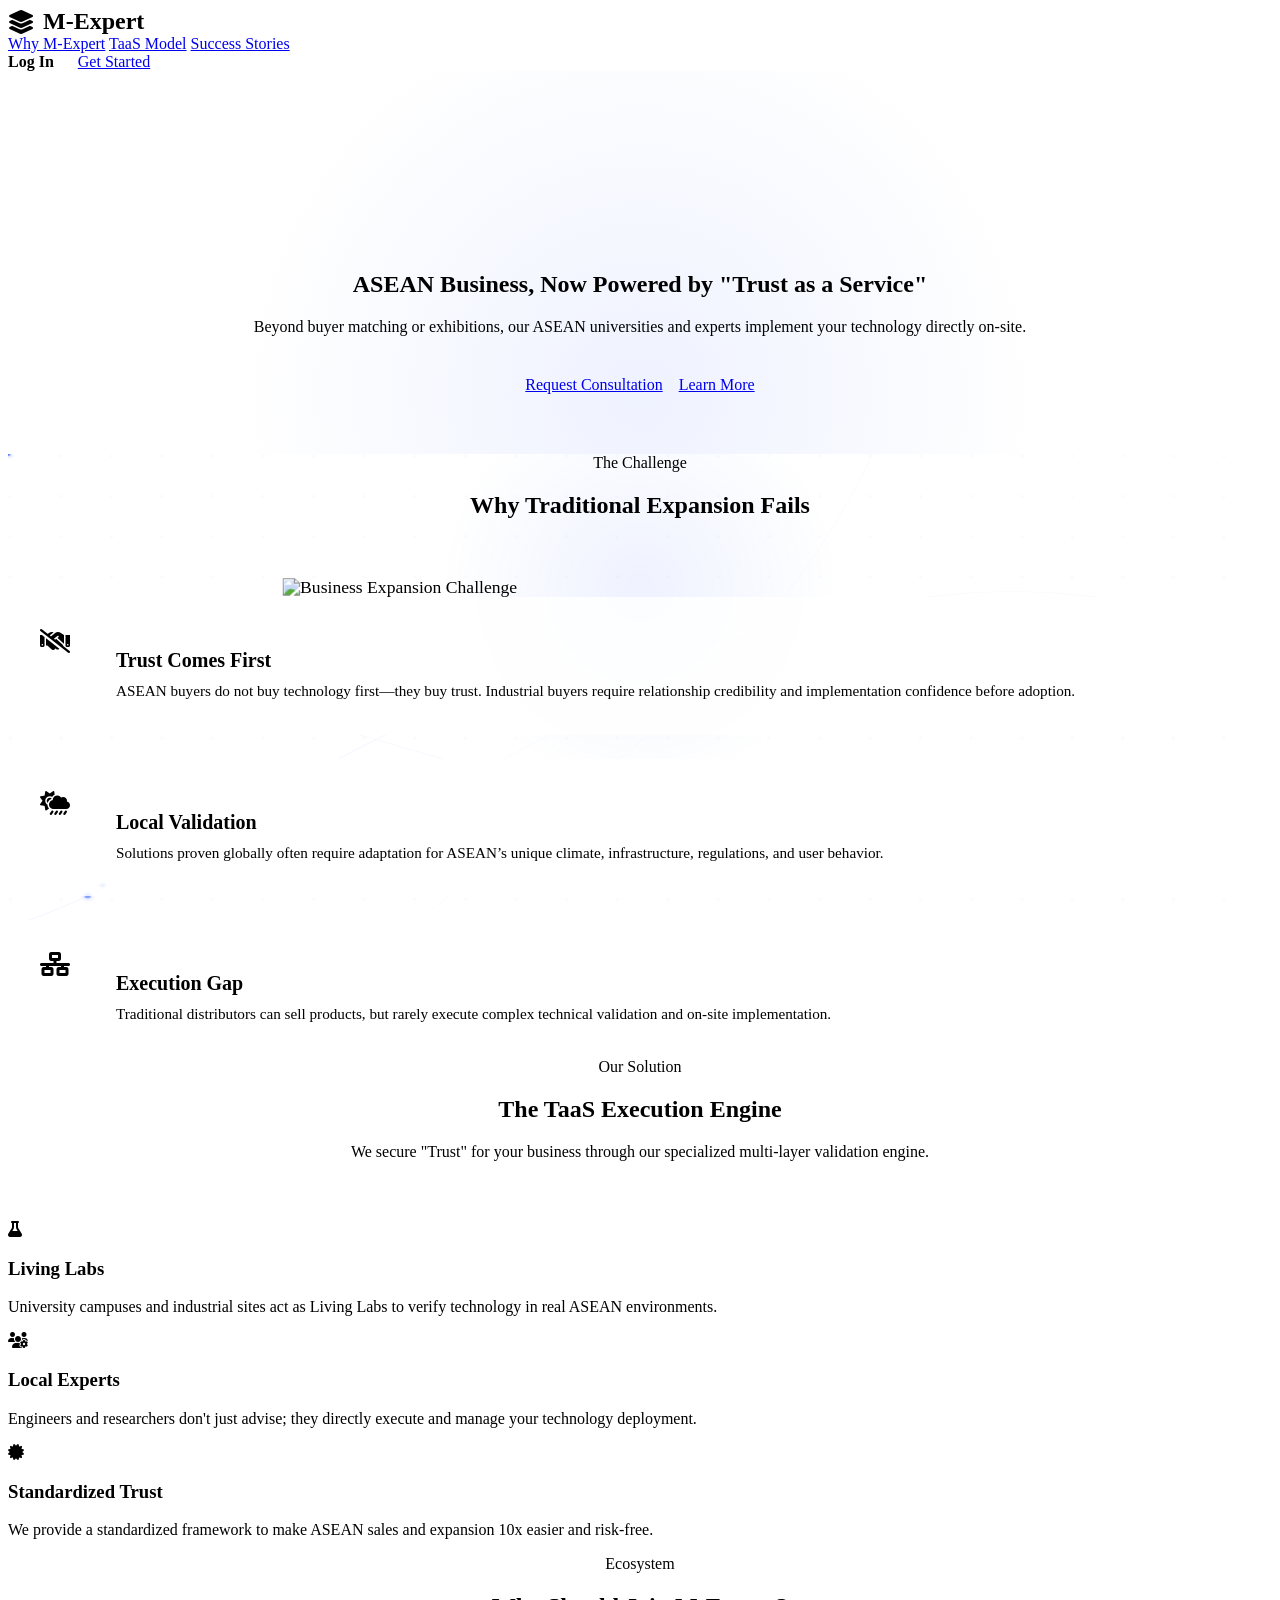
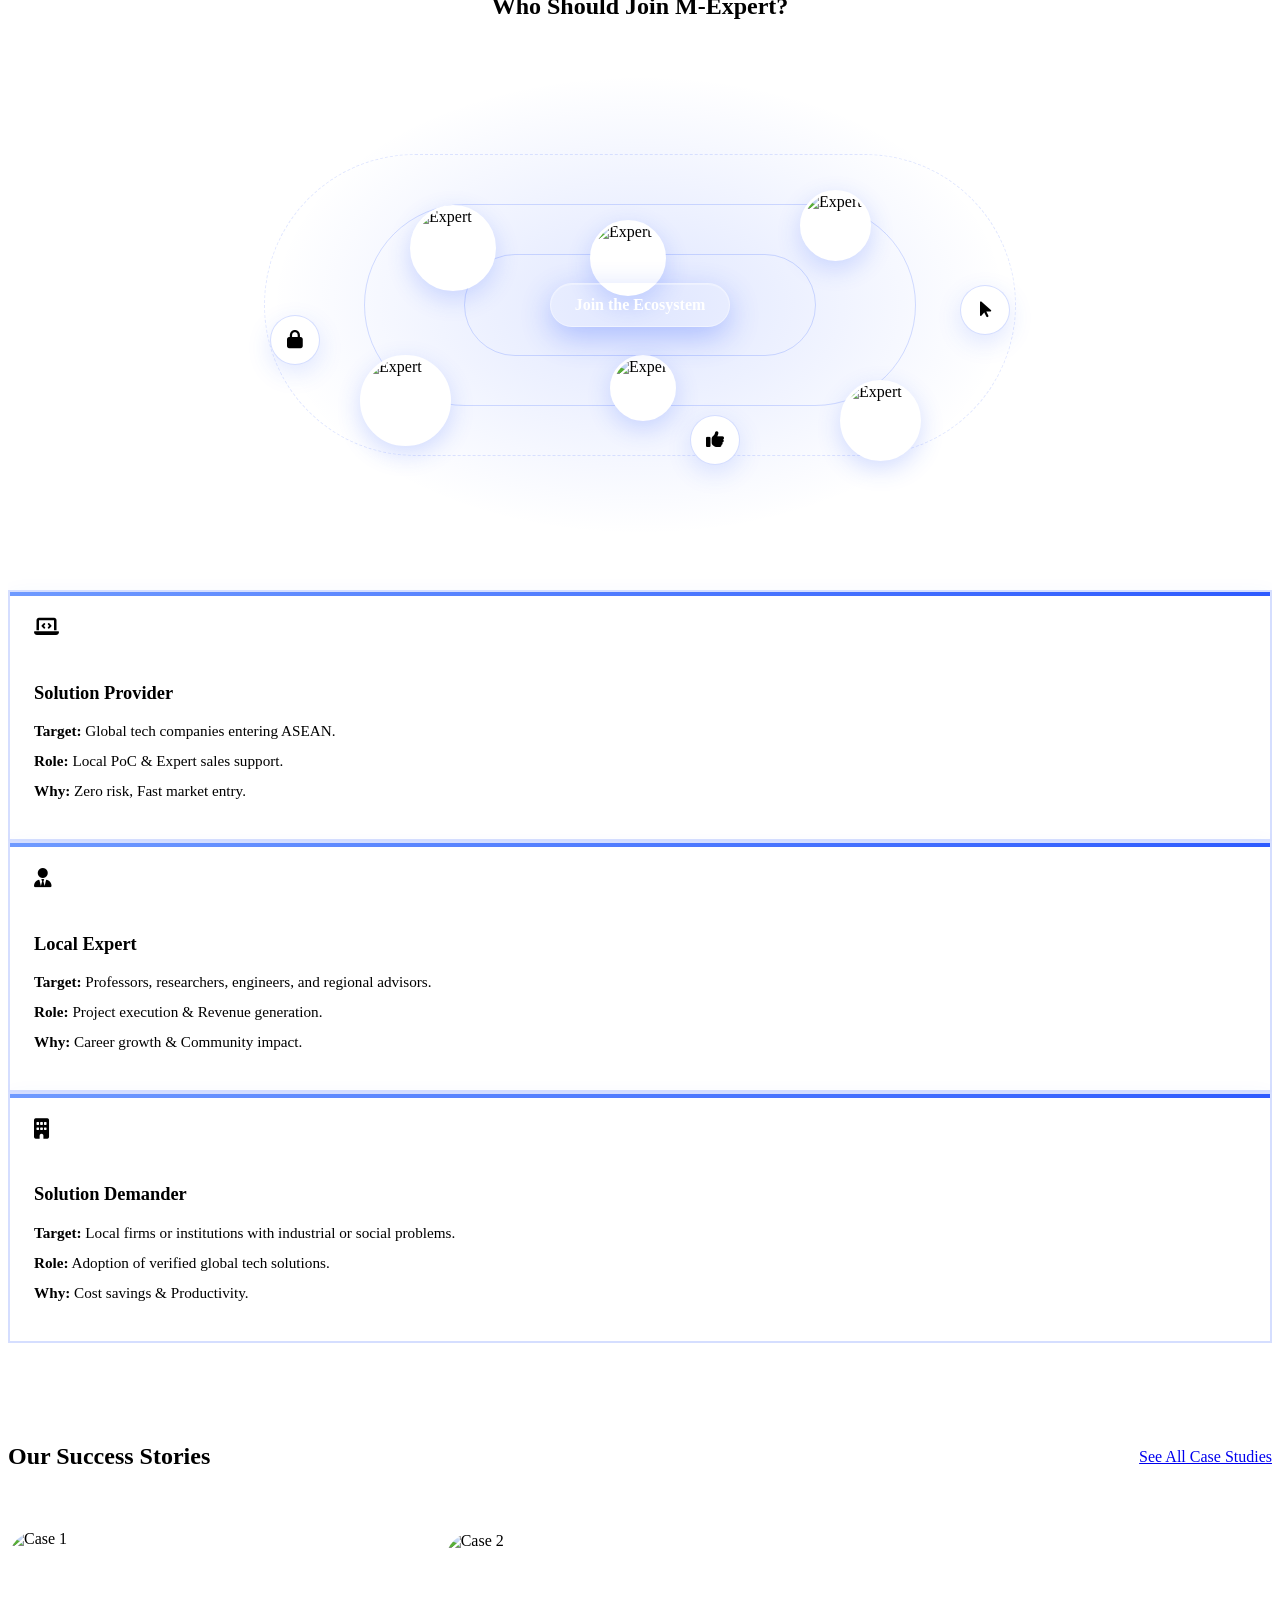
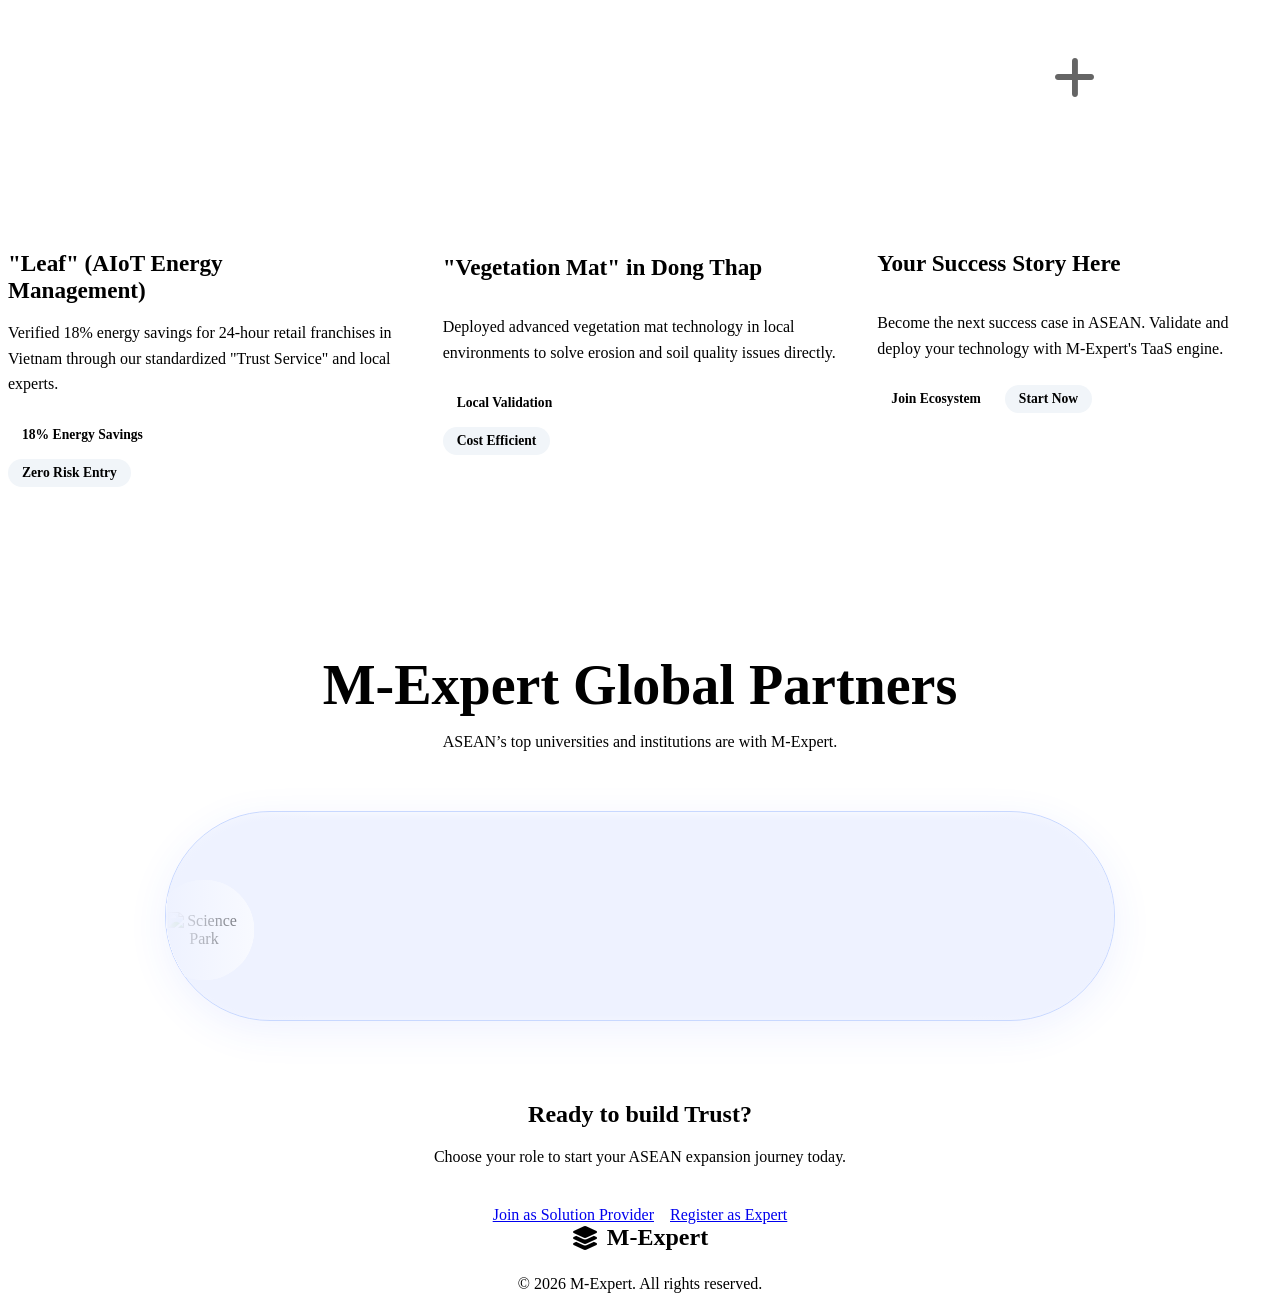
==== index.html @ 95331f01 "Rename index 1.html to index.html" ====
<!DOCTYPE html>
<html lang="en">
<head>
    <meta charset="UTF-8">
    <meta name="viewport" content="width=device-width, initial-scale=1.0">
    <title>M-Expert | ASEAN Business</title>
    <link rel="preconnect" href="https://fonts.googleapis.com">
    <link rel="preconnect" href="https://fonts.gstatic.com" crossorigin>
    <link href="https://fonts.googleapis.com/css2?family=Inter:wght@400;500;600;700;800;900&display=swap" rel="stylesheet">
    <link rel="stylesheet" href="https://cdnjs.cloudflare.com/ajax/libs/font-awesome/6.4.0/css/all.min.css">
    <link rel="stylesheet" href="rolai-framework.css">
    <style>
        /* Specific adjustments not in the general framework */
        .logo { font-size: 1.5rem; font-weight: 800; color: var(--rolai-text-headline); display: flex; align-items: center; gap: 8px; }
        .logo i { color: var(--rolai-blue-primary); }
        .hero-section { padding: 180px 0 60px; text-align: center; position: relative; overflow: hidden; }
        .hero-bg-accent { position: absolute; top: -20%; left: 50%; transform: translateX(-50%); width: 800px; height: 800px; background: radial-gradient(circle, rgba(46,91,255,0.08) 0%, rgba(248,248,248,0) 70%); z-index: -1; }
        .text-primary { color: var(--rolai-blue-primary); }
        .section-header { text-align: center; margin-bottom: 60px; }
        .hero-cta-group { display: flex; gap: 16px; justify-content: center; }

        /* Marquee Pill Design */
        .social-proof { padding: 80px 0; text-align: center; }
        
        .logo-marquee-pill {
            background: #eef2ff;
            border-radius: 1000px;
            box-shadow: inset 0 2px 10px rgba(255,255,255,0.7), 0 10px 40px rgba(46, 91, 255, 0.08);
            border: 1px solid #c8d8ff;
            padding: 24px;
            overflow: hidden;
            position: relative;
            max-width: 900px;
            height: 160px;
            margin: 0 auto;
            display: flex;
            align-items: center;
        }
        
        .logo-marquee-pill::before,
        .logo-marquee-pill::after {
            content: '';
            position: absolute;
            top: 0;
            width: 150px;
            height: 100%;
            z-index: 6; /* above bubbles but below center ring if needed */
            pointer-events: none;
        }
        .logo-marquee-pill::before { left: 0; background: linear-gradient(to right, #eef2ff, transparent); }
        .logo-marquee-pill::after { right: 0; background: linear-gradient(to left, #eef2ff, transparent); }
        
        .pill-dash-top, .pill-dash-bottom {
            position: absolute;
            left: 50%;
            transform: translateX(-50%);
            width: 24px;
            height: 4px;
            background-color: var(--rolai-blue-primary);
            border-radius: 4px;
            z-index: 10;
        }
        .pill-dash-top { top: 0; border-top-left-radius: 0; border-top-right-radius: 0; }
        .pill-dash-bottom { bottom: 0; border-bottom-left-radius: 0; border-bottom-right-radius: 0; }
        
        .marquee-track {
            position: relative;
            width: 100%;
            height: 100%;
            display: flex;
            align-items: center;
        }
        
        .logo-bubble {
            position: absolute;
            top: 50%;
            margin-top: -36px;
            margin-left: -36px;
            width: 72px;
            height: 72px;
            border-radius: 50%;
            background: #ffffff;
            box-shadow: var(--rolai-shadow-soft);
            display: flex;
            align-items: center;
            justify-content: center;
            padding: 14px;
            z-index: 5;
            animation: slideRightScale 15s linear infinite;
        }
        .logo-bubble img { max-width: 100%; max-height: 100%; object-fit: contain; }
        
        @keyframes slideRightScale {
            0% { left: -10%; transform: scale(0.8); opacity: 0; }
            10% { left: 2%; transform: scale(0.8); opacity: 1; }
            40% { left: 38%; transform: scale(0.8); }
            45% { left: 44%; transform: scale(1.1); }
            50% { left: 50%; transform: scale(1.55); box-shadow: 0 4px 20px rgba(46,91,255,0.3); }
            55% { left: 56%; transform: scale(1.1); }
            60% { left: 62%; transform: scale(0.8); box-shadow: var(--rolai-shadow-soft); }
            90% { left: 98%; transform: scale(0.8); opacity: 1; }
            100% { left: 110%; transform: scale(0.8); opacity: 0; }
        }

        .item-1 { animation-delay: 0s; }
        .item-2 { animation-delay: -3.75s; }
        .item-3 { animation-delay: -7.5s; }
        .item-4 { animation-delay: -11.25s; }
        
        /* Central Crescent Ring */
        .logo-center-ring {
            position: absolute;
            top: 50%;
            left: 50%;
            transform: translate(-50%, -50%);
            width: 112px; /* Same size as scaled bubble */
            height: 112px;
            border-radius: 50%;
            background: transparent;
            /* Inset shadow draws the crescent ON TOP of the white bubble, outer shadow is glow */
            box-shadow: inset 18px 0 0px 0px var(--rolai-blue-primary), -10px 0 24px 6px rgba(46, 91, 255, 0.4);
            z-index: 10;
            pointer-events: none;
        }
    </style>
</head>
<body>

    <!-- Navigation (Minimalist) -->
    <nav class="rolai-navbar">
        <div class="rolai-container rolai-nav-inner">
            <div class="logo">
                <i class="fa-solid fa-layer-group"></i>
                <span>M-Expert</span>
            </div>
            <div class="rolai-nav-links">
                <a href="#why">Why M-Expert</a>
                <a href="#taas">TaaS Model</a>
                <a href="#success">Success Stories</a>
            </div>
            <div style="display: flex; gap: 24px; align-items: center;">
                <a href="#login" style="color: var(--rolai-text-headline); font-weight: 600; text-decoration: none;">Log In</a>
                <a href="#cta" class="rolai-btn rolai-btn-primary">Get Started</a>
            </div>
        </div>
    </nav>

    <!-- ATTENTION: Hero Flow & Above the Fold -->
    <section class="hero-section">
        <div class="hero-bg-accent"></div>
        <div class="rolai-container">
            <h1 class="rolai-h1">ASEAN Business, Now Powered by <span class="text-primary">"Trust as a Service"</span></h1>
            <p class="rolai-text-lead" style="margin-bottom: 40px;">
                Beyond buyer matching or exhibitions, our ASEAN universities and experts implement your technology directly on-site.
            </p>
            
            <div class="hero-cta-group">
                <a href="#cta" class="rolai-btn rolai-btn-primary">Request Consultation</a>
                <a href="#why" class="rolai-btn rolai-btn-secondary">Learn More</a>
            </div>
        </div>
        

    </section>

    <!-- INTEREST: Why M-Expert -->
    <style>
        .why-bg-lines {
            position: absolute;
            top: 0; left: 0; width: 100%; height: 100%;
            pointer-events: none;
            z-index: 0;
            overflow: hidden;
        }
        .why-bg-lines svg {
            width: 100%; height: 100%;
            opacity: 0.8;
        }
    </style>
    <section id="why" class="rolai-section" style="position: relative; overflow: hidden; background-color: #ffffff;">
        <div class="why-bg-lines">
            <svg viewBox="0 0 1000 600" preserveAspectRatio="none" xmlns="http://www.w3.org/2000/svg">
                <!-- Extremely faint micro-dot grid for depth -->
                <defs>
                    <pattern id="dotGrid" width="40" height="40" patternUnits="userSpaceOnUse">
                        <circle cx="2" cy="2" r="1.5" fill="rgba(46,91,255,0.03)" />
                    </pattern>
                    <!-- Soft glow for nodes -->
                    <filter id="glow" x="-20%" y="-20%" width="140%" height="140%">
                        <feGaussianBlur stdDeviation="2" result="blur" />
                        <feComposite in="SourceGraphic" in2="blur" operator="over" />
                    </filter>
                </defs>
                <rect width="100%" height="100%" fill="url(#dotGrid)" />

                <!-- Abstract graceful bezier curves (Fiber optics / Neural path) -->
                <g fill="none" stroke="rgba(46,91,255,0.05)" stroke-width="1">
                    <path id="path1" d="M-100,500 C 200,450 300,100 800,200 S 1100,400 1200,300" />
                    <path id="path2" d="M-50,400 C 300,550 500,50 900,150 S 1100,200 1200,100" stroke-width="0.5" />
                    <path id="path3" d="M-100,200 C 150,150 450,450 850,350 S 1050,500 1200,450" />
                    <path id="path4" d="M200,650 C 300,400 600,300 700,-50" stroke-width="0.5" />
                </g>

                <!-- Moving data particles on paths -->
                <g fill="rgba(46,91,255,0.6)" filter="url(#glow)">
                    <circle r="2.5">
                        <animateMotion dur="15s" repeatCount="indefinite">
                            <mpath href="#path1"/>
                        </animateMotion>
                    </circle>
                    <circle r="1.5">
                        <animateMotion dur="12s" begin="4s" repeatCount="indefinite">
                            <mpath href="#path1"/>
                        </animateMotion>
                    </circle>
                    
                    <circle r="2">
                        <animateMotion dur="20s" repeatCount="indefinite">
                            <mpath href="#path2"/>
                        </animateMotion>
                    </circle>
                    <circle r="1.5">
                        <animateMotion dur="18s" begin="8s" repeatCount="indefinite">
                            <mpath href="#path3"/>
                        </animateMotion>
                    </circle>

                    <circle r="2">
                        <animateMotion dur="14s" begin="2s" repeatCount="indefinite">
                            <mpath href="#path4"/>
                        </animateMotion>
                    </circle>
                </g>
            </svg>
        </div>
        <div class="rolai-container" style="position: relative; z-index: 1;">
            <div class="section-header">
                <span class="rolai-eyebrow">The Challenge</span>
                <h2 class="rolai-h2">Why Traditional Expansion <span class="text-primary">Fails</span></h2>
            </div>
            
            <div class="rolai-grid-2" style="align-items: center;">
                <div class="why-image-wrapper" style="display: flex; justify-content: center; align-items: center; position: relative;">
                    <!-- Abstract glowing blob behind image -->
                    <div style="position: absolute; width: 400px; height: 400px; background: radial-gradient(circle, rgba(46,91,255,0.08) 0%, rgba(255,255,255,0) 70%); top: 50%; left: 50%; transform: translate(-50%, -50%); z-index: -1;"></div>
                    
                    <img src="Media/Business man.png" alt="Business Expansion Challenge" style="width: 100%; max-width: 650px; height: auto; object-fit: contain; mix-blend-mode: multiply; transform: scale(1.1);">
                </div>
                
                <div style="display: flex; flex-direction: column; gap: 24px;">
                    <div class="rolai-card rolai-glass-card" style="padding: 32px; display: flex; align-items: flex-start; gap: 20px; background-color: rgba(255,255,255,0.85);">
                        <div class="rolai-icon-box" style="margin-bottom: 0; flex-shrink: 0; width: 56px; height: 56px; font-size: 24px;"><i class="fa-solid fa-handshake-slash"></i></div>
                        <div>
                            <h3 class="rolai-h3" style="font-size: 1.25rem; margin-bottom: 8px;">Trust Comes First</h3>
                            <p style="margin: 0; font-size: 0.95rem; line-height: 1.5;">ASEAN buyers do not buy technology first—they buy trust. Industrial buyers require relationship credibility and implementation confidence before adoption.</p>
                        </div>
                    </div>
                    
                    <div class="rolai-card rolai-glass-card" style="padding: 32px; display: flex; align-items: flex-start; gap: 20px; background-color: rgba(255,255,255,0.85);">
                        <div class="rolai-icon-box" style="margin-bottom: 0; flex-shrink: 0; width: 56px; height: 56px; font-size: 24px;"><i class="fa-solid fa-cloud-sun-rain"></i></div>
                        <div>
                            <h3 class="rolai-h3" style="font-size: 1.25rem; margin-bottom: 8px;">Local Validation</h3>
                            <p style="margin: 0; font-size: 0.95rem; line-height: 1.5;">Solutions proven globally often require adaptation for ASEAN’s unique climate, infrastructure, regulations, and user behavior.</p>
                        </div>
                    </div>
                    
                    <div class="rolai-card rolai-glass-card" style="padding: 32px; display: flex; align-items: flex-start; gap: 20px; background-color: rgba(255,255,255,0.85);">
                        <div class="rolai-icon-box" style="margin-bottom: 0; flex-shrink: 0; width: 56px; height: 56px; font-size: 24px;"><i class="fa-solid fa-network-wired"></i></div>
                        <div>
                            <h3 class="rolai-h3" style="font-size: 1.25rem; margin-bottom: 8px;">Execution Gap</h3>
                            <p style="margin: 0; font-size: 0.95rem; line-height: 1.5;">Traditional distributors can sell products, but rarely execute complex technical validation and on-site implementation.</p>
                        </div>
                    </div>
                </div>
            </div>
        </div>
    </section>

    <!-- DESIRE: TaaS Model & Multi-layered Depth -->
    <section id="taas" class="rolai-section">
        <div class="rolai-container">
            <div class="rolai-depth-wrapper">
                <div class="rolai-depth-layer-1"></div>
                <div class="rolai-depth-layer-2"></div>
                
                <div class="section-header">
                    <span class="rolai-eyebrow">Our Solution</span>
                    <h2 class="rolai-h2">The <span class="text-primary">TaaS</span> Execution Engine</h2>
                    <p class="rolai-text-lead">We secure "Trust" for your business through our specialized multi-layer validation engine.</p>
                </div>
                
                <div class="rolai-grid-3" style="margin-top: 60px;">
                    <div class="rolai-card" style="background: rgba(255,255,255,0.85);">
                        <div class="rolai-icon-box"><i class="fa-solid fa-flask"></i></div>
                        <h3 class="rolai-h3">Living Labs</h3>
                        <p>University campuses and industrial sites act as Living Labs to verify technology in real ASEAN environments.</p>
                    </div>
                    
                    <div class="rolai-card" style="background: rgba(255,255,255,0.85);">
                        <div class="rolai-icon-box"><i class="fa-solid fa-users-gear"></i></div>
                        <h3 class="rolai-h3">Local Experts</h3>
                        <p>Engineers and researchers don't just advise; they directly execute and manage your technology deployment.</p>
                    </div>
                    
                    <div class="rolai-card" style="background: rgba(255,255,255,0.85);">
                        <div class="rolai-icon-box"><i class="fa-solid fa-certificate"></i></div>
                        <h3 class="rolai-h3">Standardized Trust</h3>
                        <p>We provide a standardized framework to make ASEAN sales and expansion 10x easier and risk-free.</p>
                    </div>
                </div>
            </div>
        </div>
    </section>

    <!-- WHO: Ecosystem -->
    <style>
        .network-hero {
            position: relative;
            width: 100%;
            max-width: 900px;
            height: 450px;
            margin: 40px auto 60px;
            display: flex;
            align-items: center;
            justify-content: center;
        }
        .network-glow {
            position: absolute;
            top: 50%; left: 50%;
            transform: translate(-50%, -50%);
            width: 800px; height: 500px;
            background: radial-gradient(ellipse at center, rgba(46,91,255,0.15) 0%, rgba(255,255,255,0) 65%);
            z-index: 0;
            pointer-events: none;
        }
        .network-track {
            position: absolute;
            top: 50%; left: 50%;
            transform: translate(-50%, -50%);
            border: 1px solid rgba(46,91,255,0.2);
            border-radius: 1000px;
            z-index: 1;
        }
        .track-1 { width: 350px; height: 100px; }
        .track-2 { width: 550px; height: 200px; }
        .track-3 { width: 750px; height: 300px; border: 1px dashed rgba(46,91,255,0.15); }
        
        .network-center-btn {
            position: relative;
            z-index: 10;
            background: var(--rolai-blue-primary);
            border: 1px solid rgba(255,255,255,0.4);
            color: #ffffff;
            padding: 12px 24px;
            border-radius: 1000px;
            font-size: 1rem;
            font-weight: 600;
            display: flex;
            align-items: center;
            justify-content: center;
            box-shadow: 0 10px 30px rgba(46,91,255,0.3), inset 0 1px 0 rgba(255,255,255,0.3);
            cursor: pointer;
            transition: all 0.3s ease;
            white-space: nowrap;
        }
        .network-center-btn:hover {
            transform: scale(1.05);
            box-shadow: 0 10px 40px rgba(46,91,255,0.5), inset 0 1px 0 rgba(255,255,255,0.4);
        }
        
        .network-node {
            position: absolute;
            z-index: 5;
            border-radius: 50%;
            background: #ffffff;
            border: 3px solid #ffffff;
            box-shadow: 0 8px 24px rgba(46,91,255,0.2);
            overflow: hidden;
            display: flex;
            align-items: center;
            justify-content: center;
            transition: transform 0.3s ease;
        }
        .network-node:hover { transform: scale(1.1); z-index: 20; border-color: var(--rolai-blue-primary); }
        .network-node img { width: 100%; height: 100%; object-fit: cover; }
        
        .network-icon-node {
            position: absolute;
            z-index: 5;
            width: 48px; height: 48px;
            border-radius: 50%;
            background: #ffffff;
            border: 1px solid rgba(46,91,255,0.2);
            color: var(--rolai-blue-primary);
            display: flex;
            align-items: center;
            justify-content: center;
            font-size: 18px;
            box-shadow: 0 8px 24px rgba(46,91,255,0.15);
        }
        
        /* Light Card Style with Highlight Border */
        .ecosystem-light-card {
            background: #ffffff;
            border-radius: var(--rolai-radius-md);
            padding: 24px;
            color: var(--rolai-text-body);
            transition: all 0.3s ease;
            height: 100%;
            /* Highlight border */
            border: 2px solid rgba(46,91,255,0.2);
            box-shadow: 0 4px 20px rgba(46,91,255,0.05);
            position: relative;
            overflow: hidden;
        }
        .ecosystem-light-card::after {
            content: '';
            position: absolute;
            top: 0; left: 0; width: 100%; height: 4px;
            background: linear-gradient(90deg, #6f9aff, #2e5bff);
        }
        .ecosystem-light-card:hover {
            border-color: var(--rolai-blue-primary);
            transform: translateY(-5px);
            box-shadow: 0 10px 30px rgba(46,91,255,0.15);
        }
        .ecosystem-light-card .rolai-icon-box {
            background: var(--rolai-blue-bg);
            color: var(--rolai-blue-primary);
            box-shadow: none;
            width: 48px; height: 48px; font-size: 20px;
        }
        .ecosystem-light-card h3 { color: var(--rolai-text-headline); font-size: 1.15rem; }
        .ecosystem-light-card strong { color: var(--rolai-text-headline); font-weight: 600; }
    </style>
    
    <section id="who" class="rolai-section" style="background: linear-gradient(180deg, var(--rolai-bg-main) 0%, #f4f7ff 100%); overflow: hidden; position: relative;">
        
        <div class="rolai-container" style="position: relative; z-index: 3;">
            <div class="section-header" style="position: relative; z-index: 10;">
                <span class="rolai-eyebrow">Ecosystem</span>
                <h2 class="rolai-h2">Who Should Join <span class="text-primary">M-Expert</span>?</h2>
            </div>
            
            <div class="network-hero">
                <div class="network-glow"></div>
                
                <div class="network-track track-1"></div>
                <div class="network-track track-2"></div>
                <div class="network-track track-3"></div>
                
                <div class="network-center-btn">
                    Join the Ecosystem
                </div>
                
                <!-- Avatars -->
                <div class="network-node" style="width: 70px; height: 70px; top: 50%; left: 50%; margin-top: -85px; margin-left: -50px;">
                    <img src="Media/Chuyên gia/063416b8774d65c6f4beb21b6b513404.jpg" alt="Expert">
                </div>
                <div class="network-node" style="width: 80px; height: 80px; top: 50%; left: 50%; margin-top: -100px; margin-left: -230px;">
                    <img src="Media/Chuyên gia/141399a8b94d2ad0fe25f567372dbe8a.jpg" alt="Expert">
                </div>
                <div class="network-node" style="width: 65px; height: 65px; top: 50%; left: 50%; margin-top: -115px; margin-left: 160px;">
                    <img src="Media/Chuyên gia/36536f365047183e3c9dc46a26706c08.jpg" alt="Expert">
                </div>
                <div class="network-node" style="width: 85px; height: 85px; top: 50%; left: 50%; margin-top: 50px; margin-left: -280px;">
                    <img src="Media/Chuyên gia/4996b79653aea03b5225f7a4ac7fff47.jpg" alt="Expert">
                </div>
                <div class="network-node" style="width: 75px; height: 75px; top: 50%; left: 50%; margin-top: 75px; margin-left: 200px;">
                    <img src="Media/Chuyên gia/65d1e130199f47fc09f55540f86f2a3f.jpg" alt="Expert">
                </div>
                <div class="network-node" style="width: 60px; height: 60px; top: 50%; left: 50%; margin-top: 50px; margin-left: -30px;">
                    <img src="Media/Chuyên gia/75d0b77c86a249b9d6ca7ee3856be375.jpg" alt="Expert">
                </div>
                
                <!-- Icon Pills -->
                <div class="network-icon-node" style="top: 50%; left: 50%; margin-top: 10px; margin-left: -370px;">
                    <i class="fa-solid fa-lock"></i>
                </div>
                <div class="network-icon-node" style="top: 50%; left: 50%; margin-top: 110px; margin-left: 50px;">
                    <i class="fa-solid fa-thumbs-up"></i>
                </div>
                <div class="network-icon-node" style="top: 50%; left: 50%; margin-top: -20px; margin-left: 320px;">
                    <i class="fa-solid fa-arrow-pointer"></i>
                </div>
                

            </div>
            
            <div class="rolai-grid-3" style="position: relative; z-index: 10;">
                <!-- Solution Provider -->
                <div class="ecosystem-light-card">
                    <div class="rolai-icon-box"><i class="fa-solid fa-laptop-code"></i></div>
                    <h3 class="rolai-h3">Solution Provider</h3>
                    <ul style="list-style: none; padding: 0; font-size: 0.95rem;">
                        <li style="margin-bottom: 12px;"><strong>Target:</strong> Global tech companies entering ASEAN.</li>
                        <li style="margin-bottom: 12px;"><strong>Role:</strong> Local PoC & Expert sales support.</li>
                        <li><strong>Why:</strong> Zero risk, Fast market entry.</li>
                    </ul>
                </div>
                
                <!-- Local Expert -->
                <div class="ecosystem-light-card">
                    <div class="rolai-icon-box"><i class="fa-solid fa-user-tie"></i></div>
                    <h3 class="rolai-h3">Local Expert</h3>
                    <ul style="list-style: none; padding: 0; font-size: 0.95rem;">
                        <li style="margin-bottom: 12px;"><strong>Target:</strong> Professors, researchers, engineers, and regional advisors.</li>
                        <li style="margin-bottom: 12px;"><strong>Role:</strong> Project execution & Revenue generation.</li>
                        <li><strong>Why:</strong> Career growth & Community impact.</li>
                    </ul>
                </div>
                
                <!-- Solution Demander -->
                <div class="ecosystem-light-card">
                    <div class="rolai-icon-box"><i class="fa-solid fa-building"></i></div>
                    <h3 class="rolai-h3">Solution Demander</h3>
                    <ul style="list-style: none; padding: 0; font-size: 0.95rem;">
                        <li style="margin-bottom: 12px;"><strong>Target:</strong> Local firms or institutions with industrial or social problems.</li>
                        <li style="margin-bottom: 12px;"><strong>Role:</strong> Adoption of verified global tech solutions.</li>
                        <li><strong>Why:</strong> Cost savings & Productivity.</li>
                    </ul>
                </div>
            </div>
        </div>
    </section>

    <!-- SUCCESS: Success Stories -->
    <style>
        .case-card { transition: transform 0.4s cubic-bezier(0.25, 1, 0.5, 1); cursor: pointer; }
        .case-card:hover { transform: translateY(-8px); }
        .case-link-btn { transition: all 0.3s ease; }
        .case-card:hover .case-link-btn { transform: scale(1.1) rotate(15deg); background-color: var(--rolai-blue-primary); color: #ffffff; box-shadow: var(--rolai-shadow-glow); }
        .case-img-wrap img { transition: transform 0.7s ease; }
        .case-card:hover .case-img-wrap img { transform: scale(1.05); }
        
        @media (max-width: 768px) {
            .success-header-row { flex-direction: column; align-items: flex-start !important; gap: 24px; }
        }
    </style>
    <section id="success" class="rolai-section" style="background-color: #ffffff; padding-top: 100px; padding-bottom: 80px;">
        <div class="rolai-container">
            <!-- Header Row -->
            <div class="success-header-row" style="display: flex; justify-content: space-between; align-items: center; margin-bottom: 60px; flex-wrap: wrap; gap: 20px;">
                <h2 class="rolai-h2" style="margin: 0;">
                    Our <span class="text-primary">Success Stories</span>
                </h2>
                <a href="#" class="rolai-btn rolai-btn-primary">
                    See All Case Studies
                </a>
            </div>

            <!-- Grid -->
            <div style="display: grid; grid-template-columns: repeat(auto-fit, minmax(350px, 1fr)); gap: 40px;">
                <!-- Case 1 -->
                <div class="case-card" style="display: flex; flex-direction: column; gap: 24px;">
                    <div class="case-img-wrap" style="width: 100%; aspect-ratio: 4/3; border-radius: 32px; overflow: hidden; border: 2px solid var(--rolai-blue-bg); position: relative;">
                        <!-- Placeholder matching prompt's aesthetic -->
                        <img src="https://images.unsplash.com/photo-1600585154340-be6161a56a0c?auto=format&fit=crop&q=80&w=800" alt="Case 1" style="width: 100%; height: 100%; object-fit: cover;">
                    </div>
                    
                    <div class="case-content" style="display: flex; flex-direction: column; gap: 16px;">
                        <div style="display: flex; justify-content: space-between; align-items: flex-start; gap: 16px;">
                            <h3 class="rolai-h3" style="margin: 0; font-size: 1.45rem;">"Leaf" (AIoT Energy Management)</h3>
                            <a href="#" class="case-link-btn" style="width: 44px; height: 44px; border-radius: 50%; background-color: var(--rolai-text-headline); color: #ffffff; display: flex; align-items: center; justify-content: center; flex-shrink: 0; text-decoration: none; font-size: 1.1rem;">
                                <i class="fa-solid fa-arrow-up-right"></i>
                            </a>
                        </div>
                        
                        <p style="color: var(--rolai-text-body); font-size: 1rem; margin: 0; line-height: 1.6;">
                            Verified 18% energy savings for 24-hour retail franchises in Vietnam through our standardized "Trust Service" and local experts.
                        </p>
                        
                        <!-- Tags -->
                        <div style="display: flex; flex-wrap: wrap; gap: 10px; margin-top: 8px;">
                            <span style="background-color: var(--rolai-blue-bg); color: var(--rolai-blue-primary); padding: 6px 14px; border-radius: 100px; font-weight: 600; font-size: 0.85rem;">18% Energy Savings</span>
                            <span style="background-color: var(--rolai-blue-primary); color: #ffffff; padding: 6px 14px; border-radius: 100px; font-weight: 600; font-size: 0.85rem;">Vietnam & ASEAN</span>
                            <span style="background-color: #f1f5f9; color: var(--rolai-text-body); padding: 6px 14px; border-radius: 100px; font-weight: 600; font-size: 0.85rem;">Zero Risk Entry</span>
                        </div>
                    </div>
                </div>

                <!-- Case 2 -->
                <div class="case-card" style="display: flex; flex-direction: column; gap: 24px;">
                    <div class="case-img-wrap" style="width: 100%; aspect-ratio: 4/3; border-radius: 32px; overflow: hidden; border: 2px solid transparent; position: relative;">
                        <img src="https://images.unsplash.com/photo-1518531933037-91b2f5f229cc?auto=format&fit=crop&q=80&w=800" alt="Case 2" style="width: 100%; height: 100%; object-fit: cover;">
                    </div>
                    
                    <div class="case-content" style="display: flex; flex-direction: column; gap: 16px;">
                        <div style="display: flex; justify-content: space-between; align-items: flex-start; gap: 16px;">
                            <h3 class="rolai-h3" style="margin: 0; font-size: 1.45rem;">"Vegetation Mat" in Dong Thap</h3>
                            <a href="#" class="case-link-btn" style="width: 44px; height: 44px; border-radius: 50%; background-color: var(--rolai-text-headline); color: #ffffff; display: flex; align-items: center; justify-content: center; flex-shrink: 0; text-decoration: none; font-size: 1.1rem;">
                                <i class="fa-solid fa-arrow-up-right"></i>
                            </a>
                        </div>
                        
                        <p style="color: var(--rolai-text-body); font-size: 1rem; margin: 0; line-height: 1.6;">
                            Deployed advanced vegetation mat technology in local environments to solve erosion and soil quality issues directly.
                        </p>
                        
                        <!-- Tags -->
                        <div style="display: flex; flex-wrap: wrap; gap: 10px; margin-top: 8px;">
                            <span style="background-color: var(--rolai-blue-bg); color: var(--rolai-blue-primary); padding: 6px 14px; border-radius: 100px; font-weight: 600; font-size: 0.85rem;">Local Validation</span>
                            <span style="background-color: var(--rolai-blue-primary); color: #ffffff; padding: 6px 14px; border-radius: 100px; font-weight: 600; font-size: 0.85rem;">Dong Thap Province</span>
                            <span style="background-color: #f1f5f9; color: var(--rolai-text-body); padding: 6px 14px; border-radius: 100px; font-weight: 600; font-size: 0.85rem;">Cost Efficient</span>
                        </div>
                    </div>
                </div>

                <!-- Case 3: Empty State -->
                <div class="case-card" style="display: flex; flex-direction: column; gap: 24px;">
                    <div class="case-img-wrap" style="width: 100%; aspect-ratio: 4/3; border-radius: 32px; overflow: hidden; border: 2px dashed var(--rolai-blue-primary); background-color: var(--rolai-blue-bg); display: flex; align-items: center; justify-content: center; position: relative;">
                        <i class="fa-solid fa-plus" style="font-size: 3rem; color: var(--rolai-blue-primary); opacity: 0.6;"></i>
                    </div>
                    
                    <div class="case-content" style="display: flex; flex-direction: column; gap: 16px;">
                        <div style="display: flex; justify-content: space-between; align-items: flex-start; gap: 16px;">
                            <h3 class="rolai-h3" style="margin: 0; font-size: 1.45rem;">Your Success Story Here</h3>
                            <a href="#" class="case-link-btn" style="width: 44px; height: 44px; border-radius: 50%; background-color: var(--rolai-text-headline); color: #ffffff; display: flex; align-items: center; justify-content: center; flex-shrink: 0; text-decoration: none; font-size: 1.1rem;">
                                <i class="fa-solid fa-arrow-up-right"></i>
                            </a>
                        </div>
                        
                        <p style="color: var(--rolai-text-body); font-size: 1rem; margin: 0; line-height: 1.6;">
                            Become the next success case in ASEAN. Validate and deploy your technology with M-Expert's TaaS engine.
                        </p>
                        
                        <!-- Tags -->
                        <div style="display: flex; flex-wrap: wrap; gap: 10px; margin-top: 8px;">
                            <span style="background-color: var(--rolai-blue-bg); color: var(--rolai-blue-primary); padding: 6px 14px; border-radius: 100px; font-weight: 600; font-size: 0.85rem;">Join Ecosystem</span>
                            <span style="background-color: #f1f5f9; color: var(--rolai-text-body); padding: 6px 14px; border-radius: 100px; font-weight: 600; font-size: 0.85rem;">Start Now</span>
                        </div>
                    </div>
                </div>
            </div>
        </div>
    </section>

    <!-- GLOBAL PARTNERS -->
    <section class="rolai-section" style="padding-top: 40px;">
        <div class="rolai-container" style="text-align: center;">
            <h2 class="rolai-h2" style="font-size: clamp(2.5rem, 5vw, 3.5rem); margin-bottom: 16px;">M-Expert <span class="text-primary">Global Partners</span></h2>
            <p class="rolai-text-lead" style="margin-bottom: 40px;">ASEAN’s top universities and institutions are with M-Expert.</p>
            
            <div class="logo-marquee-pill" style="margin-top: 60px;">
                <!-- Decorative dashes -->
                <div class="pill-dash-top"></div>
                <div class="pill-dash-bottom"></div>
                
                <!-- Center Crescent -->
                <div class="logo-center-ring"></div>
                
                <!-- Sliding Items -->
                <div class="marquee-track">
                    <div class="logo-bubble item-1"><img src="Media/logo/Chiang_mai_university_logo.png.webp" alt="CMU"></div>
                    <div class="logo-bubble item-2"><img src="Media/logo/RUPP_logo.png.webp" alt="RUPP"></div>
                    <div class="logo-bubble item-3"><img src="Media/logo/peking-university-ss.x447b17c4.png.webp" alt="PKU"></div>
                    <div class="logo-bubble item-4"><img src="Media/logo/logo_sciencepark.png.webp" alt="Science Park"></div>
                </div>
            </div>
        </div>
    </section>

    <!-- ACTION: Final CTA -->
    <section id="cta" class="rolai-section" style="padding-top: 60px;">
        <div class="rolai-container" style="text-align: center;">
            <h2 class="rolai-h2">Ready to build <span class="text-primary">Trust</span>?</h2>
            <p class="rolai-text-lead" style="margin-bottom: 40px;">Choose your role to start your ASEAN expansion journey today.</p>
            
            <div class="hero-cta-group" style="display: flex; gap: 16px; justify-content: center; flex-wrap: wrap; margin-bottom: 0;">
                <a href="#" class="rolai-btn rolai-btn-primary">Join as Solution Provider</a>
                <a href="#" class="rolai-btn rolai-btn-secondary">Register as Expert</a>
            </div>
        </div>
    </section>

    <!-- Footer -->
    <footer class="rolai-footer">
        <div class="rolai-container" style="text-align: center;">
            <div class="logo" style="justify-content: center; margin-bottom: 24px;">
                <i class="fa-solid fa-layer-group"></i>
                <span>M-Expert</span>
            </div>
            <p>&copy; 2026 M-Expert. All rights reserved.</p>
        </div>
    </footer>

    <script src="script.js"></script>
</body>
</html>
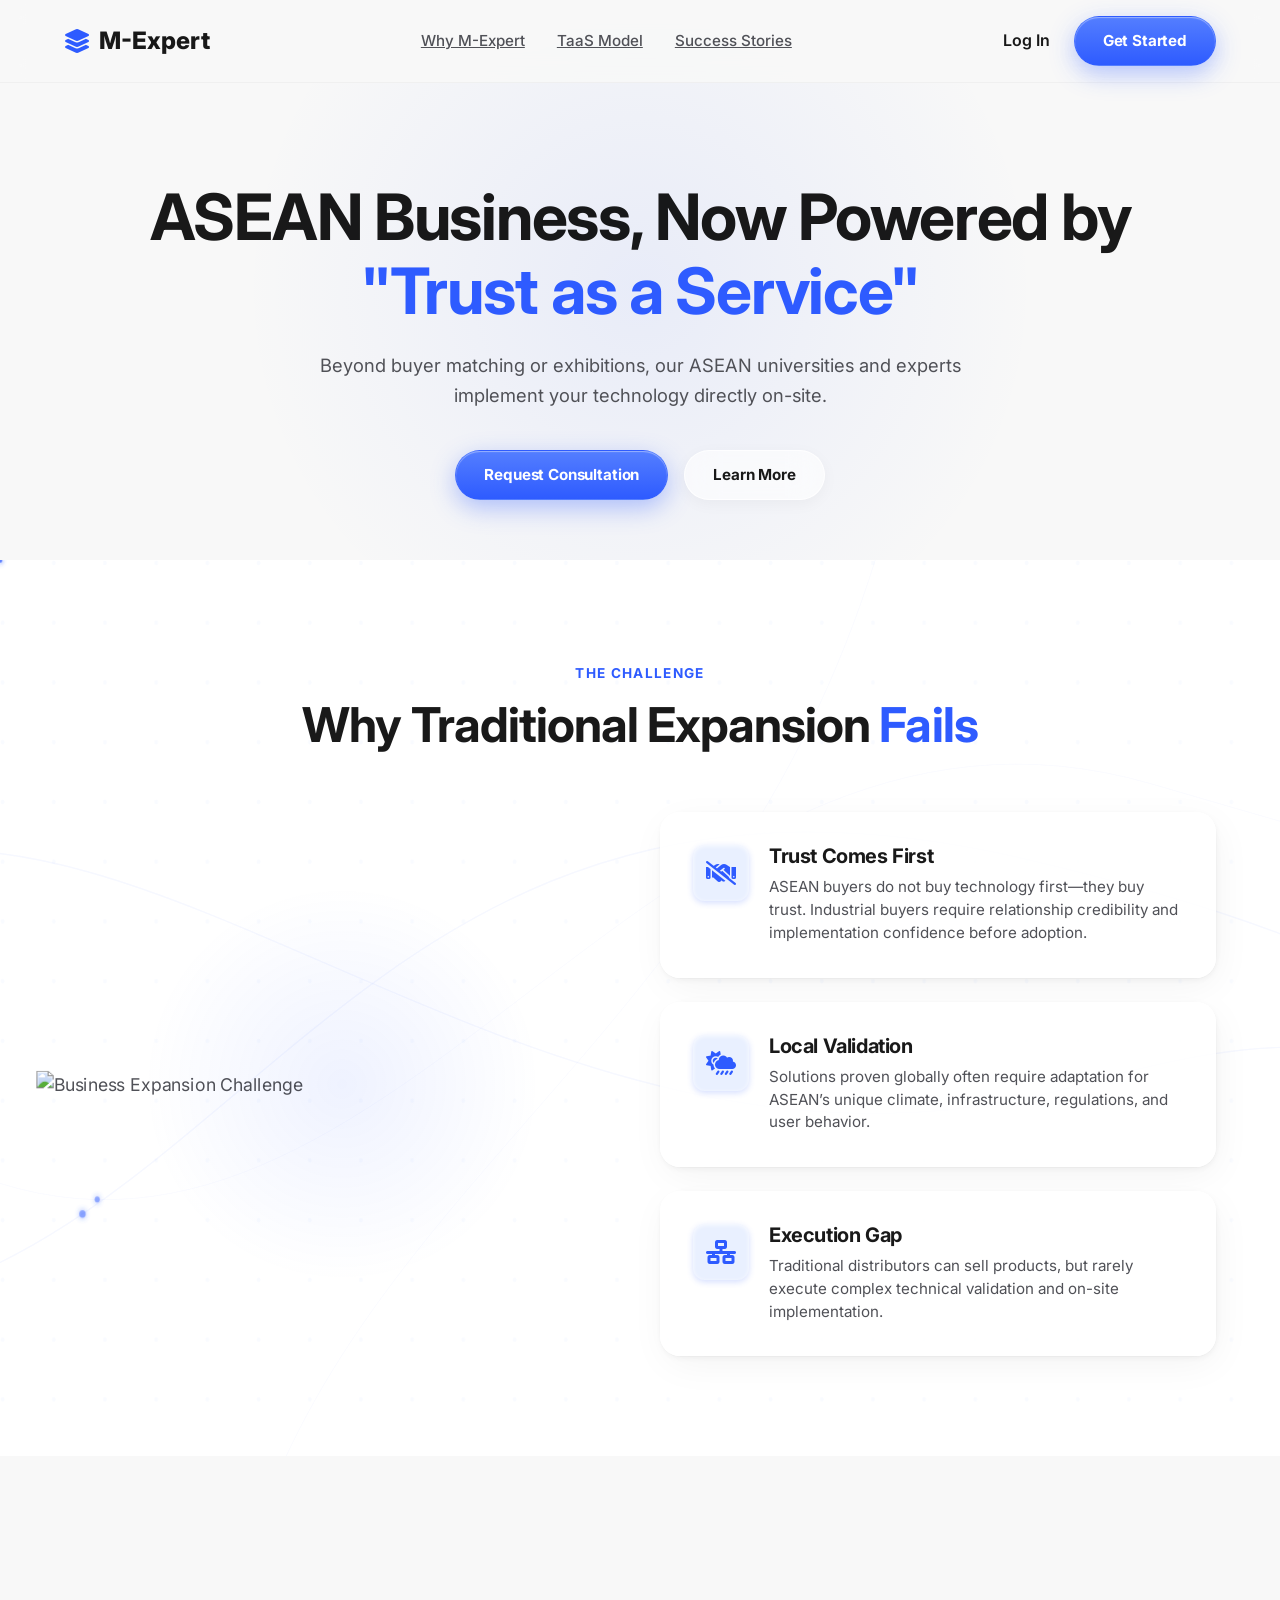
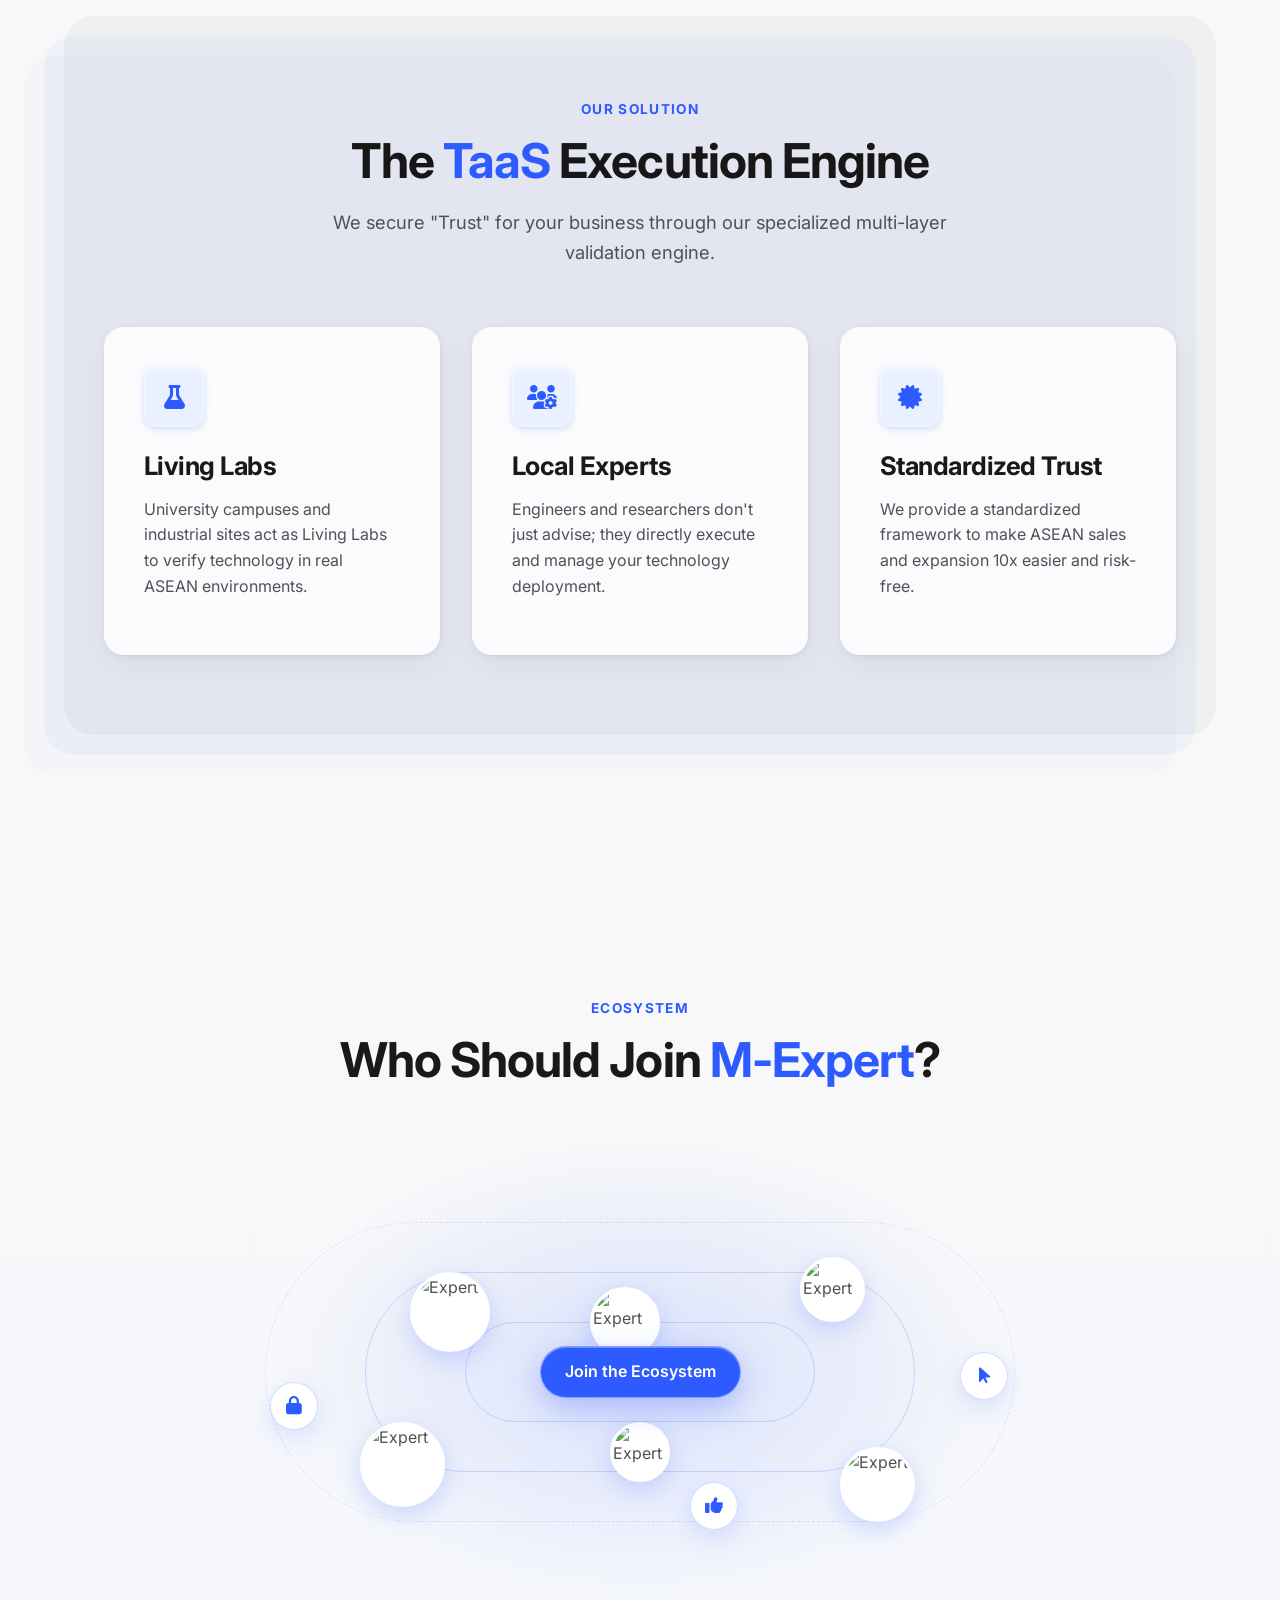
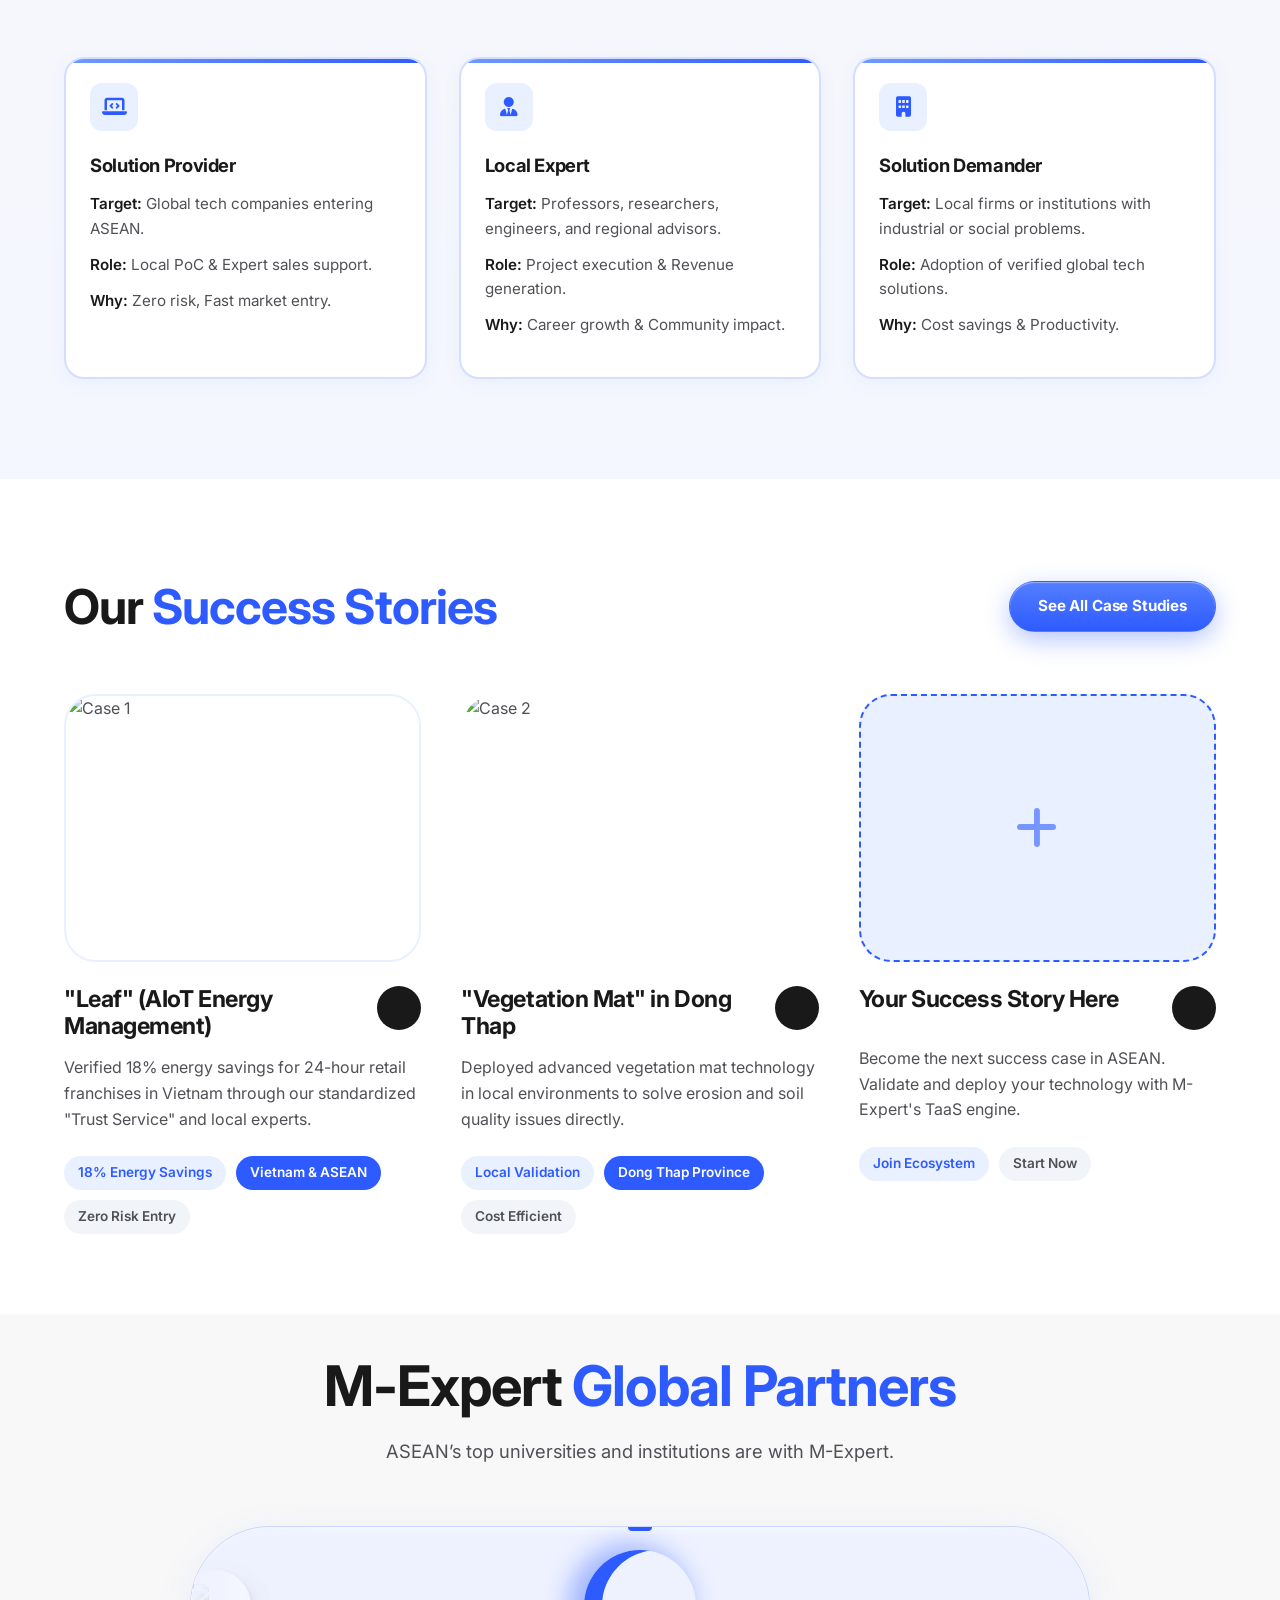
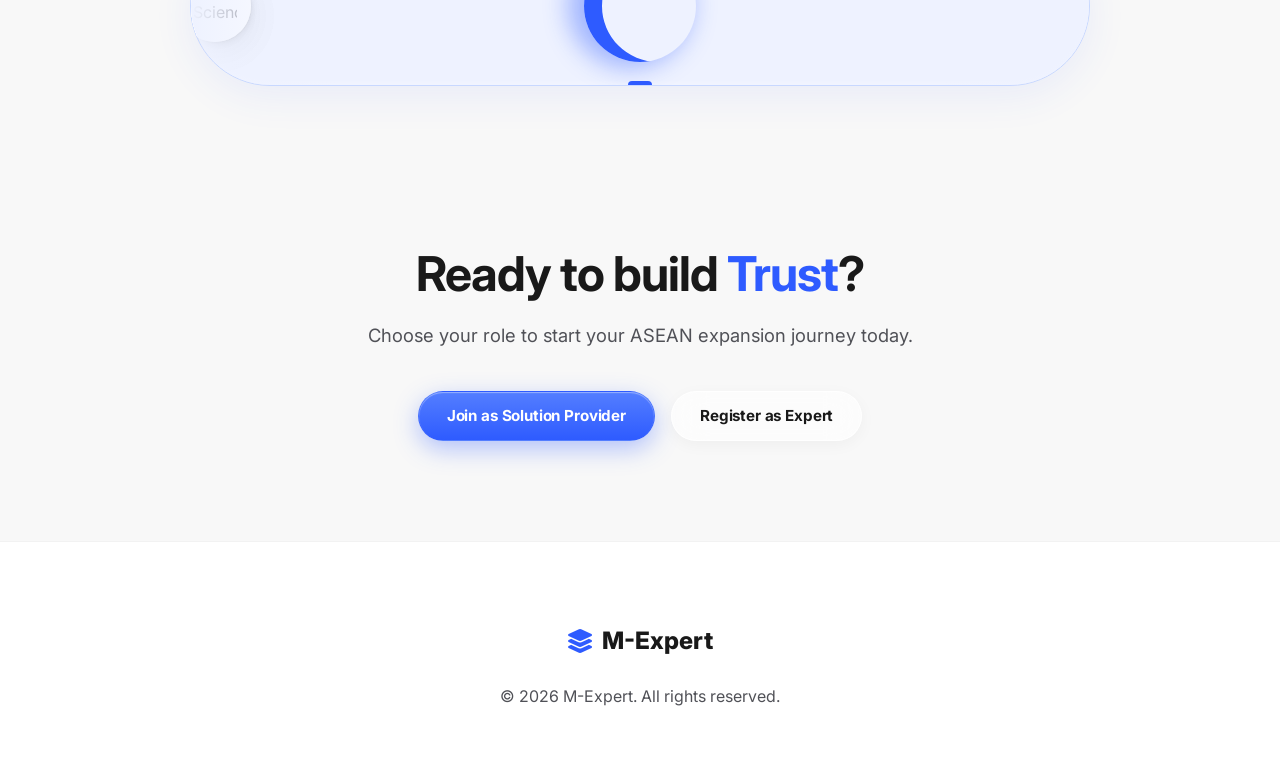
==== commit 2541f59b: "Update index.html" ====
--- a/index.html
+++ b/index.html
@@ -244,7 +244,7 @@
                     <!-- Abstract glowing blob behind image -->
                     <div style="position: absolute; width: 400px; height: 400px; background: radial-gradient(circle, rgba(46,91,255,0.08) 0%, rgba(255,255,255,0) 70%); top: 50%; left: 50%; transform: translate(-50%, -50%); z-index: -1;"></div>
                     
-                    <img src="Media/Business man.png" alt="Business Expansion Challenge" style="width: 100%; max-width: 650px; height: auto; object-fit: contain; mix-blend-mode: multiply; transform: scale(1.1);">
+                    <img src="Media/Businessman.png" alt="Business Expansion Challenge" style="width: 100%; max-width: 650px; height: auto; object-fit: contain; mix-blend-mode: multiply; transform: scale(1.1);">
                 </div>
                 
                 <div style="display: flex; flex-direction: column; gap: 24px;">
--- a/rolai-framework.css
+++ b/rolai-framework.css
@@ -0,0 +1,375 @@
+/* 
+ * ROLAI DESIGN SYSTEM (Clean CSS)
+ * =========================================================================
+ * Đây là toàn bộ CSS được dịch ngược và viết lại từ mã nguồn Framer của Rolai.com.
+ * Được viết theo chuẩn BEM và Module để dễ dàng tái sử dụng cho bất kỳ phần tử nào.
+ * 
+ * Mục lục:
+ * 1. Design Tokens (Biến màu sắc, shadow, font)
+ * 2. Reset & Typography (Chữ viết cơ bản)
+ * 3. Layouts (Lưới, Container)
+ * 4. UI Components: Buttons (Nút bấm)
+ * 5. UI Components: Badges & Tags (Nhãn dán)
+ * 6. UI Components: Cards & Glassmorphism (Thẻ thông tin)
+ * 7. UI Components: Depth Containers (Khối 3D xếp lớp)
+ * 8. UI Components: Navbar & Footer (Điều hướng & Chân trang)
+ * =========================================================================
+ */
+
+/* =========================================
+   1. DESIGN TOKENS (VARIABLES)
+   ========================================= */
+:root {
+    /* --- Bảng màu (Colors) --- */
+    --rolai-blue-primary: #2e5bff;    /* Màu xanh chủ đạo */
+    --rolai-blue-light: #6f9aff;      /* Màu xanh nhạt (dùng cho hover/gradient) */
+    --rolai-blue-bg: #e9f0ff;         /* Màu nền xanh cực nhạt cho icon box */
+    
+    --rolai-bg-main: #f8f8f8;         /* Màu nền tổng thể website */
+    --rolai-bg-card: #ffffff;         /* Màu nền cho các thẻ (Cards) */
+    --rolai-bg-alt: #efefef;          /* Màu nền thay thế (dành cho container nổi bật) */
+    
+    --rolai-text-headline: rgba(0, 0, 0, 0.9); /* Màu chữ tiêu đề (Gần đen) */
+    --rolai-text-body: #505157;                /* Màu chữ nội dung (Xám đậm) */
+    --rolai-text-inverse: #ffffff;             /* Màu chữ trên nền tối */
+
+    /* --- Đổ bóng (Shadows) --- */
+    /* Soft Shadow: Dùng cho Card thông thường tạo cảm giác nổi nhẹ */
+    --rolai-shadow-soft: 
+        0.18px 0.6px 2.39px -1px rgba(0,0,0,0.1), 
+        0.69px 2.29px 9.08px -2px rgba(0,0,0,0.08), 
+        3px 10px 39.67px -3px rgba(0,0,0,0.05);
+        
+    /* Heavy Shadow: Dùng cho Card khi Hover hoặc khối cần nổi bật hẳn */
+    --rolai-shadow-heavy: 
+        0.5px 1px 4px -1px rgba(0,0,0,0.15), 
+        2px 4px 16px -2px rgba(0,0,0,0.12), 
+        6px 15px 50px -3px rgba(0,0,0,0.1);
+        
+    /* Glass Shadow: Viền phát sáng bên trong cho các icon nhỏ */
+    --rolai-shadow-glass-inset: inset 0 1px 4px rgba(255,255,255,0.8), 0 2px 6px rgba(46, 91, 255, 0.2);
+    
+    /* Glow Shadow: Đổ bóng màu xanh xung quanh nút bấm Primary */
+    --rolai-shadow-glow: 0 4px 20px rgba(46, 91, 255, 0.35);
+
+    /* --- Bo góc (Border Radius) --- */
+    --rolai-radius-sm: 12px;     /* Cho Icon, Badge */
+    --rolai-radius-md: 20px;     /* Cho Card thông thường */
+    --rolai-radius-lg: 30px;     /* Cho Container lớn (Depth container) */
+    --rolai-radius-pill: 1000px; /* Cho Nút bấm (Pill shape) */
+
+    /* --- Phông chữ (Typography) --- */
+    --rolai-font-family: 'Inter', sans-serif;
+    --rolai-transition: all 0.35s cubic-bezier(0.25, 1, 0.5, 1); /* Hiệu ứng mượt của Framer */
+}
+
+/* =========================================
+   2. GLOBAL RESET & TYPOGRAPHY
+   ========================================= */
+*, *::before, *::after {
+    box-sizing: border-box;
+}
+
+body {
+    font-family: var(--rolai-font-family);
+    background-color: var(--rolai-bg-main);
+    color: var(--rolai-text-body);
+    line-height: 1.6;
+    margin: 0;
+    padding: 0;
+    -webkit-font-smoothing: antialiased;
+}
+
+h1, h2, h3, h4, h5, h6 {
+    color: var(--rolai-text-headline);
+    font-weight: 700;
+    line-height: 1.15;
+    letter-spacing: -0.02em; /* Khoảng cách chữ sít lại tạo cảm giác hiện đại */
+    margin-top: 0;
+}
+
+.rolai-h1 { font-size: clamp(2.5rem, 5vw, 4rem); margin-bottom: 24px; }
+.rolai-h2 { font-size: clamp(2rem, 4vw, 3rem); margin-bottom: 20px; }
+.rolai-h3 { font-size: clamp(1.25rem, 2vw, 1.75rem); margin-bottom: 16px; }
+
+/* Eyebrow: Dòng text nhỏ phía trên tiêu đề (vd: "FEATURES") */
+.rolai-eyebrow {
+    display: inline-block;
+    color: var(--rolai-blue-primary);
+    font-size: 0.85rem;
+    font-weight: 700;
+    text-transform: uppercase;
+    letter-spacing: 0.1em;
+    margin-bottom: 12px;
+}
+
+.rolai-text-lead {
+    font-size: 1.15rem;
+    color: var(--rolai-text-body);
+    max-width: 650px;
+    margin-left: auto;
+    margin-right: auto;
+}
+
+/* =========================================
+   3. LAYOUTS
+   ========================================= */
+.rolai-container {
+    width: 100%;
+    max-width: 1200px;
+    margin: 0 auto;
+    padding: 0 24px;
+}
+
+.rolai-section {
+    padding: 100px 0;
+}
+
+.rolai-grid-2 { display: grid; grid-template-columns: repeat(2, 1fr); gap: 40px; }
+.rolai-grid-3 { display: grid; grid-template-columns: repeat(3, 1fr); gap: 32px; }
+
+@media (max-width: 768px) {
+    .rolai-grid-2, .rolai-grid-3 { grid-template-columns: 1fr; }
+    .rolai-section { padding: 60px 0; }
+}
+
+/* =========================================
+   4. BUTTONS (Nút bấm - Chuẩn Rolai)
+   ========================================= */
+.rolai-btn {
+    display: inline-flex;
+    align-items: center;
+    justify-content: center;
+    padding: 12px 28px;
+    border-radius: var(--rolai-radius-pill);
+    font-family: var(--rolai-font-family);
+    font-weight: 700;
+    font-size: 0.95rem;
+    letter-spacing: -0.01em;
+    text-decoration: none;
+    border: none;
+    cursor: pointer;
+    transition: var(--rolai-transition);
+    position: relative;
+    overflow: hidden;
+}
+
+/* Nút chính (Gradient xanh, bóng đổ kép chuẩn Rolai) */
+.rolai-btn-primary {
+    background: linear-gradient(180deg, #547eff 0%, var(--rolai-blue-primary) 100%);
+    color: var(--rolai-text-inverse);
+    /* Inset shadow tạo viền nổi 3D, drop shadow tạo ánh sáng xanh */
+    box-shadow: inset 0 1px 1px rgba(255, 255, 255, 0.4), 0 8px 24px rgba(46, 91, 255, 0.35);
+    border: 1px solid transparent;
+}
+.rolai-btn-primary:hover {
+    transform: translateY(-2px);
+    background: linear-gradient(180deg, #6a8fff 0%, #3e68ff 100%);
+    box-shadow: inset 0 1px 1px rgba(255, 255, 255, 0.5), 0 12px 30px rgba(46, 91, 255, 0.45);
+}
+
+/* Nút phụ (Glassmorphism nền trong suốt viền trắng) */
+.rolai-btn-secondary {
+    background: rgba(255, 255, 255, 0.6);
+    backdrop-filter: blur(16px);
+    -webkit-backdrop-filter: blur(16px);
+    color: var(--rolai-text-headline);
+    border: 1px solid rgba(255, 255, 255, 0.8);
+    box-shadow: 0 4px 16px rgba(0, 0, 0, 0.04);
+}
+.rolai-btn-secondary:hover {
+    background: rgba(255, 255, 255, 0.9);
+    transform: translateY(-2px);
+    box-shadow: 0 8px 24px rgba(0, 0, 0, 0.08);
+}
+
+/* =========================================
+   5. BADGES & TAGS
+   ========================================= */
+.rolai-badge {
+    display: inline-flex;
+    align-items: center;
+    padding: 6px 14px;
+    border-radius: var(--rolai-radius-pill);
+    font-size: 0.85rem;
+    font-weight: 600;
+    background: #ffffff;
+    box-shadow: var(--rolai-shadow-soft);
+    color: var(--rolai-text-headline);
+    gap: 8px;
+}
+.rolai-badge-dot {
+    width: 8px;
+    height: 8px;
+    border-radius: 50%;
+    background-color: var(--rolai-blue-primary);
+}
+
+/* =========================================
+   6. CARDS & GLASSMORPHISM (Thẻ & Hiệu ứng kính)
+   ========================================= */
+/* Thẻ Card tiêu chuẩn */
+.rolai-card {
+    background-color: var(--rolai-bg-card);
+    border-radius: var(--rolai-radius-md);
+    padding: 40px;
+    box-shadow: var(--rolai-shadow-soft);
+    transition: var(--rolai-transition);
+    height: 100%;
+}
+.rolai-card:hover {
+    transform: translateY(-5px);
+    box-shadow: var(--rolai-shadow-heavy);
+}
+
+/* Hiệu ứng Icon Box bên trong thẻ (Glass Inset) */
+.rolai-icon-box {
+    width: 60px;
+    height: 60px;
+    border-radius: var(--rolai-radius-sm);
+    background-color: var(--rolai-blue-bg);
+    color: var(--rolai-blue-primary);
+    display: flex;
+    align-items: center;
+    justify-content: center;
+    font-size: 24px;
+    box-shadow: var(--rolai-shadow-glass-inset);
+    margin-bottom: 24px;
+}
+
+/* Thẻ kính mờ (Backdrop filter) */
+.rolai-glass-card {
+    background-color: rgba(255, 255, 255, 0.6);
+    backdrop-filter: blur(20px);
+    -webkit-backdrop-filter: blur(20px);
+    border-radius: var(--rolai-radius-md);
+    border: 1px solid rgba(255, 255, 255, 0.4);
+    box-shadow: var(--rolai-shadow-soft);
+}
+
+/* =========================================
+   7. DEPTH CONTAINERS (Khối 3D xếp lớp)
+   ========================================= */
+/* Container chính chứa các lớp */
+.rolai-depth-wrapper {
+    position: relative;
+    padding: 80px 40px;
+    margin: 60px 0;
+    border-radius: var(--rolai-radius-lg);
+    background-color: var(--rolai-bg-alt);
+    z-index: 1;
+}
+
+/* Lớp 3D số 1 (Nằm dưới container chính) */
+.rolai-depth-layer-1 {
+    position: absolute;
+    top: 20px;
+    left: -20px;
+    right: 20px;
+    bottom: -20px;
+    border-radius: var(--rolai-radius-lg);
+    background-color: rgba(46, 91, 255, 0.04);
+    z-index: -1;
+    pointer-events: none;
+}
+
+/* Lớp 3D số 2 (Nằm dưới cùng) */
+.rolai-depth-layer-2 {
+    position: absolute;
+    top: 40px;
+    left: -40px;
+    right: 40px;
+    bottom: -40px;
+    border-radius: var(--rolai-radius-lg);
+    background-color: rgba(46, 91, 255, 0.02);
+    z-index: -2;
+    pointer-events: none;
+}
+
+/* =========================================
+   8. NAVBAR & FOOTER
+   ========================================= */
+/* Navbar kính mờ */
+.rolai-navbar {
+    position: fixed;
+    top: 0;
+    left: 0;
+    width: 100%;
+    z-index: 9999;
+    padding: 16px 0;
+    background-color: rgba(248, 248, 248, 0.85);
+    backdrop-filter: blur(12px);
+    -webkit-backdrop-filter: blur(12px);
+    border-bottom: 1px solid rgba(0,0,0,0.03);
+}
+
+.rolai-nav-inner {
+    display: flex;
+    justify-content: space-between;
+    align-items: center;
+}
+
+.rolai-nav-links {
+    display: flex;
+    gap: 32px;
+}
+
+.rolai-nav-links a {
+    color: var(--rolai-text-body);
+    font-weight: 500;
+    font-size: 0.95rem;
+    transition: var(--rolai-transition);
+}
+
+.rolai-nav-links a:hover {
+    color: var(--rolai-blue-primary);
+}
+
+/* Chân trang (Footer) */
+.rolai-footer {
+    background-color: #ffffff;
+    padding: 80px 0 40px;
+    border-top: 1px solid rgba(0,0,0,0.05);
+}
+
+.rolai-footer-grid {
+    display: grid;
+    grid-template-columns: 2fr 1fr 1fr 1fr;
+    gap: 40px;
+    margin-bottom: 60px;
+}
+
+.rolai-footer-title {
+    font-size: 1rem;
+    font-weight: 700;
+    color: var(--rolai-text-headline);
+    margin-bottom: 24px;
+}
+
+.rolai-footer-list {
+    list-style: none;
+    padding: 0;
+    margin: 0;
+}
+
+.rolai-footer-list li {
+    margin-bottom: 12px;
+}
+
+.rolai-footer-list a {
+    color: var(--rolai-text-body);
+    transition: var(--rolai-transition);
+}
+
+.rolai-footer-list a:hover {
+    color: var(--rolai-blue-primary);
+}
+
+.rolai-footer-bottom {
+    display: flex;
+    justify-content: space-between;
+    align-items: center;
+    padding-top: 32px;
+    border-top: 1px solid rgba(0,0,0,0.05);
+    font-size: 0.85rem;
+}
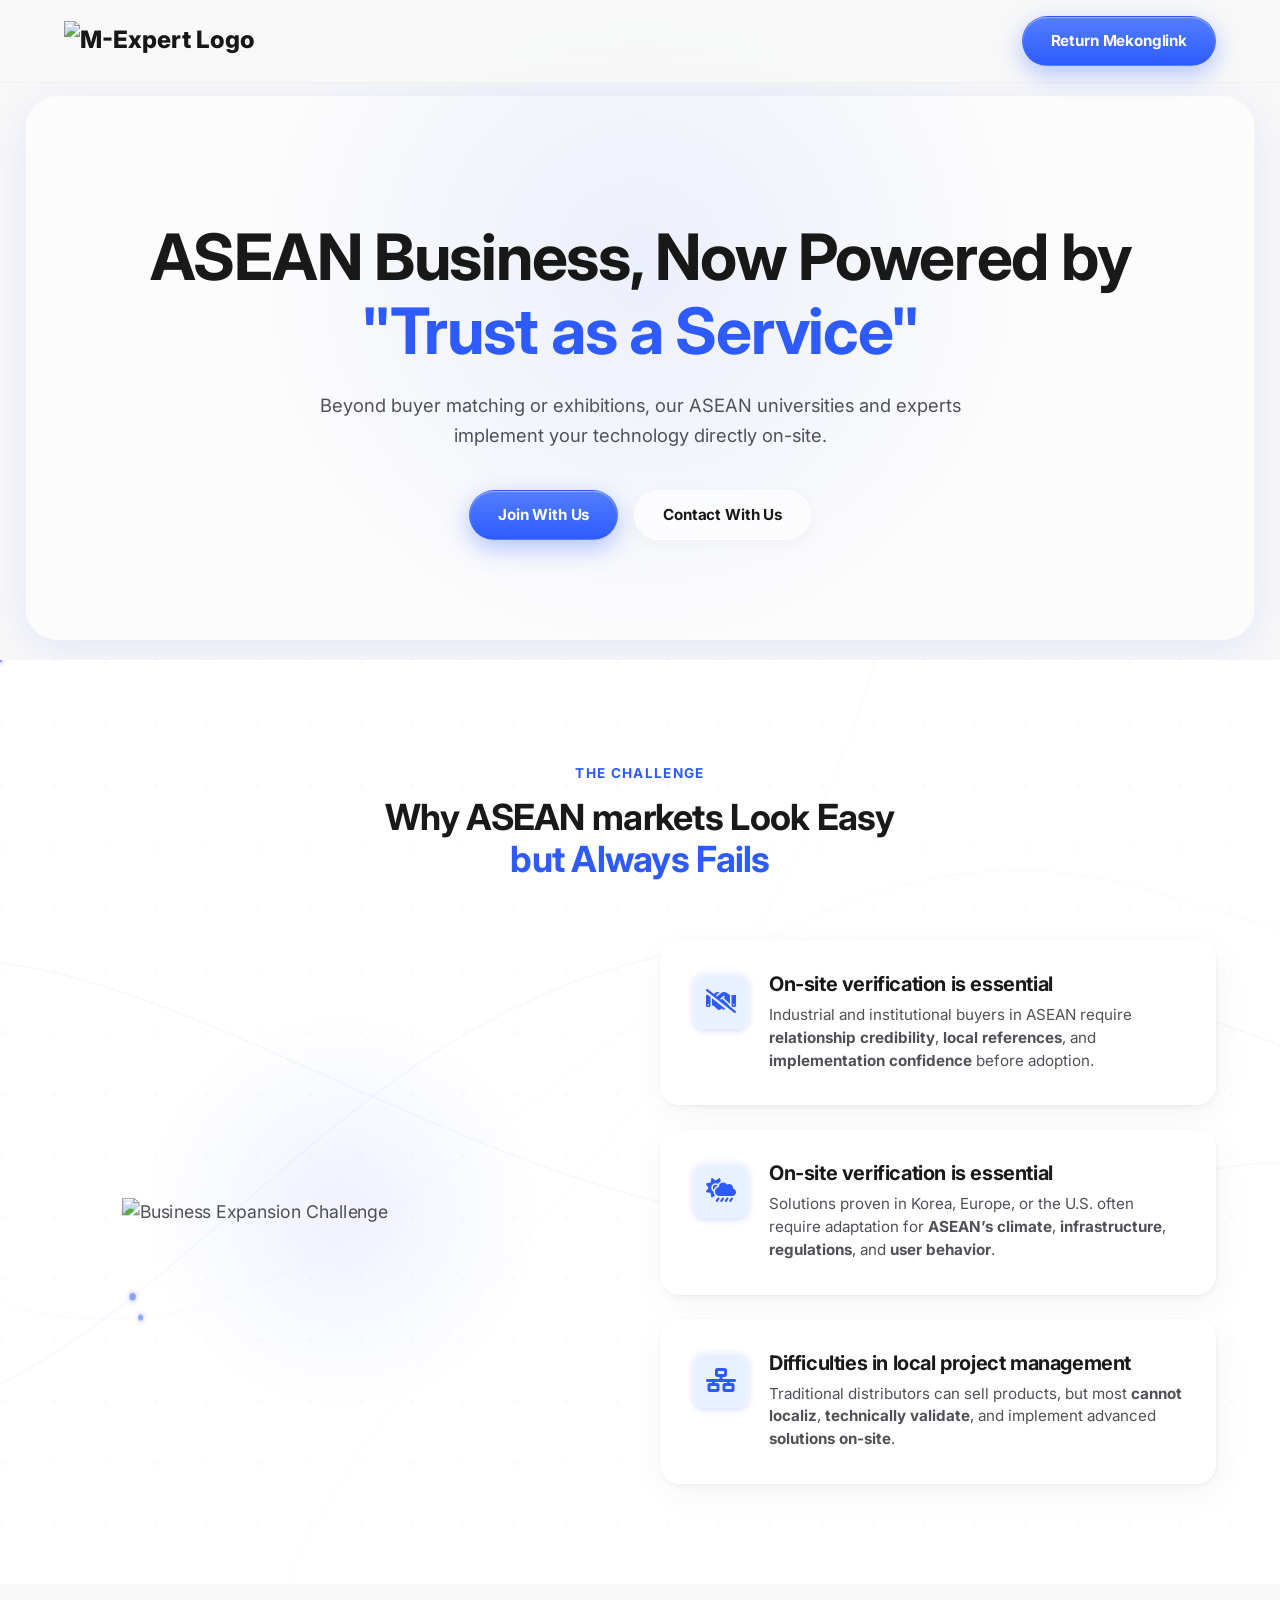
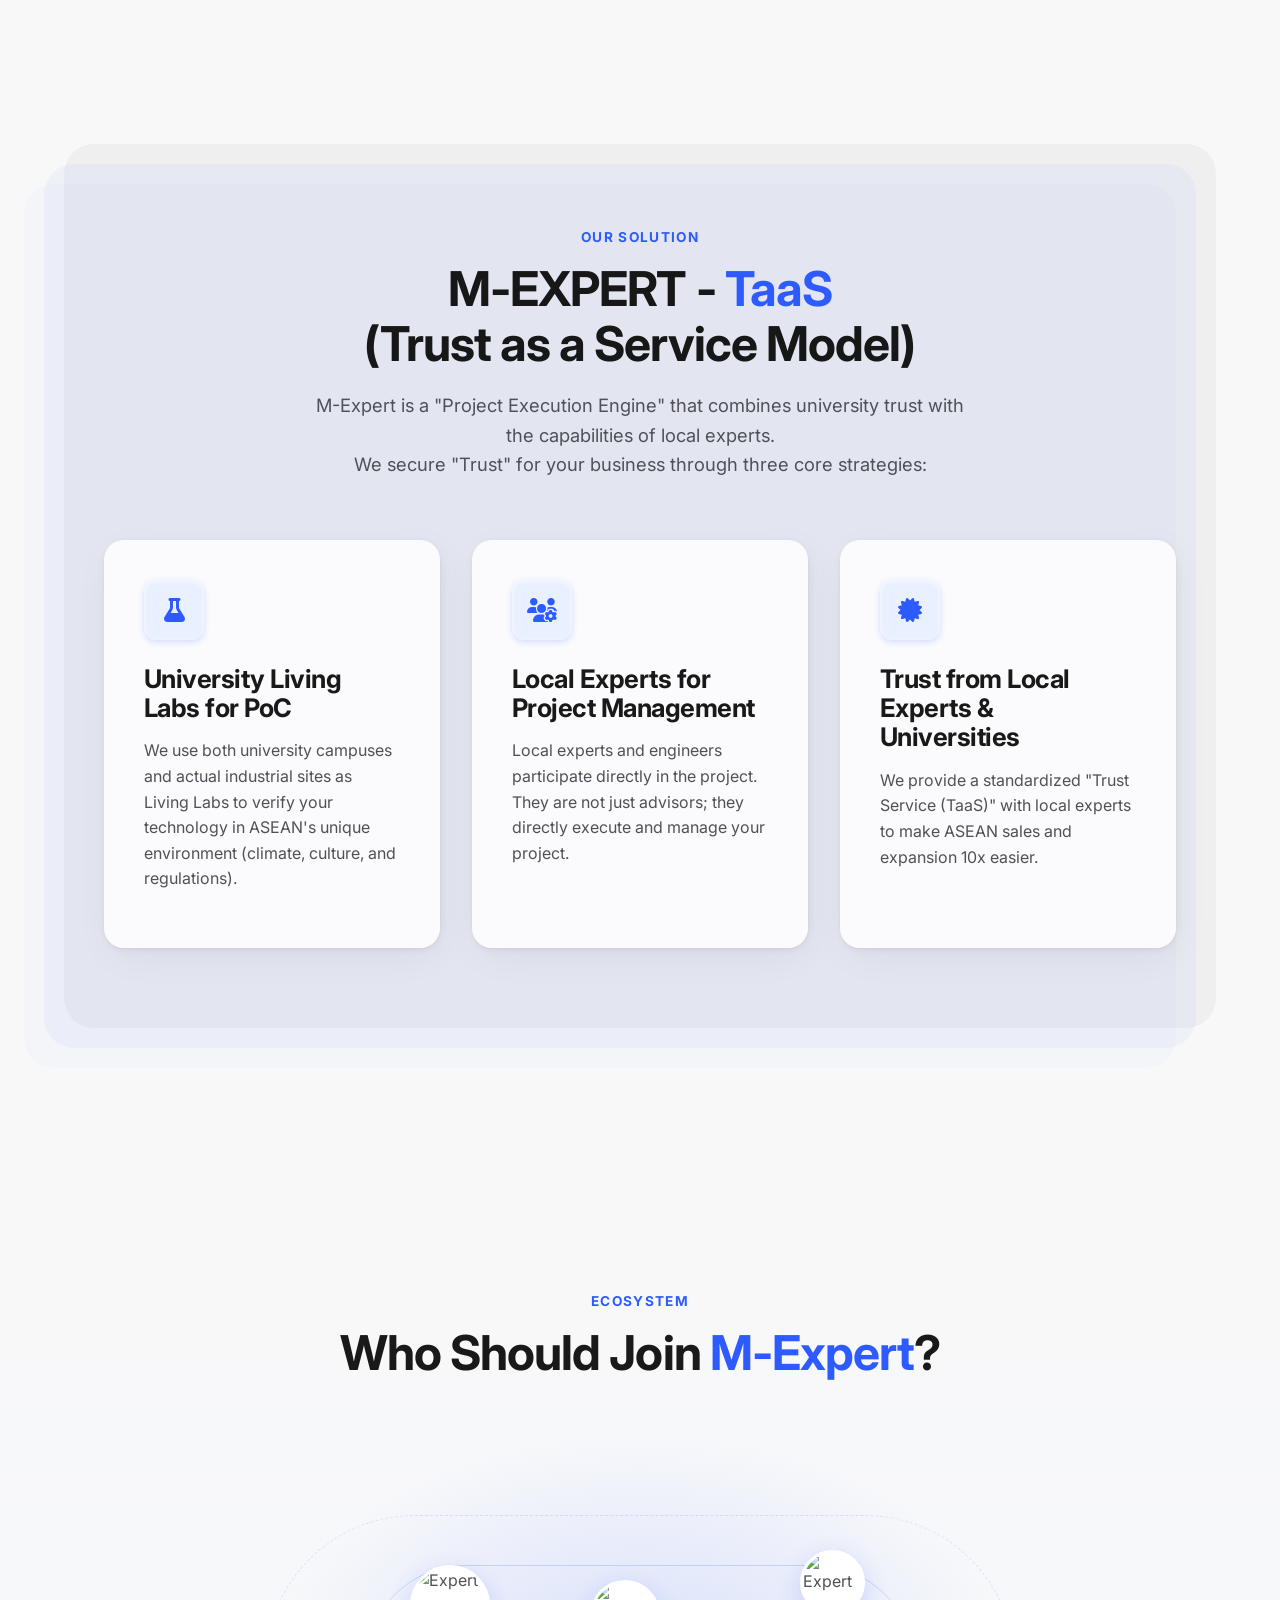
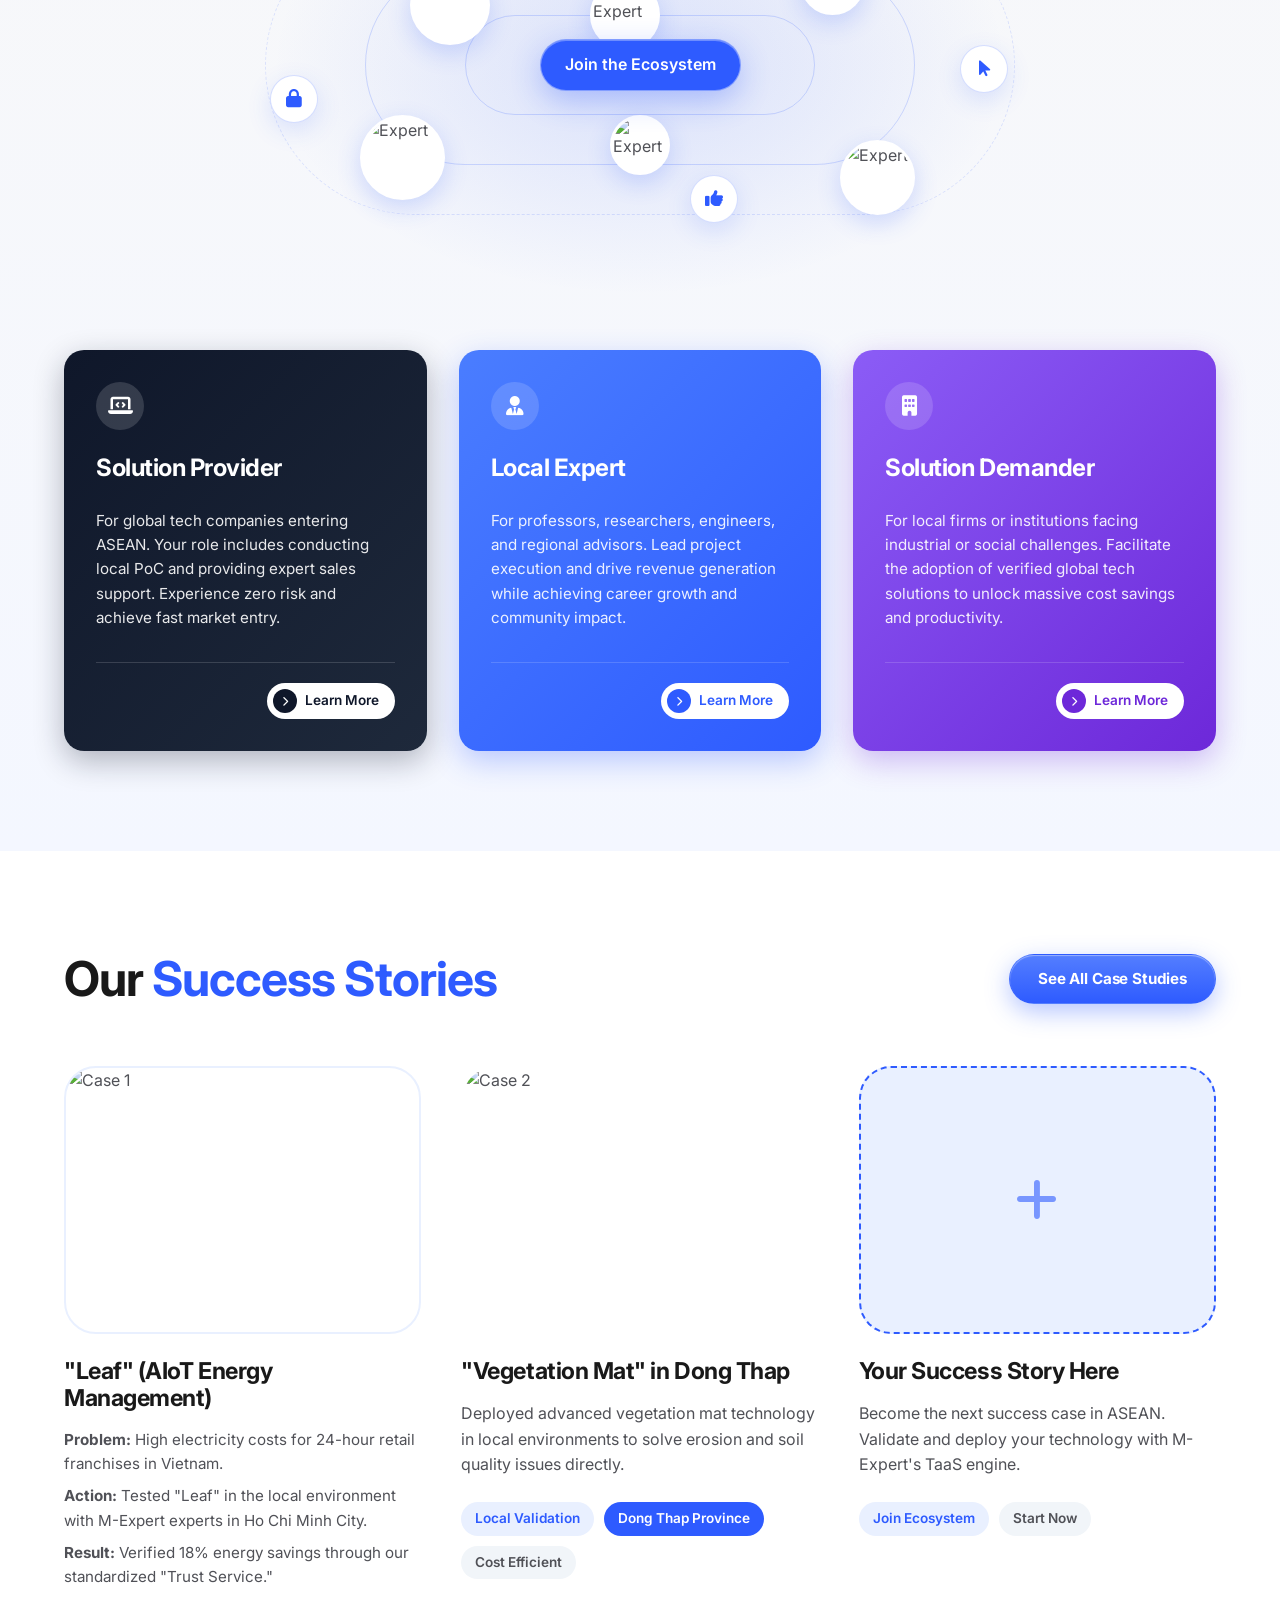
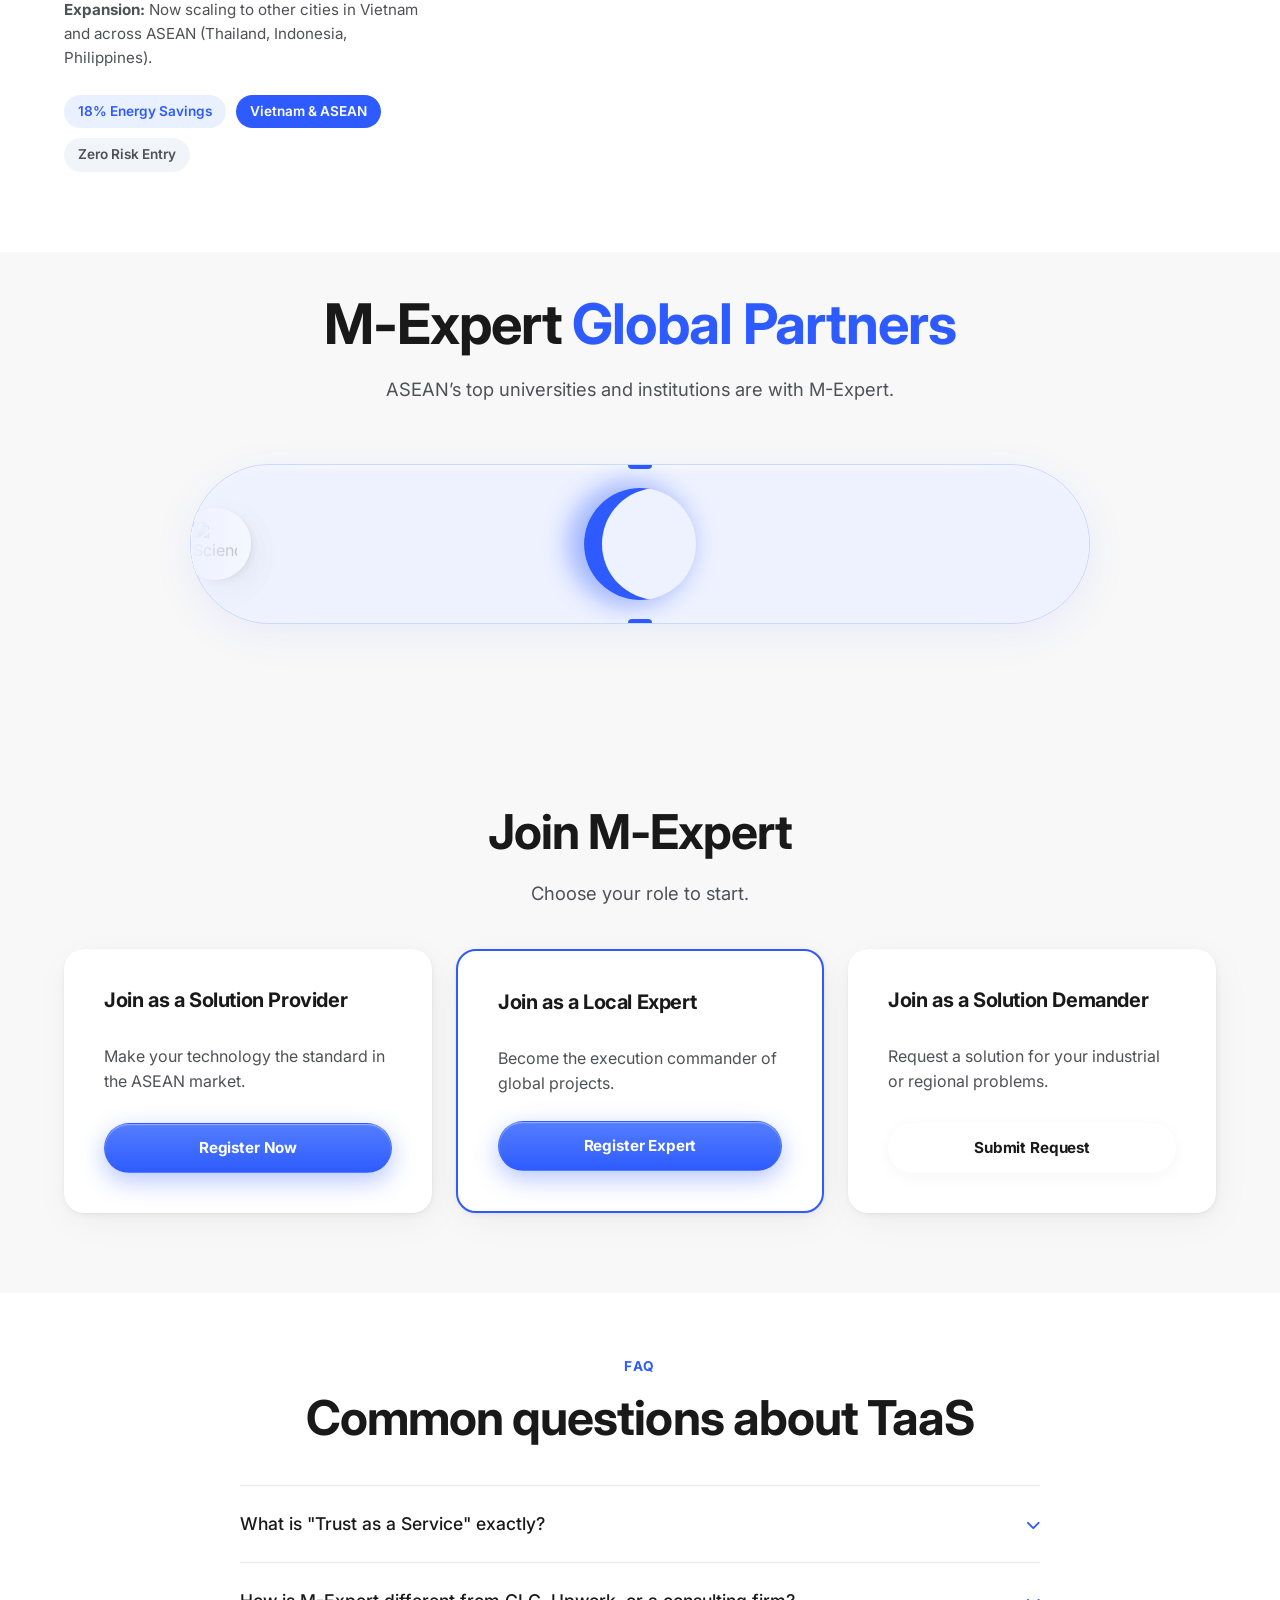
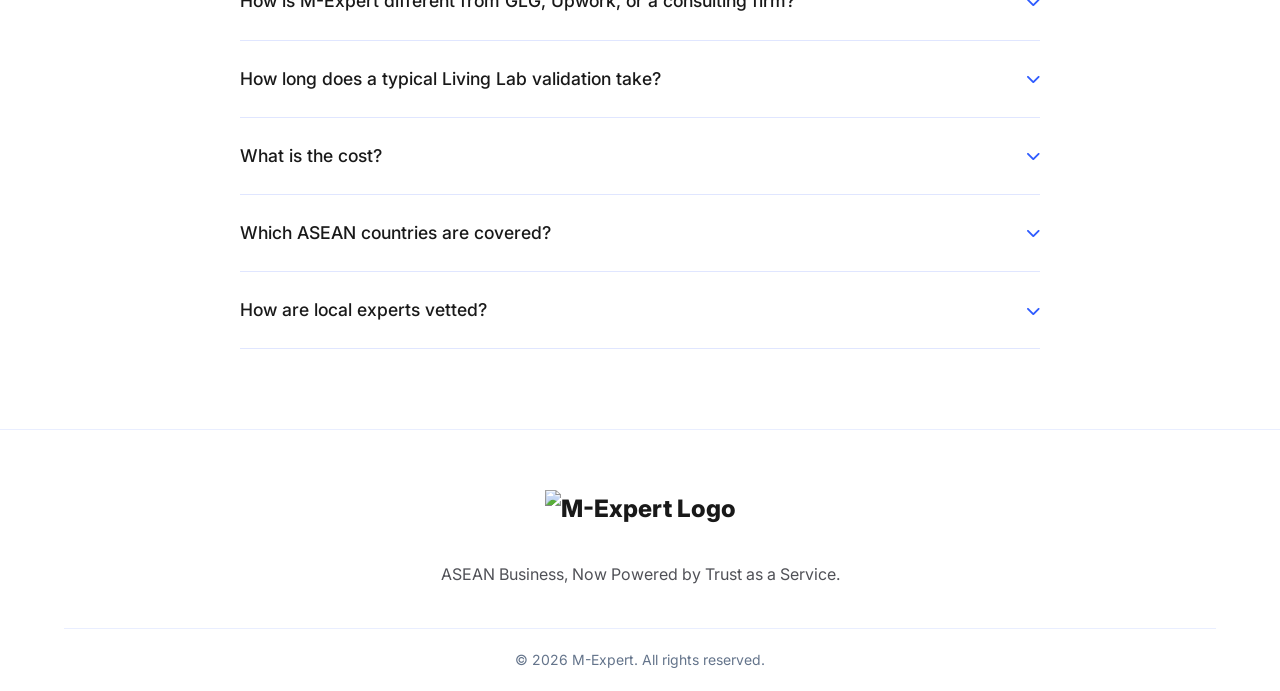
==== commit 54215be8: "Update index.html" ====
--- a/index.html
+++ b/index.html
@@ -1,31 +1,74 @@
 <!DOCTYPE html>
 <html lang="en">
+
 <head>
     <meta charset="UTF-8">
     <meta name="viewport" content="width=device-width, initial-scale=1.0">
     <title>M-Expert | ASEAN Business</title>
     <link rel="preconnect" href="https://fonts.googleapis.com">
     <link rel="preconnect" href="https://fonts.gstatic.com" crossorigin>
-    <link href="https://fonts.googleapis.com/css2?family=Inter:wght@400;500;600;700;800;900&display=swap" rel="stylesheet">
+    <link href="https://fonts.googleapis.com/css2?family=Inter:wght@400;500;600;700;800;900&display=swap"
+        rel="stylesheet">
     <link rel="stylesheet" href="https://cdnjs.cloudflare.com/ajax/libs/font-awesome/6.4.0/css/all.min.css">
     <link rel="stylesheet" href="rolai-framework.css">
     <style>
         /* Specific adjustments not in the general framework */
-        .logo { font-size: 1.5rem; font-weight: 800; color: var(--rolai-text-headline); display: flex; align-items: center; gap: 8px; }
-        .logo i { color: var(--rolai-blue-primary); }
-        .hero-section { padding: 180px 0 60px; text-align: center; position: relative; overflow: hidden; }
-        .hero-bg-accent { position: absolute; top: -20%; left: 50%; transform: translateX(-50%); width: 800px; height: 800px; background: radial-gradient(circle, rgba(46,91,255,0.08) 0%, rgba(248,248,248,0) 70%); z-index: -1; }
-        .text-primary { color: var(--rolai-blue-primary); }
-        .section-header { text-align: center; margin-bottom: 60px; }
-        .hero-cta-group { display: flex; gap: 16px; justify-content: center; }
+        .logo {
+            font-size: 1.5rem;
+            font-weight: 800;
+            color: var(--rolai-text-headline);
+            display: flex;
+            align-items: center;
+            gap: 8px;
+        }
+
+        .logo i {
+            color: var(--rolai-blue-primary);
+        }
+
+        .hero-section {
+            padding: 180px 0 60px;
+            text-align: center;
+            position: relative;
+            overflow: hidden;
+        }
+
+        .hero-bg-accent {
+            position: absolute;
+            top: -20%;
+            left: 50%;
+            transform: translateX(-50%);
+            width: 800px;
+            height: 800px;
+            background: radial-gradient(circle, rgba(46, 91, 255, 0.08) 0%, rgba(248, 248, 248, 0) 70%);
+            z-index: -1;
+        }
+
+        .text-primary {
+            color: var(--rolai-blue-primary);
+        }
+
+        .section-header {
+            text-align: center;
+            margin-bottom: 60px;
+        }
+
+        .hero-cta-group {
+            display: flex;
+            gap: 16px;
+            justify-content: center;
+        }
 
         /* Marquee Pill Design */
-        .social-proof { padding: 80px 0; text-align: center; }
-        
+        .social-proof {
+            padding: 80px 0;
+            text-align: center;
+        }
+
         .logo-marquee-pill {
             background: #eef2ff;
             border-radius: 1000px;
-            box-shadow: inset 0 2px 10px rgba(255,255,255,0.7), 0 10px 40px rgba(46, 91, 255, 0.08);
+            box-shadow: inset 0 2px 10px rgba(255, 255, 255, 0.7), 0 10px 40px rgba(46, 91, 255, 0.08);
             border: 1px solid #c8d8ff;
             padding: 24px;
             overflow: hidden;
@@ -36,7 +79,7 @@
             display: flex;
             align-items: center;
         }
-        
+
         .logo-marquee-pill::before,
         .logo-marquee-pill::after {
             content: '';
@@ -44,13 +87,23 @@
             top: 0;
             width: 150px;
             height: 100%;
-            z-index: 6; /* above bubbles but below center ring if needed */
+            z-index: 6;
+            /* above bubbles but below center ring if needed */
             pointer-events: none;
         }
-        .logo-marquee-pill::before { left: 0; background: linear-gradient(to right, #eef2ff, transparent); }
-        .logo-marquee-pill::after { right: 0; background: linear-gradient(to left, #eef2ff, transparent); }
-        
-        .pill-dash-top, .pill-dash-bottom {
+
+        .logo-marquee-pill::before {
+            left: 0;
+            background: linear-gradient(to right, #eef2ff, transparent);
+        }
+
+        .logo-marquee-pill::after {
+            right: 0;
+            background: linear-gradient(to left, #eef2ff, transparent);
+        }
+
+        .pill-dash-top,
+        .pill-dash-bottom {
             position: absolute;
             left: 50%;
             transform: translateX(-50%);
@@ -60,9 +113,19 @@
             border-radius: 4px;
             z-index: 10;
         }
-        .pill-dash-top { top: 0; border-top-left-radius: 0; border-top-right-radius: 0; }
-        .pill-dash-bottom { bottom: 0; border-bottom-left-radius: 0; border-bottom-right-radius: 0; }
-        
+
+        .pill-dash-top {
+            top: 0;
+            border-top-left-radius: 0;
+            border-top-right-radius: 0;
+        }
+
+        .pill-dash-bottom {
+            bottom: 0;
+            border-bottom-left-radius: 0;
+            border-bottom-right-radius: 0;
+        }
+
         .marquee-track {
             position: relative;
             width: 100%;
@@ -70,7 +133,7 @@
             display: flex;
             align-items: center;
         }
-        
+
         .logo-bubble {
             position: absolute;
             top: 50%;
@@ -88,32 +151,90 @@
             z-index: 5;
             animation: slideRightScale 15s linear infinite;
         }
-        .logo-bubble img { max-width: 100%; max-height: 100%; object-fit: contain; }
-        
+
+        .logo-bubble img {
+            max-width: 100%;
+            max-height: 100%;
+            object-fit: contain;
+        }
+
         @keyframes slideRightScale {
-            0% { left: -10%; transform: scale(0.8); opacity: 0; }
-            10% { left: 2%; transform: scale(0.8); opacity: 1; }
-            40% { left: 38%; transform: scale(0.8); }
-            45% { left: 44%; transform: scale(1.1); }
-            50% { left: 50%; transform: scale(1.55); box-shadow: 0 4px 20px rgba(46,91,255,0.3); }
-            55% { left: 56%; transform: scale(1.1); }
-            60% { left: 62%; transform: scale(0.8); box-shadow: var(--rolai-shadow-soft); }
-            90% { left: 98%; transform: scale(0.8); opacity: 1; }
-            100% { left: 110%; transform: scale(0.8); opacity: 0; }
-        }
-
-        .item-1 { animation-delay: 0s; }
-        .item-2 { animation-delay: -3.75s; }
-        .item-3 { animation-delay: -7.5s; }
-        .item-4 { animation-delay: -11.25s; }
-        
+            0% {
+                left: -10%;
+                transform: scale(0.8);
+                opacity: 0;
+            }
+
+            10% {
+                left: 2%;
+                transform: scale(0.8);
+                opacity: 1;
+            }
+
+            40% {
+                left: 38%;
+                transform: scale(0.8);
+            }
+
+            45% {
+                left: 44%;
+                transform: scale(1.1);
+            }
+
+            50% {
+                left: 50%;
+                transform: scale(1.55);
+                box-shadow: 0 4px 20px rgba(46, 91, 255, 0.3);
+            }
+
+            55% {
+                left: 56%;
+                transform: scale(1.1);
+            }
+
+            60% {
+                left: 62%;
+                transform: scale(0.8);
+                box-shadow: var(--rolai-shadow-soft);
+            }
+
+            90% {
+                left: 98%;
+                transform: scale(0.8);
+                opacity: 1;
+            }
+
+            100% {
+                left: 110%;
+                transform: scale(0.8);
+                opacity: 0;
+            }
+        }
+
+        .item-1 {
+            animation-delay: 0s;
+        }
+
+        .item-2 {
+            animation-delay: -3.75s;
+        }
+
+        .item-3 {
+            animation-delay: -7.5s;
+        }
+
+        .item-4 {
+            animation-delay: -11.25s;
+        }
+
         /* Central Crescent Ring */
         .logo-center-ring {
             position: absolute;
             top: 50%;
             left: 50%;
             transform: translate(-50%, -50%);
-            width: 112px; /* Same size as scaled bubble */
+            width: 112px;
+            /* Same size as scaled bubble */
             height: 112px;
             border-radius: 50%;
             background: transparent;
@@ -124,42 +245,79 @@
         }
     </style>
 </head>
+
 <body>
 
     <!-- Navigation (Minimalist) -->
     <nav class="rolai-navbar">
         <div class="rolai-container rolai-nav-inner">
             <div class="logo">
-                <i class="fa-solid fa-layer-group"></i>
-                <span>M-Expert</span>
-            </div>
-            <div class="rolai-nav-links">
-                <a href="#why">Why M-Expert</a>
-                <a href="#taas">TaaS Model</a>
-                <a href="#success">Success Stories</a>
-            </div>
+                <img src="Media/Mexpertlogo.png" alt="M-Expert Logo"
+                    style="height: 40px; width: auto; object-fit: contain;">
+            </div>
+
             <div style="display: flex; gap: 24px; align-items: center;">
-                <a href="#login" style="color: var(--rolai-text-headline); font-weight: 600; text-decoration: none;">Log In</a>
-                <a href="#cta" class="rolai-btn rolai-btn-primary">Get Started</a>
+                <a href="https://mekonglink.com/" class="rolai-btn rolai-btn-primary">Return Mekonglink</a>
             </div>
         </div>
     </nav>
 
     <!-- ATTENTION: Hero Flow & Above the Fold -->
-    <section class="hero-section">
+    <style>
+        .hero-video-wrapper {
+            position: absolute;
+            top: 96px;
+            /* Start below the fixed header */
+            left: 50%;
+            transform: translateX(-50%);
+            width: 96%;
+            max-width: 1600px;
+            height: calc(100% - 116px);
+            /* Keep border clear at the bottom */
+            border-radius: 32px;
+            overflow: hidden;
+            z-index: -2;
+            box-shadow: 0 10px 40px rgba(46, 91, 255, 0.1);
+        }
+
+        .hero-video {
+            width: 100%;
+            height: 100%;
+            object-fit: cover;
+        }
+
+        .hero-video-overlay {
+            position: absolute;
+            top: 0;
+            left: 0;
+            right: 0;
+            bottom: 0;
+            background: rgba(255, 255, 255, 0.45);
+            /* More visible video */
+        }
+    </style>
+    <section class="hero-section" style="position: relative; z-index: 1; padding-top: 220px; padding-bottom: 120px;">
+        <div class="hero-video-wrapper">
+            <video autoplay muted loop playsinline class="hero-video">
+                <source src="Media/viideohero .mp4" type="video/mp4">
+            </video>
+            <div class="hero-video-overlay"></div>
+        </div>
         <div class="hero-bg-accent"></div>
-        <div class="rolai-container">
-            <h1 class="rolai-h1">ASEAN Business, Now Powered by <span class="text-primary">"Trust as a Service"</span></h1>
+        <div class="rolai-container" style="position: relative; z-index: 2;">
+            <h1 class="rolai-h1">ASEAN Business, Now Powered by <span class="text-primary">"Trust as a Service"</span>
+            </h1>
             <p class="rolai-text-lead" style="margin-bottom: 40px;">
-                Beyond buyer matching or exhibitions, our ASEAN universities and experts implement your technology directly on-site.
+                Beyond buyer matching or exhibitions, our ASEAN universities and experts implement your technology
+                directly on-site.
             </p>
-            
+
             <div class="hero-cta-group">
-                <a href="#cta" class="rolai-btn rolai-btn-primary">Request Consultation</a>
-                <a href="#why" class="rolai-btn rolai-btn-secondary">Learn More</a>
+                <a href="#cta" class="rolai-btn rolai-btn-primary">Join With Us</a>
+                <a href="#why" class="rolai-btn rolai-btn-secondary">Contact With Us</a>
             </div>
         </div>
-        
+
 
     </section>
 
@@ -167,13 +325,18 @@
     <style>
         .why-bg-lines {
             position: absolute;
-            top: 0; left: 0; width: 100%; height: 100%;
+            top: 0;
+            left: 0;
+            width: 100%;
+            height: 100%;
             pointer-events: none;
             z-index: 0;
             overflow: hidden;
         }
+
         .why-bg-lines svg {
-            width: 100%; height: 100%;
+            width: 100%;
+            height: 100%;
             opacity: 0.8;
         }
     </style>
@@ -205,29 +368,29 @@
                 <g fill="rgba(46,91,255,0.6)" filter="url(#glow)">
                     <circle r="2.5">
                         <animateMotion dur="15s" repeatCount="indefinite">
-                            <mpath href="#path1"/>
+                            <mpath href="#path1" />
                         </animateMotion>
                     </circle>
                     <circle r="1.5">
                         <animateMotion dur="12s" begin="4s" repeatCount="indefinite">
-                            <mpath href="#path1"/>
+                            <mpath href="#path1" />
                         </animateMotion>
                     </circle>
-                    
+
                     <circle r="2">
                         <animateMotion dur="20s" repeatCount="indefinite">
-                            <mpath href="#path2"/>
+                            <mpath href="#path2" />
                         </animateMotion>
                     </circle>
                     <circle r="1.5">
                         <animateMotion dur="18s" begin="8s" repeatCount="indefinite">
-                            <mpath href="#path3"/>
+                            <mpath href="#path3" />
                         </animateMotion>
                     </circle>
 
                     <circle r="2">
                         <animateMotion dur="14s" begin="2s" repeatCount="indefinite">
-                            <mpath href="#path4"/>
+                            <mpath href="#path4" />
                         </animateMotion>
                     </circle>
                 </g>
@@ -236,39 +399,68 @@
         <div class="rolai-container" style="position: relative; z-index: 1;">
             <div class="section-header">
                 <span class="rolai-eyebrow">The Challenge</span>
-                <h2 class="rolai-h2">Why Traditional Expansion <span class="text-primary">Fails</span></h2>
-            </div>
-            
+                <h2 class="rolai-h2" style="font-size: 2.25rem;">Why ASEAN markets Look Easy <br><span
+                        class="text-primary">but Always Fails</span></h2>
+            </div>
+
             <div class="rolai-grid-2" style="align-items: center;">
-                <div class="why-image-wrapper" style="display: flex; justify-content: center; align-items: center; position: relative;">
+                <div class="why-image-wrapper"
+                    style="display: flex; justify-content: center; align-items: center; position: relative;">
                     <!-- Abstract glowing blob behind image -->
-                    <div style="position: absolute; width: 400px; height: 400px; background: radial-gradient(circle, rgba(46,91,255,0.08) 0%, rgba(255,255,255,0) 70%); top: 50%; left: 50%; transform: translate(-50%, -50%); z-index: -1;"></div>
-                    
-                    <img src="Media/Businessman.png" alt="Business Expansion Challenge" style="width: 100%; max-width: 650px; height: auto; object-fit: contain; mix-blend-mode: multiply; transform: scale(1.1);">
-                </div>
-                
+                    <div
+                        style="position: absolute; width: 400px; height: 400px; background: radial-gradient(circle, rgba(46,91,255,0.08) 0%, rgba(255,255,255,0) 70%); top: 50%; left: 50%; transform: translate(-50%, -50%); z-index: -1;">
+                    </div>
+
+                    <img src="Media/Business man.png" alt="Business Expansion Challenge"
+                        style="width: 100%; max-width: 400px; height: auto; object-fit: contain; mix-blend-mode: multiply; transform: scale(1.1);">
+                </div>
+
                 <div style="display: flex; flex-direction: column; gap: 24px;">
-                    <div class="rolai-card rolai-glass-card" style="padding: 32px; display: flex; align-items: flex-start; gap: 20px; background-color: rgba(255,255,255,0.85);">
-                        <div class="rolai-icon-box" style="margin-bottom: 0; flex-shrink: 0; width: 56px; height: 56px; font-size: 24px;"><i class="fa-solid fa-handshake-slash"></i></div>
+                    <div class="rolai-card rolai-glass-card"
+                        style="padding: 32px; display: flex; align-items: flex-start; gap: 20px; background-color: rgba(255,255,255,0.85);">
+                        <div class="rolai-icon-box"
+                            style="margin-bottom: 0; flex-shrink: 0; width: 56px; height: 56px; font-size: 24px;"><i
+                                class="fa-solid fa-handshake-slash"></i></div>
                         <div>
-                            <h3 class="rolai-h3" style="font-size: 1.25rem; margin-bottom: 8px;">Trust Comes First</h3>
-                            <p style="margin: 0; font-size: 0.95rem; line-height: 1.5;">ASEAN buyers do not buy technology first—they buy trust. Industrial buyers require relationship credibility and implementation confidence before adoption.</p>
+                            <h3 class="rolai-h3" style="font-size: 1.25rem; margin-bottom: 8px;">On-site verification is
+                                essential</h3>
+                            <p style="margin: 0; font-size: 0.95rem; line-height: 1.5;">Industrial and institutional
+                                buyers in ASEAN require <b>relationship credibility</b>, <b>local references</b>, and
+                                <b>implementation confidence</b>
+                                before adoption.
+                            </p>
                         </div>
                     </div>
-                    
-                    <div class="rolai-card rolai-glass-card" style="padding: 32px; display: flex; align-items: flex-start; gap: 20px; background-color: rgba(255,255,255,0.85);">
-                        <div class="rolai-icon-box" style="margin-bottom: 0; flex-shrink: 0; width: 56px; height: 56px; font-size: 24px;"><i class="fa-solid fa-cloud-sun-rain"></i></div>
+
+                    <div class="rolai-card rolai-glass-card"
+                        style="padding: 32px; display: flex; align-items: flex-start; gap: 20px; background-color: rgba(255,255,255,0.85);">
+                        <div class="rolai-icon-box"
+                            style="margin-bottom: 0; flex-shrink: 0; width: 56px; height: 56px; font-size: 24px;"><i
+                                class="fa-solid fa-cloud-sun-rain"></i></div>
                         <div>
-                            <h3 class="rolai-h3" style="font-size: 1.25rem; margin-bottom: 8px;">Local Validation</h3>
-                            <p style="margin: 0; font-size: 0.95rem; line-height: 1.5;">Solutions proven globally often require adaptation for ASEAN’s unique climate, infrastructure, regulations, and user behavior.</p>
+                            <h3 class="rolai-h3" style="font-size: 1.25rem; margin-bottom: 8px;">On-site verification is
+                                essential</h3>
+                            <p style="margin: 0; font-size: 0.95rem; line-height: 1.5;">Solutions proven in Korea,
+                                Europe, or the U.S. often require adaptation for <b>ASEAN’s climate</b>,
+                                <b>infrastructure</b>,
+                                <b>regulations</b>, and <b>user behavior</b>.
+                            </p>
                         </div>
                     </div>
-                    
-                    <div class="rolai-card rolai-glass-card" style="padding: 32px; display: flex; align-items: flex-start; gap: 20px; background-color: rgba(255,255,255,0.85);">
-                        <div class="rolai-icon-box" style="margin-bottom: 0; flex-shrink: 0; width: 56px; height: 56px; font-size: 24px;"><i class="fa-solid fa-network-wired"></i></div>
+
+                    <div class="rolai-card rolai-glass-card"
+                        style="padding: 32px; display: flex; align-items: flex-start; gap: 20px; background-color: rgba(255,255,255,0.85);">
+                        <div class="rolai-icon-box"
+                            style="margin-bottom: 0; flex-shrink: 0; width: 56px; height: 56px; font-size: 24px;"><i
+                                class="fa-solid fa-network-wired"></i></div>
                         <div>
-                            <h3 class="rolai-h3" style="font-size: 1.25rem; margin-bottom: 8px;">Execution Gap</h3>
-                            <p style="margin: 0; font-size: 0.95rem; line-height: 1.5;">Traditional distributors can sell products, but rarely execute complex technical validation and on-site implementation.</p>
+                            <h3 class="rolai-h3" style="font-size: 1.25rem; margin-bottom: 8px;">Difficulties in local
+                                project management</h3>
+                            <p style="margin: 0; font-size: 0.95rem; line-height: 1.5;">Traditional distributors can
+                                sell products, but most <b>cannot localiz</b>, <b>technically validate</b>, and
+                                implement advanced
+                                <b>solutions on-site</b>.
+                            </p>
                         </div>
                     </div>
                 </div>
@@ -282,30 +474,37 @@
             <div class="rolai-depth-wrapper">
                 <div class="rolai-depth-layer-1"></div>
                 <div class="rolai-depth-layer-2"></div>
-                
+
                 <div class="section-header">
                     <span class="rolai-eyebrow">Our Solution</span>
-                    <h2 class="rolai-h2">The <span class="text-primary">TaaS</span> Execution Engine</h2>
-                    <p class="rolai-text-lead">We secure "Trust" for your business through our specialized multi-layer validation engine.</p>
-                </div>
-                
+                    <h2 class="rolai-h2">M-EXPERT - <span class="text-primary">TaaS</span><br> (Trust as a Service
+                        Model)
+                    </h2>
+                    <p class="rolai-text-lead">M-Expert is a "Project Execution Engine" that combines university trust
+                        with the capabilities of local experts.<br>We secure "Trust" for your business through three
+                        core strategies:</p>
+                </div>
+
                 <div class="rolai-grid-3" style="margin-top: 60px;">
                     <div class="rolai-card" style="background: rgba(255,255,255,0.85);">
                         <div class="rolai-icon-box"><i class="fa-solid fa-flask"></i></div>
-                        <h3 class="rolai-h3">Living Labs</h3>
-                        <p>University campuses and industrial sites act as Living Labs to verify technology in real ASEAN environments.</p>
-                    </div>
-                    
+                        <h3 class="rolai-h3">University Living Labs for PoC</h3>
+                        <p>We use both university campuses and actual industrial sites as Living Labs to verify your
+                            technology in ASEAN's unique environment (climate, culture, and regulations).</p>
+                    </div>
+
                     <div class="rolai-card" style="background: rgba(255,255,255,0.85);">
                         <div class="rolai-icon-box"><i class="fa-solid fa-users-gear"></i></div>
-                        <h3 class="rolai-h3">Local Experts</h3>
-                        <p>Engineers and researchers don't just advise; they directly execute and manage your technology deployment.</p>
-                    </div>
-                    
+                        <h3 class="rolai-h3">Local Experts for Project Management</h3>
+                        <p>Local experts and engineers participate directly in the project. They are not just advisors;
+                            they directly execute and manage your project.</p>
+                    </div>
+
                     <div class="rolai-card" style="background: rgba(255,255,255,0.85);">
                         <div class="rolai-icon-box"><i class="fa-solid fa-certificate"></i></div>
-                        <h3 class="rolai-h3">Standardized Trust</h3>
-                        <p>We provide a standardized framework to make ASEAN sales and expansion 10x easier and risk-free.</p>
+                        <h3 class="rolai-h3">Trust from Local Experts & Universities</h3>
+                        <p>We provide a standardized "Trust Service (TaaS)" with local experts to make ASEAN sales and
+                            expansion 10x easier.</p>
                     </div>
                 </div>
             </div>
@@ -324,32 +523,50 @@
             align-items: center;
             justify-content: center;
         }
+
         .network-glow {
             position: absolute;
-            top: 50%; left: 50%;
+            top: 50%;
+            left: 50%;
             transform: translate(-50%, -50%);
-            width: 800px; height: 500px;
-            background: radial-gradient(ellipse at center, rgba(46,91,255,0.15) 0%, rgba(255,255,255,0) 65%);
+            width: 800px;
+            height: 500px;
+            background: radial-gradient(ellipse at center, rgba(46, 91, 255, 0.15) 0%, rgba(255, 255, 255, 0) 65%);
             z-index: 0;
             pointer-events: none;
         }
+
         .network-track {
             position: absolute;
-            top: 50%; left: 50%;
+            top: 50%;
+            left: 50%;
             transform: translate(-50%, -50%);
-            border: 1px solid rgba(46,91,255,0.2);
+            border: 1px solid rgba(46, 91, 255, 0.2);
             border-radius: 1000px;
             z-index: 1;
         }
-        .track-1 { width: 350px; height: 100px; }
-        .track-2 { width: 550px; height: 200px; }
-        .track-3 { width: 750px; height: 300px; border: 1px dashed rgba(46,91,255,0.15); }
-        
+
+        .track-1 {
+            width: 350px;
+            height: 100px;
+        }
+
+        .track-2 {
+            width: 550px;
+            height: 200px;
+        }
+
+        .track-3 {
+            width: 750px;
+            height: 300px;
+            border: 1px dashed rgba(46, 91, 255, 0.15);
+        }
+
         .network-center-btn {
             position: relative;
             z-index: 10;
             background: var(--rolai-blue-primary);
-            border: 1px solid rgba(255,255,255,0.4);
+            border: 1px solid rgba(255, 255, 255, 0.4);
             color: #ffffff;
             padding: 12px 24px;
             border-radius: 1000px;
@@ -358,47 +575,59 @@
             display: flex;
             align-items: center;
             justify-content: center;
-            box-shadow: 0 10px 30px rgba(46,91,255,0.3), inset 0 1px 0 rgba(255,255,255,0.3);
+            box-shadow: 0 10px 30px rgba(46, 91, 255, 0.3), inset 0 1px 0 rgba(255, 255, 255, 0.3);
             cursor: pointer;
             transition: all 0.3s ease;
             white-space: nowrap;
         }
+
         .network-center-btn:hover {
             transform: scale(1.05);
-            box-shadow: 0 10px 40px rgba(46,91,255,0.5), inset 0 1px 0 rgba(255,255,255,0.4);
-        }
-        
+            box-shadow: 0 10px 40px rgba(46, 91, 255, 0.5), inset 0 1px 0 rgba(255, 255, 255, 0.4);
+        }
+
         .network-node {
             position: absolute;
             z-index: 5;
             border-radius: 50%;
             background: #ffffff;
             border: 3px solid #ffffff;
-            box-shadow: 0 8px 24px rgba(46,91,255,0.2);
+            box-shadow: 0 8px 24px rgba(46, 91, 255, 0.2);
             overflow: hidden;
             display: flex;
             align-items: center;
             justify-content: center;
             transition: transform 0.3s ease;
         }
-        .network-node:hover { transform: scale(1.1); z-index: 20; border-color: var(--rolai-blue-primary); }
-        .network-node img { width: 100%; height: 100%; object-fit: cover; }
-        
+
+        .network-node:hover {
+            transform: scale(1.1);
+            z-index: 20;
+            border-color: var(--rolai-blue-primary);
+        }
+
+        .network-node img {
+            width: 100%;
+            height: 100%;
+            object-fit: cover;
+        }
+
         .network-icon-node {
             position: absolute;
             z-index: 5;
-            width: 48px; height: 48px;
+            width: 48px;
+            height: 48px;
             border-radius: 50%;
             background: #ffffff;
-            border: 1px solid rgba(46,91,255,0.2);
+            border: 1px solid rgba(46, 91, 255, 0.2);
             color: var(--rolai-blue-primary);
             display: flex;
             align-items: center;
             justify-content: center;
             font-size: 18px;
-            box-shadow: 0 8px 24px rgba(46,91,255,0.15);
-        }
-        
+            box-shadow: 0 8px 24px rgba(46, 91, 255, 0.15);
+        }
+
         /* Light Card Style with Highlight Border */
         .ecosystem-light-card {
             background: #ffffff;
@@ -408,71 +637,94 @@
             transition: all 0.3s ease;
             height: 100%;
             /* Highlight border */
-            border: 2px solid rgba(46,91,255,0.2);
-            box-shadow: 0 4px 20px rgba(46,91,255,0.05);
+            border: 2px solid rgba(46, 91, 255, 0.2);
+            box-shadow: 0 4px 20px rgba(46, 91, 255, 0.05);
             position: relative;
             overflow: hidden;
         }
+
         .ecosystem-light-card::after {
             content: '';
             position: absolute;
-            top: 0; left: 0; width: 100%; height: 4px;
+            top: 0;
+            left: 0;
+            width: 100%;
+            height: 4px;
             background: linear-gradient(90deg, #6f9aff, #2e5bff);
         }
+
         .ecosystem-light-card:hover {
             border-color: var(--rolai-blue-primary);
             transform: translateY(-5px);
-            box-shadow: 0 10px 30px rgba(46,91,255,0.15);
-        }
+            box-shadow: 0 10px 30px rgba(46, 91, 255, 0.15);
+        }
+
         .ecosystem-light-card .rolai-icon-box {
             background: var(--rolai-blue-bg);
             color: var(--rolai-blue-primary);
             box-shadow: none;
-            width: 48px; height: 48px; font-size: 20px;
-        }
-        .ecosystem-light-card h3 { color: var(--rolai-text-headline); font-size: 1.15rem; }
-        .ecosystem-light-card strong { color: var(--rolai-text-headline); font-weight: 600; }
+            width: 48px;
+            height: 48px;
+            font-size: 20px;
+        }
+
+        .ecosystem-light-card h3 {
+            color: var(--rolai-text-headline);
+            font-size: 1.15rem;
+        }
+
+        .ecosystem-light-card strong {
+            color: var(--rolai-text-headline);
+            font-weight: 600;
+        }
     </style>
-    
-    <section id="who" class="rolai-section" style="background: linear-gradient(180deg, var(--rolai-bg-main) 0%, #f4f7ff 100%); overflow: hidden; position: relative;">
-        
+
+    <section id="who" class="rolai-section"
+        style="background: linear-gradient(180deg, var(--rolai-bg-main) 0%, #f4f7ff 100%); overflow: hidden; position: relative;">
+
         <div class="rolai-container" style="position: relative; z-index: 3;">
             <div class="section-header" style="position: relative; z-index: 10;">
                 <span class="rolai-eyebrow">Ecosystem</span>
                 <h2 class="rolai-h2">Who Should Join <span class="text-primary">M-Expert</span>?</h2>
             </div>
-            
+
             <div class="network-hero">
                 <div class="network-glow"></div>
-                
+
                 <div class="network-track track-1"></div>
                 <div class="network-track track-2"></div>
                 <div class="network-track track-3"></div>
-                
+
                 <div class="network-center-btn">
                     Join the Ecosystem
                 </div>
-                
+
                 <!-- Avatars -->
-                <div class="network-node" style="width: 70px; height: 70px; top: 50%; left: 50%; margin-top: -85px; margin-left: -50px;">
+                <div class="network-node"
+                    style="width: 70px; height: 70px; top: 50%; left: 50%; margin-top: -85px; margin-left: -50px;">
                     <img src="Media/Chuyên gia/063416b8774d65c6f4beb21b6b513404.jpg" alt="Expert">
                 </div>
-                <div class="network-node" style="width: 80px; height: 80px; top: 50%; left: 50%; margin-top: -100px; margin-left: -230px;">
+                <div class="network-node"
+                    style="width: 80px; height: 80px; top: 50%; left: 50%; margin-top: -100px; margin-left: -230px;">
                     <img src="Media/Chuyên gia/141399a8b94d2ad0fe25f567372dbe8a.jpg" alt="Expert">
                 </div>
-                <div class="network-node" style="width: 65px; height: 65px; top: 50%; left: 50%; margin-top: -115px; margin-left: 160px;">
+                <div class="network-node"
+                    style="width: 65px; height: 65px; top: 50%; left: 50%; margin-top: -115px; margin-left: 160px;">
                     <img src="Media/Chuyên gia/36536f365047183e3c9dc46a26706c08.jpg" alt="Expert">
                 </div>
-                <div class="network-node" style="width: 85px; height: 85px; top: 50%; left: 50%; margin-top: 50px; margin-left: -280px;">
+                <div class="network-node"
+                    style="width: 85px; height: 85px; top: 50%; left: 50%; margin-top: 50px; margin-left: -280px;">
                     <img src="Media/Chuyên gia/4996b79653aea03b5225f7a4ac7fff47.jpg" alt="Expert">
                 </div>
-                <div class="network-node" style="width: 75px; height: 75px; top: 50%; left: 50%; margin-top: 75px; margin-left: 200px;">
+                <div class="network-node"
+                    style="width: 75px; height: 75px; top: 50%; left: 50%; margin-top: 75px; margin-left: 200px;">
                     <img src="Media/Chuyên gia/65d1e130199f47fc09f55540f86f2a3f.jpg" alt="Expert">
                 </div>
-                <div class="network-node" style="width: 60px; height: 60px; top: 50%; left: 50%; margin-top: 50px; margin-left: -30px;">
+                <div class="network-node"
+                    style="width: 60px; height: 60px; top: 50%; left: 50%; margin-top: 50px; margin-left: -30px;">
                     <img src="Media/Chuyên gia/75d0b77c86a249b9d6ca7ee3856be375.jpg" alt="Expert">
                 </div>
-                
+
                 <!-- Icon Pills -->
                 <div class="network-icon-node" style="top: 50%; left: 50%; margin-top: 10px; margin-left: -370px;">
                     <i class="fa-solid fa-lock"></i>
@@ -483,42 +735,170 @@
                 <div class="network-icon-node" style="top: 50%; left: 50%; margin-top: -20px; margin-left: 320px;">
                     <i class="fa-solid fa-arrow-pointer"></i>
                 </div>
-                
-
-            </div>
-            
-            <div class="rolai-grid-3" style="position: relative; z-index: 10;">
+
+
+            </div>
+
+            <style>
+                .eco-card-new {
+                    border-radius: 20px;
+                    padding: 32px;
+                    display: flex;
+                    flex-direction: column;
+                    height: 100%;
+                    transition: transform 0.4s cubic-bezier(0.175, 0.885, 0.32, 1.275), box-shadow 0.4s ease;
+                    color: #ffffff;
+                    border: none;
+                }
+
+                .eco-card-new:hover {
+                    transform: translateY(-8px);
+                }
+
+                /* 3 Tones */
+                .eco-tone-1 {
+                    background: linear-gradient(135deg, #0F172A 0%, #1E293B 100%);
+                    box-shadow: 0 10px 30px rgba(15, 23, 42, 0.3);
+                }
+
+                .eco-tone-2 {
+                    background: linear-gradient(135deg, #4A7DFF 0%, #2E5BFF 100%);
+                    box-shadow: 0 10px 30px rgba(46, 91, 255, 0.3);
+                }
+
+                .eco-tone-3 {
+                    background: linear-gradient(135deg, #8B5CF6 0%, #6D28D9 100%);
+                    box-shadow: 0 10px 30px rgba(109, 40, 217, 0.3);
+                }
+
+                .eco-icon-top {
+                    width: 48px;
+                    height: 48px;
+                    border-radius: 50%;
+                    display: flex;
+                    align-items: center;
+                    justify-content: center;
+                    margin-bottom: 24px;
+                    font-size: 20px;
+                    background: rgba(255, 255, 255, 0.15);
+                    color: #ffffff;
+                }
+
+                .eco-title {
+                    font-size: 1.5rem;
+                    font-weight: 700;
+                    margin-bottom: 12px;
+                    color: #ffffff;
+                }
+
+                .eco-desc {
+                    font-size: 0.95rem;
+                    line-height: 1.6;
+                    color: rgba(255, 255, 255, 0.9);
+                    margin-bottom: 32px;
+                    flex-grow: 1;
+                }
+
+                .eco-footer {
+                    display: flex;
+                    justify-content: flex-end;
+                    align-items: center;
+                    margin-top: auto;
+                    border-top: 1px solid rgba(255, 255, 255, 0.15);
+                    padding-top: 20px;
+                }
+
+                .eco-btn {
+                    display: flex;
+                    align-items: center;
+                    gap: 8px;
+                    background: #ffffff;
+                    font-weight: 600;
+                    font-size: 0.85rem;
+                    padding: 6px 16px 6px 6px;
+                    border-radius: 20px;
+                    text-decoration: none;
+                    transition: all 0.2s;
+                    border: none;
+                }
+
+                .eco-tone-1 .eco-btn {
+                    color: #0F172A;
+                }
+
+                .eco-tone-2 .eco-btn {
+                    color: #2E5BFF;
+                }
+
+                .eco-tone-3 .eco-btn {
+                    color: #6D28D9;
+                }
+
+                .eco-btn-icon {
+                    width: 24px;
+                    height: 24px;
+                    border-radius: 50%;
+                    color: #ffffff;
+                    display: flex;
+                    align-items: center;
+                    justify-content: center;
+                    font-size: 10px;
+                }
+
+                .eco-tone-1 .eco-btn-icon {
+                    background: #0F172A;
+                }
+
+                .eco-tone-2 .eco-btn-icon {
+                    background: #2E5BFF;
+                }
+
+                .eco-tone-3 .eco-btn-icon {
+                    background: #6D28D9;
+                }
+            </style>
+            <div class="rolai-grid-3" style="position: relative; z-index: 10; align-items: stretch;">
                 <!-- Solution Provider -->
-                <div class="ecosystem-light-card">
-                    <div class="rolai-icon-box"><i class="fa-solid fa-laptop-code"></i></div>
-                    <h3 class="rolai-h3">Solution Provider</h3>
-                    <ul style="list-style: none; padding: 0; font-size: 0.95rem;">
-                        <li style="margin-bottom: 12px;"><strong>Target:</strong> Global tech companies entering ASEAN.</li>
-                        <li style="margin-bottom: 12px;"><strong>Role:</strong> Local PoC & Expert sales support.</li>
-                        <li><strong>Why:</strong> Zero risk, Fast market entry.</li>
-                    </ul>
-                </div>
-                
+                <div class="eco-card-new eco-tone-1">
+                    <div class="eco-icon-top"><i class="fa-solid fa-laptop-code"></i></div>
+                    <h3 class="eco-title">Solution Provider</h3>
+                    <p class="eco-desc">For global tech companies entering ASEAN. Your role includes conducting local
+                        PoC and providing expert sales support. Experience zero risk and achieve fast market entry.</p>
+                    <div class="eco-footer">
+                        <a href="#" class="eco-btn">
+                            <div class="eco-btn-icon"><i class="fa-solid fa-chevron-right"></i></div>
+                            <span>Learn More</span>
+                        </a>
+                    </div>
+                </div>
+
                 <!-- Local Expert -->
-                <div class="ecosystem-light-card">
-                    <div class="rolai-icon-box"><i class="fa-solid fa-user-tie"></i></div>
-                    <h3 class="rolai-h3">Local Expert</h3>
-                    <ul style="list-style: none; padding: 0; font-size: 0.95rem;">
-                        <li style="margin-bottom: 12px;"><strong>Target:</strong> Professors, researchers, engineers, and regional advisors.</li>
-                        <li style="margin-bottom: 12px;"><strong>Role:</strong> Project execution & Revenue generation.</li>
-                        <li><strong>Why:</strong> Career growth & Community impact.</li>
-                    </ul>
-                </div>
-                
+                <div class="eco-card-new eco-tone-2">
+                    <div class="eco-icon-top"><i class="fa-solid fa-user-tie"></i></div>
+                    <h3 class="eco-title">Local Expert</h3>
+                    <p class="eco-desc">For professors, researchers, engineers, and regional advisors. Lead project
+                        execution and drive revenue generation while achieving career growth and community impact.</p>
+                    <div class="eco-footer">
+                        <a href="#" class="eco-btn">
+                            <div class="eco-btn-icon"><i class="fa-solid fa-chevron-right"></i></div>
+                            <span>Learn More</span>
+                        </a>
+                    </div>
+                </div>
+
                 <!-- Solution Demander -->
-                <div class="ecosystem-light-card">
-                    <div class="rolai-icon-box"><i class="fa-solid fa-building"></i></div>
-                    <h3 class="rolai-h3">Solution Demander</h3>
-                    <ul style="list-style: none; padding: 0; font-size: 0.95rem;">
-                        <li style="margin-bottom: 12px;"><strong>Target:</strong> Local firms or institutions with industrial or social problems.</li>
-                        <li style="margin-bottom: 12px;"><strong>Role:</strong> Adoption of verified global tech solutions.</li>
-                        <li><strong>Why:</strong> Cost savings & Productivity.</li>
-                    </ul>
+                <div class="eco-card-new eco-tone-3">
+                    <div class="eco-icon-top"><i class="fa-solid fa-building"></i></div>
+                    <h3 class="eco-title">Solution Demander</h3>
+                    <p class="eco-desc">For local firms or institutions facing industrial or social challenges.
+                        Facilitate the adoption of verified global tech solutions to unlock massive cost savings and
+                        productivity.</p>
+                    <div class="eco-footer">
+                        <a href="#" class="eco-btn">
+                            <div class="eco-btn-icon"><i class="fa-solid fa-chevron-right"></i></div>
+                            <span>Learn More</span>
+                        </a>
+                    </div>
                 </div>
             </div>
         </div>
@@ -526,21 +906,38 @@
 
     <!-- SUCCESS: Success Stories -->
     <style>
-        .case-card { transition: transform 0.4s cubic-bezier(0.25, 1, 0.5, 1); cursor: pointer; }
-        .case-card:hover { transform: translateY(-8px); }
-        .case-link-btn { transition: all 0.3s ease; }
-        .case-card:hover .case-link-btn { transform: scale(1.1) rotate(15deg); background-color: var(--rolai-blue-primary); color: #ffffff; box-shadow: var(--rolai-shadow-glow); }
-        .case-img-wrap img { transition: transform 0.7s ease; }
-        .case-card:hover .case-img-wrap img { transform: scale(1.05); }
-        
+        .case-card {
+            transition: transform 0.4s cubic-bezier(0.25, 1, 0.5, 1);
+            cursor: pointer;
+        }
+
+        .case-card:hover {
+            transform: translateY(-8px);
+        }
+
+
+        .case-img-wrap img {
+            transition: transform 0.7s ease;
+        }
+
+        .case-card:hover .case-img-wrap img {
+            transform: scale(1.05);
+        }
+
         @media (max-width: 768px) {
-            .success-header-row { flex-direction: column; align-items: flex-start !important; gap: 24px; }
+            .success-header-row {
+                flex-direction: column;
+                align-items: flex-start !important;
+                gap: 24px;
+            }
         }
     </style>
-    <section id="success" class="rolai-section" style="background-color: #ffffff; padding-top: 100px; padding-bottom: 80px;">
+    <section id="success" class="rolai-section"
+        style="background-color: #ffffff; padding-top: 100px; padding-bottom: 80px;">
         <div class="rolai-container">
             <!-- Header Row -->
-            <div class="success-header-row" style="display: flex; justify-content: space-between; align-items: center; margin-bottom: 60px; flex-wrap: wrap; gap: 20px;">
+            <div class="success-header-row"
+                style="display: flex; justify-content: space-between; align-items: center; margin-bottom: 60px; flex-wrap: wrap; gap: 20px;">
                 <h2 class="rolai-h2" style="margin: 0;">
                     Our <span class="text-primary">Success Stories</span>
                 </h2>
@@ -553,81 +950,106 @@
             <div style="display: grid; grid-template-columns: repeat(auto-fit, minmax(350px, 1fr)); gap: 40px;">
                 <!-- Case 1 -->
                 <div class="case-card" style="display: flex; flex-direction: column; gap: 24px;">
-                    <div class="case-img-wrap" style="width: 100%; aspect-ratio: 4/3; border-radius: 32px; overflow: hidden; border: 2px solid var(--rolai-blue-bg); position: relative;">
+                    <div class="case-img-wrap"
+                        style="width: 100%; aspect-ratio: 4/3; border-radius: 32px; overflow: hidden; border: 2px solid var(--rolai-blue-bg); position: relative;">
                         <!-- Placeholder matching prompt's aesthetic -->
-                        <img src="https://images.unsplash.com/photo-1600585154340-be6161a56a0c?auto=format&fit=crop&q=80&w=800" alt="Case 1" style="width: 100%; height: 100%; object-fit: cover;">
-                    </div>
-                    
+                        <img src="Media/Leaf.png"
+                            alt="Case 1" style="width: 100%; height: 100%; object-fit: cover;">
+                    </div>
+
                     <div class="case-content" style="display: flex; flex-direction: column; gap: 16px;">
                         <div style="display: flex; justify-content: space-between; align-items: flex-start; gap: 16px;">
-                            <h3 class="rolai-h3" style="margin: 0; font-size: 1.45rem;">"Leaf" (AIoT Energy Management)</h3>
-                            <a href="#" class="case-link-btn" style="width: 44px; height: 44px; border-radius: 50%; background-color: var(--rolai-text-headline); color: #ffffff; display: flex; align-items: center; justify-content: center; flex-shrink: 0; text-decoration: none; font-size: 1.1rem;">
-                                <i class="fa-solid fa-arrow-up-right"></i>
-                            </a>
+                            <h3 class="rolai-h3" style="margin: 0; font-size: 1.45rem;">"Leaf" (AIoT Energy Management)
+                            </h3>
                         </div>
-                        
-                        <p style="color: var(--rolai-text-body); font-size: 1rem; margin: 0; line-height: 1.6;">
-                            Verified 18% energy savings for 24-hour retail franchises in Vietnam through our standardized "Trust Service" and local experts.
-                        </p>
-                        
+
+                        <div
+                            style="color: var(--rolai-text-body); font-size: 0.95rem; margin: 0; line-height: 1.6; display: flex; flex-direction: column; gap: 8px;">
+                            <p style="margin: 0;"><strong>Problem:</strong> High electricity costs for 24-hour retail
+                                franchises in Vietnam.</p>
+                            <p style="margin: 0;"><strong>Action:</strong> Tested "Leaf" in the local environment with
+                                M-Expert experts in Ho Chi Minh City.</p>
+                            <p style="margin: 0;"><strong>Result:</strong> Verified 18% energy savings through our
+                                standardized "Trust Service."</p>
+                            <p style="margin: 0;"><strong>Expansion:</strong> Now scaling to other cities in Vietnam and
+                                across ASEAN (Thailand, Indonesia, Philippines).</p>
+                        </div>
+
                         <!-- Tags -->
                         <div style="display: flex; flex-wrap: wrap; gap: 10px; margin-top: 8px;">
-                            <span style="background-color: var(--rolai-blue-bg); color: var(--rolai-blue-primary); padding: 6px 14px; border-radius: 100px; font-weight: 600; font-size: 0.85rem;">18% Energy Savings</span>
-                            <span style="background-color: var(--rolai-blue-primary); color: #ffffff; padding: 6px 14px; border-radius: 100px; font-weight: 600; font-size: 0.85rem;">Vietnam & ASEAN</span>
-                            <span style="background-color: #f1f5f9; color: var(--rolai-text-body); padding: 6px 14px; border-radius: 100px; font-weight: 600; font-size: 0.85rem;">Zero Risk Entry</span>
+                            <span
+                                style="background-color: var(--rolai-blue-bg); color: var(--rolai-blue-primary); padding: 6px 14px; border-radius: 100px; font-weight: 600; font-size: 0.85rem;">18%
+                                Energy Savings</span>
+                            <span
+                                style="background-color: var(--rolai-blue-primary); color: #ffffff; padding: 6px 14px; border-radius: 100px; font-weight: 600; font-size: 0.85rem;">Vietnam
+                                & ASEAN</span>
+                            <span
+                                style="background-color: #f1f5f9; color: var(--rolai-text-body); padding: 6px 14px; border-radius: 100px; font-weight: 600; font-size: 0.85rem;">Zero
+                                Risk Entry</span>
                         </div>
                     </div>
                 </div>
 
                 <!-- Case 2 -->
                 <div class="case-card" style="display: flex; flex-direction: column; gap: 24px;">
-                    <div class="case-img-wrap" style="width: 100%; aspect-ratio: 4/3; border-radius: 32px; overflow: hidden; border: 2px solid transparent; position: relative;">
-                        <img src="https://images.unsplash.com/photo-1518531933037-91b2f5f229cc?auto=format&fit=crop&q=80&w=800" alt="Case 2" style="width: 100%; height: 100%; object-fit: cover;">
-                    </div>
-                    
+                    <div class="case-img-wrap"
+                        style="width: 100%; aspect-ratio: 4/3; border-radius: 32px; overflow: hidden; border: 2px solid transparent; position: relative;">
+                        <img src="Media/vegetationmat.png"
+                            alt="Case 2" style="width: 100%; height: 100%; object-fit: cover;">
+                    </div>
+
                     <div class="case-content" style="display: flex; flex-direction: column; gap: 16px;">
                         <div style="display: flex; justify-content: space-between; align-items: flex-start; gap: 16px;">
-                            <h3 class="rolai-h3" style="margin: 0; font-size: 1.45rem;">"Vegetation Mat" in Dong Thap</h3>
-                            <a href="#" class="case-link-btn" style="width: 44px; height: 44px; border-radius: 50%; background-color: var(--rolai-text-headline); color: #ffffff; display: flex; align-items: center; justify-content: center; flex-shrink: 0; text-decoration: none; font-size: 1.1rem;">
-                                <i class="fa-solid fa-arrow-up-right"></i>
-                            </a>
+                            <h3 class="rolai-h3" style="margin: 0; font-size: 1.45rem;">"Vegetation Mat" in Dong Thap
+                            </h3>
                         </div>
-                        
+
                         <p style="color: var(--rolai-text-body); font-size: 1rem; margin: 0; line-height: 1.6;">
-                            Deployed advanced vegetation mat technology in local environments to solve erosion and soil quality issues directly.
+                            Deployed advanced vegetation mat technology in local environments to solve erosion and soil
+                            quality issues directly.
                         </p>
-                        
+
                         <!-- Tags -->
                         <div style="display: flex; flex-wrap: wrap; gap: 10px; margin-top: 8px;">
-                            <span style="background-color: var(--rolai-blue-bg); color: var(--rolai-blue-primary); padding: 6px 14px; border-radius: 100px; font-weight: 600; font-size: 0.85rem;">Local Validation</span>
-                            <span style="background-color: var(--rolai-blue-primary); color: #ffffff; padding: 6px 14px; border-radius: 100px; font-weight: 600; font-size: 0.85rem;">Dong Thap Province</span>
-                            <span style="background-color: #f1f5f9; color: var(--rolai-text-body); padding: 6px 14px; border-radius: 100px; font-weight: 600; font-size: 0.85rem;">Cost Efficient</span>
+                            <span
+                                style="background-color: var(--rolai-blue-bg); color: var(--rolai-blue-primary); padding: 6px 14px; border-radius: 100px; font-weight: 600; font-size: 0.85rem;">Local
+                                Validation</span>
+                            <span
+                                style="background-color: var(--rolai-blue-primary); color: #ffffff; padding: 6px 14px; border-radius: 100px; font-weight: 600; font-size: 0.85rem;">Dong
+                                Thap Province</span>
+                            <span
+                                style="background-color: #f1f5f9; color: var(--rolai-text-body); padding: 6px 14px; border-radius: 100px; font-weight: 600; font-size: 0.85rem;">Cost
+                                Efficient</span>
                         </div>
                     </div>
                 </div>
 
                 <!-- Case 3: Empty State -->
                 <div class="case-card" style="display: flex; flex-direction: column; gap: 24px;">
-                    <div class="case-img-wrap" style="width: 100%; aspect-ratio: 4/3; border-radius: 32px; overflow: hidden; border: 2px dashed var(--rolai-blue-primary); background-color: var(--rolai-blue-bg); display: flex; align-items: center; justify-content: center; position: relative;">
-                        <i class="fa-solid fa-plus" style="font-size: 3rem; color: var(--rolai-blue-primary); opacity: 0.6;"></i>
-                    </div>
-                    
+                    <div class="case-img-wrap"
+                        style="width: 100%; aspect-ratio: 4/3; border-radius: 32px; overflow: hidden; border: 2px dashed var(--rolai-blue-primary); background-color: var(--rolai-blue-bg); display: flex; align-items: center; justify-content: center; position: relative;">
+                        <i class="fa-solid fa-plus"
+                            style="font-size: 3rem; color: var(--rolai-blue-primary); opacity: 0.6;"></i>
+                    </div>
+
                     <div class="case-content" style="display: flex; flex-direction: column; gap: 16px;">
                         <div style="display: flex; justify-content: space-between; align-items: flex-start; gap: 16px;">
                             <h3 class="rolai-h3" style="margin: 0; font-size: 1.45rem;">Your Success Story Here</h3>
-                            <a href="#" class="case-link-btn" style="width: 44px; height: 44px; border-radius: 50%; background-color: var(--rolai-text-headline); color: #ffffff; display: flex; align-items: center; justify-content: center; flex-shrink: 0; text-decoration: none; font-size: 1.1rem;">
-                                <i class="fa-solid fa-arrow-up-right"></i>
-                            </a>
                         </div>
-                        
+
                         <p style="color: var(--rolai-text-body); font-size: 1rem; margin: 0; line-height: 1.6;">
-                            Become the next success case in ASEAN. Validate and deploy your technology with M-Expert's TaaS engine.
+                            Become the next success case in ASEAN. Validate and deploy your technology with M-Expert's
+                            TaaS engine.
                         </p>
-                        
+
                         <!-- Tags -->
                         <div style="display: flex; flex-wrap: wrap; gap: 10px; margin-top: 8px;">
-                            <span style="background-color: var(--rolai-blue-bg); color: var(--rolai-blue-primary); padding: 6px 14px; border-radius: 100px; font-weight: 600; font-size: 0.85rem;">Join Ecosystem</span>
-                            <span style="background-color: #f1f5f9; color: var(--rolai-text-body); padding: 6px 14px; border-radius: 100px; font-weight: 600; font-size: 0.85rem;">Start Now</span>
+                            <span
+                                style="background-color: var(--rolai-blue-bg); color: var(--rolai-blue-primary); padding: 6px 14px; border-radius: 100px; font-weight: 600; font-size: 0.85rem;">Join
+                                Ecosystem</span>
+                            <span
+                                style="background-color: #f1f5f9; color: var(--rolai-text-body); padding: 6px 14px; border-radius: 100px; font-weight: 600; font-size: 0.85rem;">Start
+                                Now</span>
                         </div>
                     </div>
                 </div>
@@ -636,54 +1058,183 @@
     </section>
 
     <!-- GLOBAL PARTNERS -->
-    <section class="rolai-section" style="padding-top: 40px;">
+    <section id="partners" class="rolai-section" style="padding-top: 40px;">
         <div class="rolai-container" style="text-align: center;">
-            <h2 class="rolai-h2" style="font-size: clamp(2.5rem, 5vw, 3.5rem); margin-bottom: 16px;">M-Expert <span class="text-primary">Global Partners</span></h2>
-            <p class="rolai-text-lead" style="margin-bottom: 40px;">ASEAN’s top universities and institutions are with M-Expert.</p>
-            
+            <h2 class="rolai-h2" style="font-size: clamp(2.5rem, 5vw, 3.5rem); margin-bottom: 16px;">M-Expert <span
+                    class="text-primary">Global Partners</span></h2>
+            <p class="rolai-text-lead" style="margin-bottom: 40px;">ASEAN’s top universities and institutions are with
+                M-Expert.</p>
+
             <div class="logo-marquee-pill" style="margin-top: 60px;">
                 <!-- Decorative dashes -->
                 <div class="pill-dash-top"></div>
                 <div class="pill-dash-bottom"></div>
-                
+
                 <!-- Center Crescent -->
                 <div class="logo-center-ring"></div>
-                
+
                 <!-- Sliding Items -->
                 <div class="marquee-track">
-                    <div class="logo-bubble item-1"><img src="Media/logo/Chiang_mai_university_logo.png.webp" alt="CMU"></div>
+                    <div class="logo-bubble item-1"><img src="Media/logo/Chiang_mai_university_logo.png.webp" alt="CMU">
+                    </div>
                     <div class="logo-bubble item-2"><img src="Media/logo/RUPP_logo.png.webp" alt="RUPP"></div>
-                    <div class="logo-bubble item-3"><img src="Media/logo/peking-university-ss.x447b17c4.png.webp" alt="PKU"></div>
-                    <div class="logo-bubble item-4"><img src="Media/logo/logo_sciencepark.png.webp" alt="Science Park"></div>
+                    <div class="logo-bubble item-3"><img src="Media/logo/peking-university-ss.x447b17c4.png.webp"
+                            alt="PKU"></div>
+                    <div class="logo-bubble item-4"><img src="Media/logo/logo_sciencepark.png.webp" alt="Science Park">
+                    </div>
                 </div>
             </div>
         </div>
     </section>
 
     <!-- ACTION: Final CTA -->
-    <section id="cta" class="rolai-section" style="padding-top: 60px;">
+    <section id="cta" class="rolai-section" style="padding-top: 80px; padding-bottom: 80px;">
         <div class="rolai-container" style="text-align: center;">
-            <h2 class="rolai-h2">Ready to build <span class="text-primary">Trust</span>?</h2>
-            <p class="rolai-text-lead" style="margin-bottom: 40px;">Choose your role to start your ASEAN expansion journey today.</p>
-            
-            <div class="hero-cta-group" style="display: flex; gap: 16px; justify-content: center; flex-wrap: wrap; margin-bottom: 0;">
-                <a href="#" class="rolai-btn rolai-btn-primary">Join as Solution Provider</a>
-                <a href="#" class="rolai-btn rolai-btn-secondary">Register as Expert</a>
+            <h2 class="rolai-h2">Join M-Expert</h2>
+            <p class="rolai-text-lead" style="margin-bottom: 40px;">Choose your role to start.</p>
+
+            <div class="rolai-grid-3" style="text-align: left; gap: 24px;">
+                <div class="rolai-card" style="display: flex; flex-direction: column; height: 100%;">
+                    <h3 class="rolai-h3" style="font-size: 1.25rem;">Join as a Solution Provider</h3>
+                    <p style="color: var(--rolai-text-body); flex-grow: 1; margin-bottom: 24px;">Make your technology
+                        the standard in the ASEAN market.</p>
+                    <a href="#" class="rolai-btn rolai-btn-primary"
+                        style="width: 100%; justify-content: center;">Register Now</a>
+                </div>
+
+                <div class="rolai-card"
+                    style="display: flex; flex-direction: column; height: 100%; border: 2px solid var(--rolai-blue-primary);">
+                    <h3 class="rolai-h3" style="font-size: 1.25rem;">Join as a Local Expert</h3>
+                    <p style="color: var(--rolai-text-body); flex-grow: 1; margin-bottom: 24px;">Become the execution
+                        commander of global projects.</p>
+                    <a href="#" class="rolai-btn rolai-btn-primary"
+                        style="width: 100%; justify-content: center;">Register Expert</a>
+                </div>
+
+                <div class="rolai-card" style="display: flex; flex-direction: column; height: 100%;">
+                    <h3 class="rolai-h3" style="font-size: 1.25rem;">Join as a Solution Demander</h3>
+                    <p style="color: var(--rolai-text-body); flex-grow: 1; margin-bottom: 24px;">Request a solution for
+                        your industrial or regional problems.</p>
+                    <a href="#" class="rolai-btn rolai-btn-secondary"
+                        style="width: 100%; justify-content: center;">Submit Request</a>
+                </div>
             </div>
         </div>
     </section>
 
+    <!-- FAQ: FAQ of M-Expert -->
+    <style>
+        .faq-accordion {
+            max-width: 800px;
+            margin: 0 auto;
+            border-top: 1px solid rgba(46, 91, 255, 0.15);
+        }
+
+        .faq-accordion details {
+            border-bottom: 1px solid rgba(46, 91, 255, 0.15);
+        }
+
+        .faq-accordion summary {
+            padding: 24px 0;
+            font-size: 1.1rem;
+            font-weight: 500;
+            color: var(--rolai-text-headline);
+            cursor: pointer;
+            list-style: none;
+            /* Hide default arrow */
+            display: flex;
+            justify-content: space-between;
+            align-items: center;
+        }
+
+        .faq-accordion summary::-webkit-details-marker {
+            display: none;
+            /* Hide for Safari */
+        }
+
+        .faq-accordion summary::after {
+            content: '\f078';
+            /* fa-chevron-down */
+            font-family: "Font Awesome 6 Free";
+            font-weight: 900;
+            color: var(--rolai-blue-primary);
+            font-size: 0.9rem;
+            transition: transform 0.3s ease;
+        }
+
+        .faq-accordion details[open] summary::after {
+            transform: rotate(180deg);
+        }
+
+        .faq-accordion .faq-content {
+            padding-bottom: 24px;
+            font-size: 1rem;
+            color: var(--rolai-text-body);
+            line-height: 1.6;
+        }
+    </style>
+    <section id="faq" class="rolai-section" style="background-color: #ffffff; padding-top: 60px; padding-bottom: 80px;">
+        <div class="rolai-container">
+            <div class="section-header text-center" style="margin-bottom: 40px;">
+                <span class="rolai-eyebrow">FAQ</span>
+                <h2 class="rolai-h2">Common questions about TaaS</h2>
+            </div>
+
+            <div class="faq-accordion">
+                <details>
+                    <summary>What is "Trust as a Service" exactly?</summary>
+                    <div class="faq-content">TaaS is our standardized framework that leverages local universities and
+                        experts to validate your technology in real ASEAN operating conditions, reducing risks and
+                        building confidence for local buyers.</div>
+                </details>
+                <details>
+                    <summary>How is M-Expert different from GLG, Upwork, or a consulting firm?</summary>
+                    <div class="faq-content">Unlike advisory networks, M-Expert's local experts and university partners
+                        directly manage and execute projects on the ground, delivering hands-on technical validation and
+                        implementation.</div>
+                </details>
+                <details>
+                    <summary>How long does a typical Living Lab validation take?</summary>
+                    <div class="faq-content">Validation periods vary by project complexity, but typically range from 3
+                        to 6 months to ensure comprehensive testing in local conditions.</div>
+                </details>
+                <details>
+                    <summary>What is the cost?</summary>
+                    <div class="faq-content">Costs are structured based on the specific scope of validation and local
+                        expert involvement. We provide transparent pricing models during our initial consultation.</div>
+                </details>
+                <details>
+                    <summary>Which ASEAN countries are covered?</summary>
+                    <div class="faq-content">We currently focus on major markets including Vietnam, Thailand, Indonesia,
+                        and the Philippines, with expanding networks across the entire ASEAN region.</div>
+                </details>
+                <details>
+                    <summary>How are local experts vetted?</summary>
+                    <div class="faq-content">Our local experts are rigorously selected from top ASEAN universities,
+                        research institutions, and industry leaders with proven track records in technical execution and
+                        project management.</div>
+                </details>
+            </div>
+        </div>
+    </section>
+
     <!-- Footer -->
-    <footer class="rolai-footer">
+    <footer class="rolai-footer" style="padding: 60px 0 20px; border-top: 1px solid rgba(46, 91, 255, 0.1);">
         <div class="rolai-container" style="text-align: center;">
             <div class="logo" style="justify-content: center; margin-bottom: 24px;">
-                <i class="fa-solid fa-layer-group"></i>
-                <span>M-Expert</span>
-            </div>
-            <p>&copy; 2026 M-Expert. All rights reserved.</p>
+                <img src="Media/Mexpertlogo.png" alt="M-Expert Logo"
+                    style="height: 48px; width: auto; object-fit: contain;">
+            </div>
+            <p style="color: var(--rolai-text-body); margin-bottom: 40px;">ASEAN Business, Now Powered by Trust as a
+                Service.</p>
+            <div class="footer-bottom"
+                style="color: #64748b; font-size: 0.875rem; border-top: 1px solid rgba(46, 91, 255, 0.1); padding-top: 20px;">
+                &copy; 2026 M-Expert. All rights reserved.
+            </div>
         </div>
     </footer>
 
     <script src="script.js"></script>
 </body>
+
 </html>
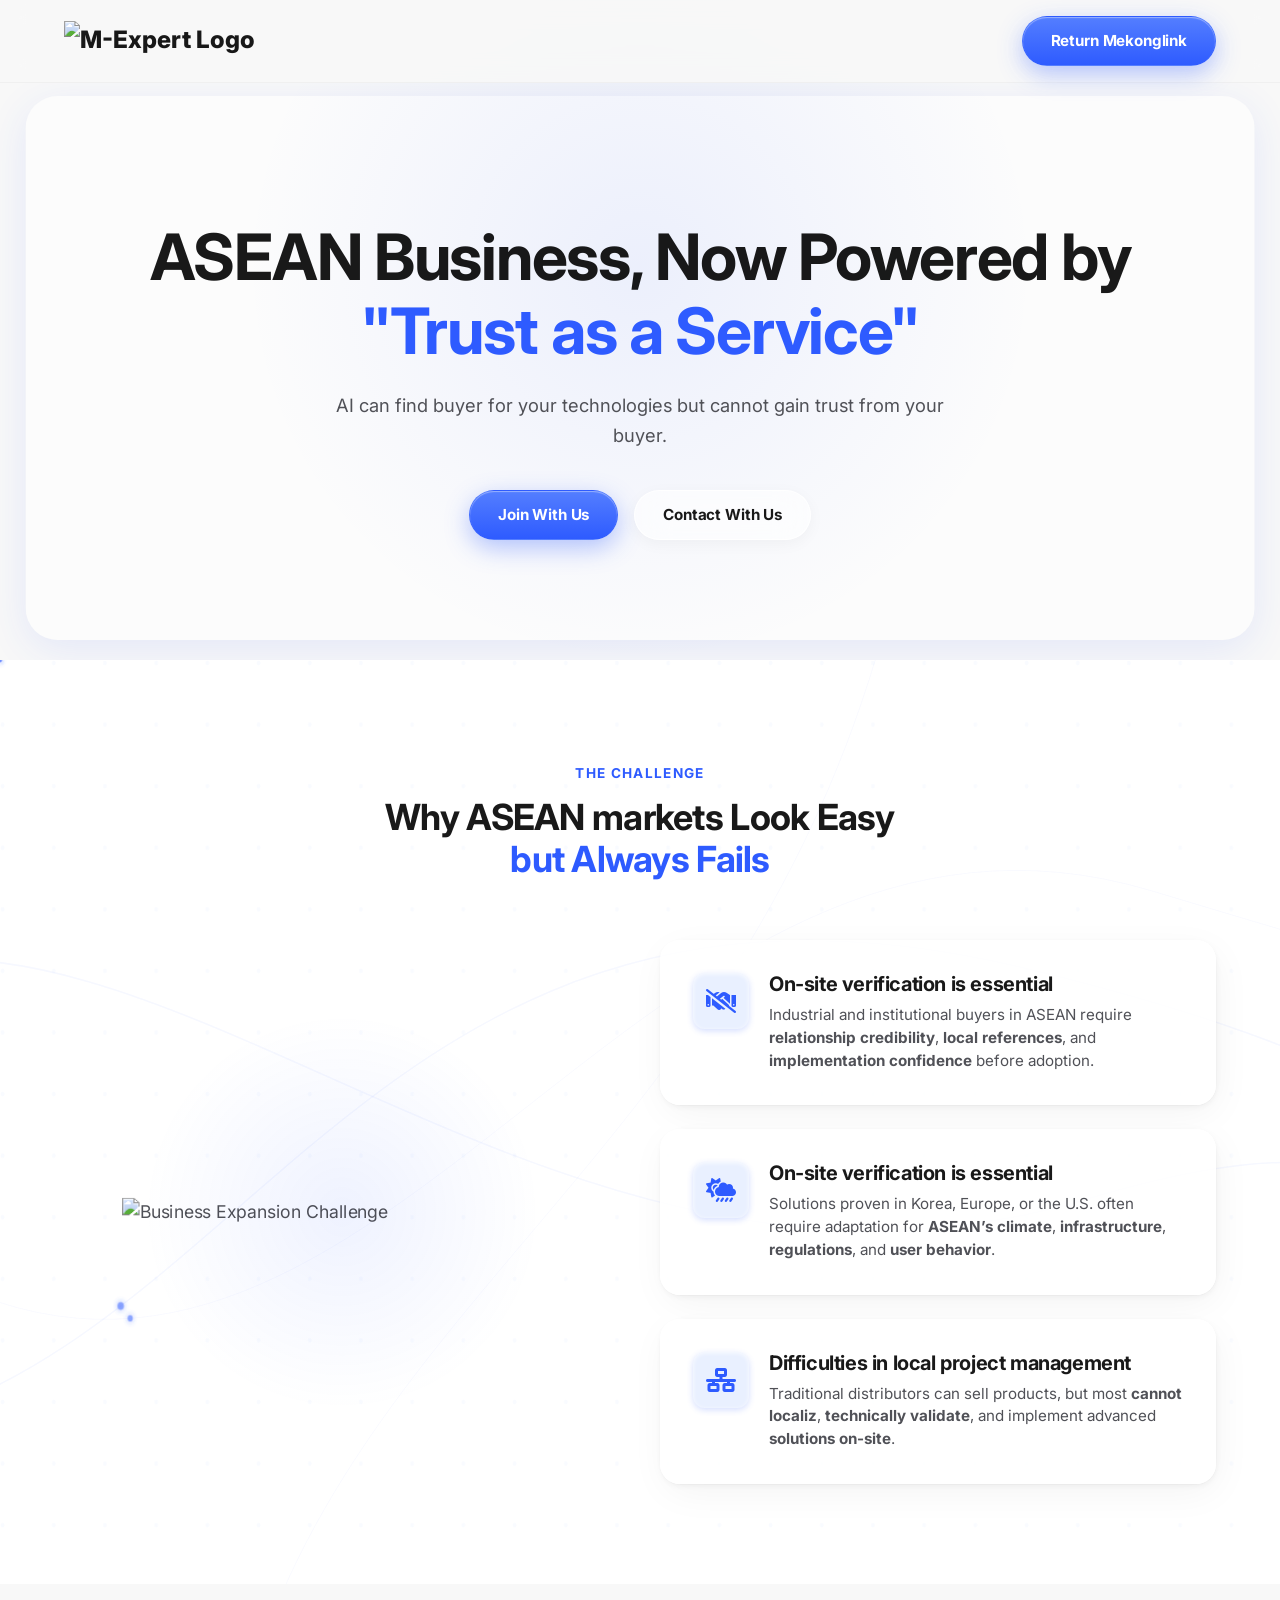
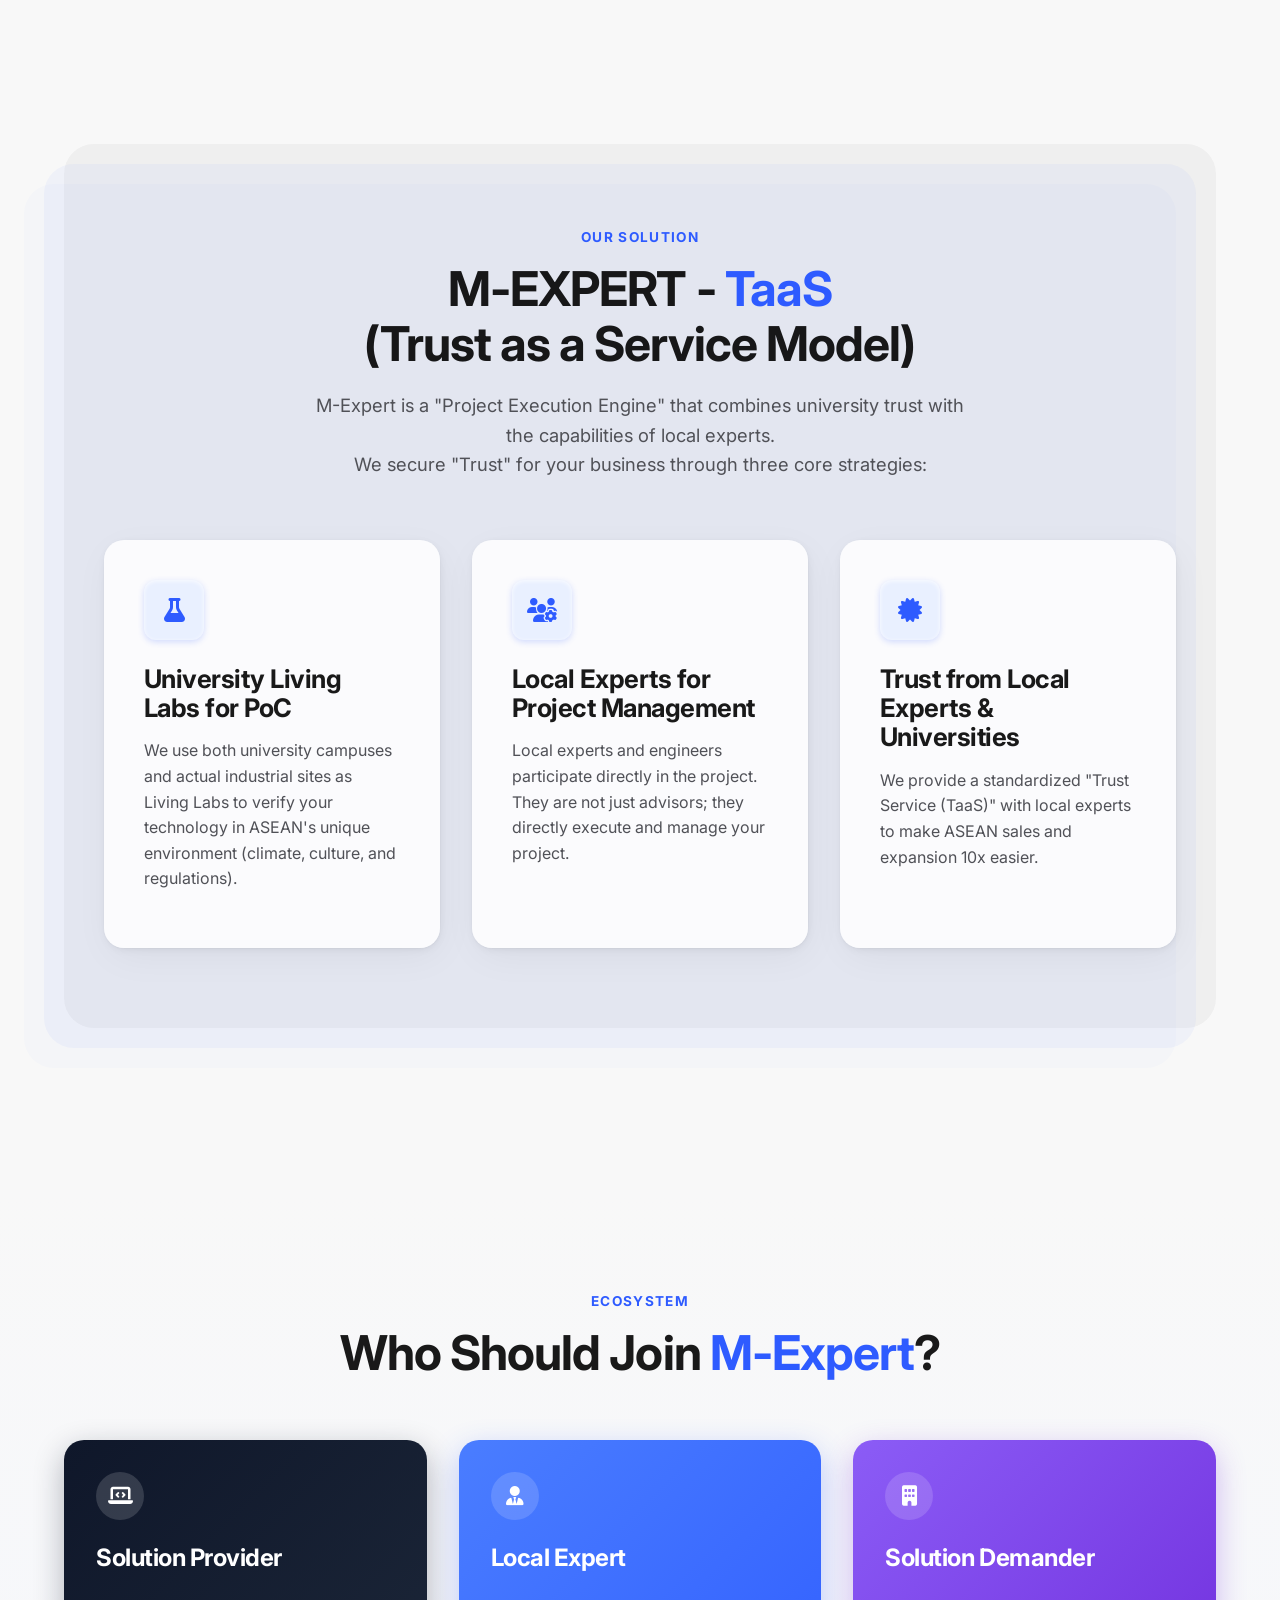
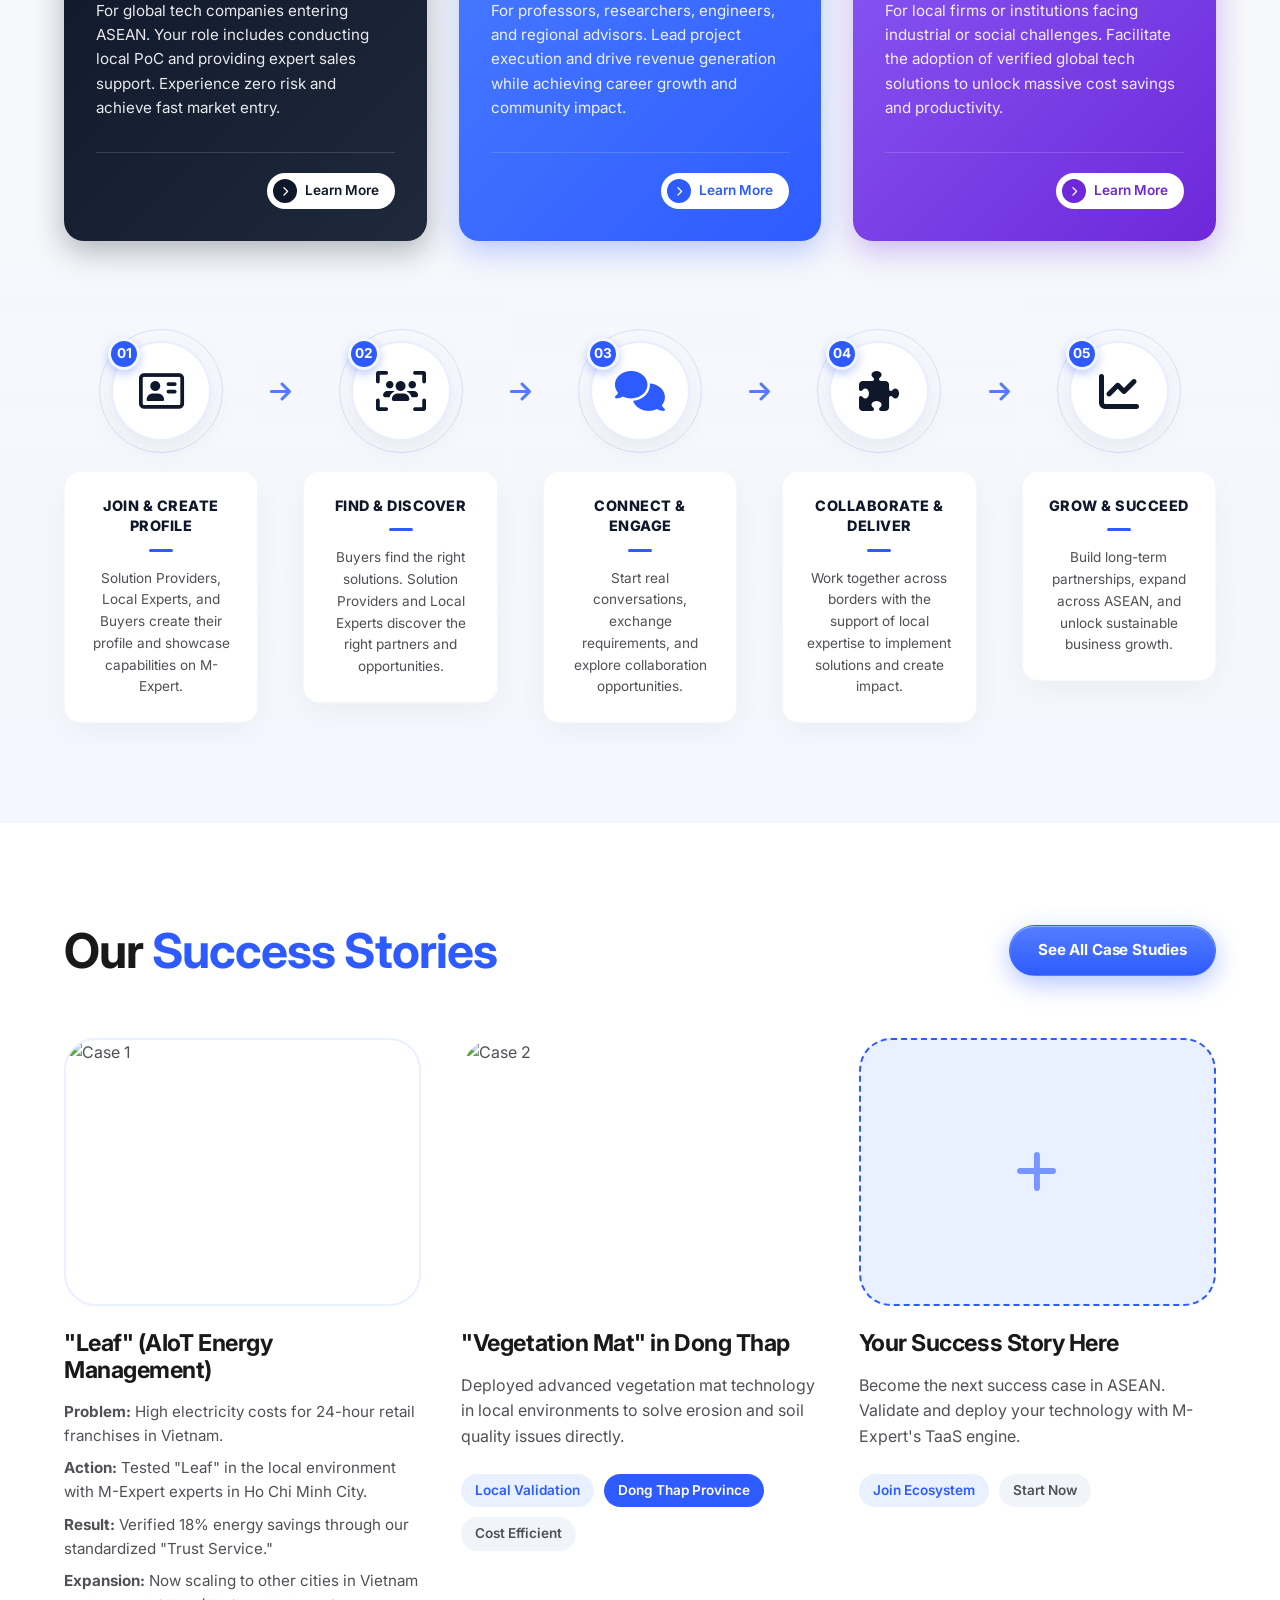
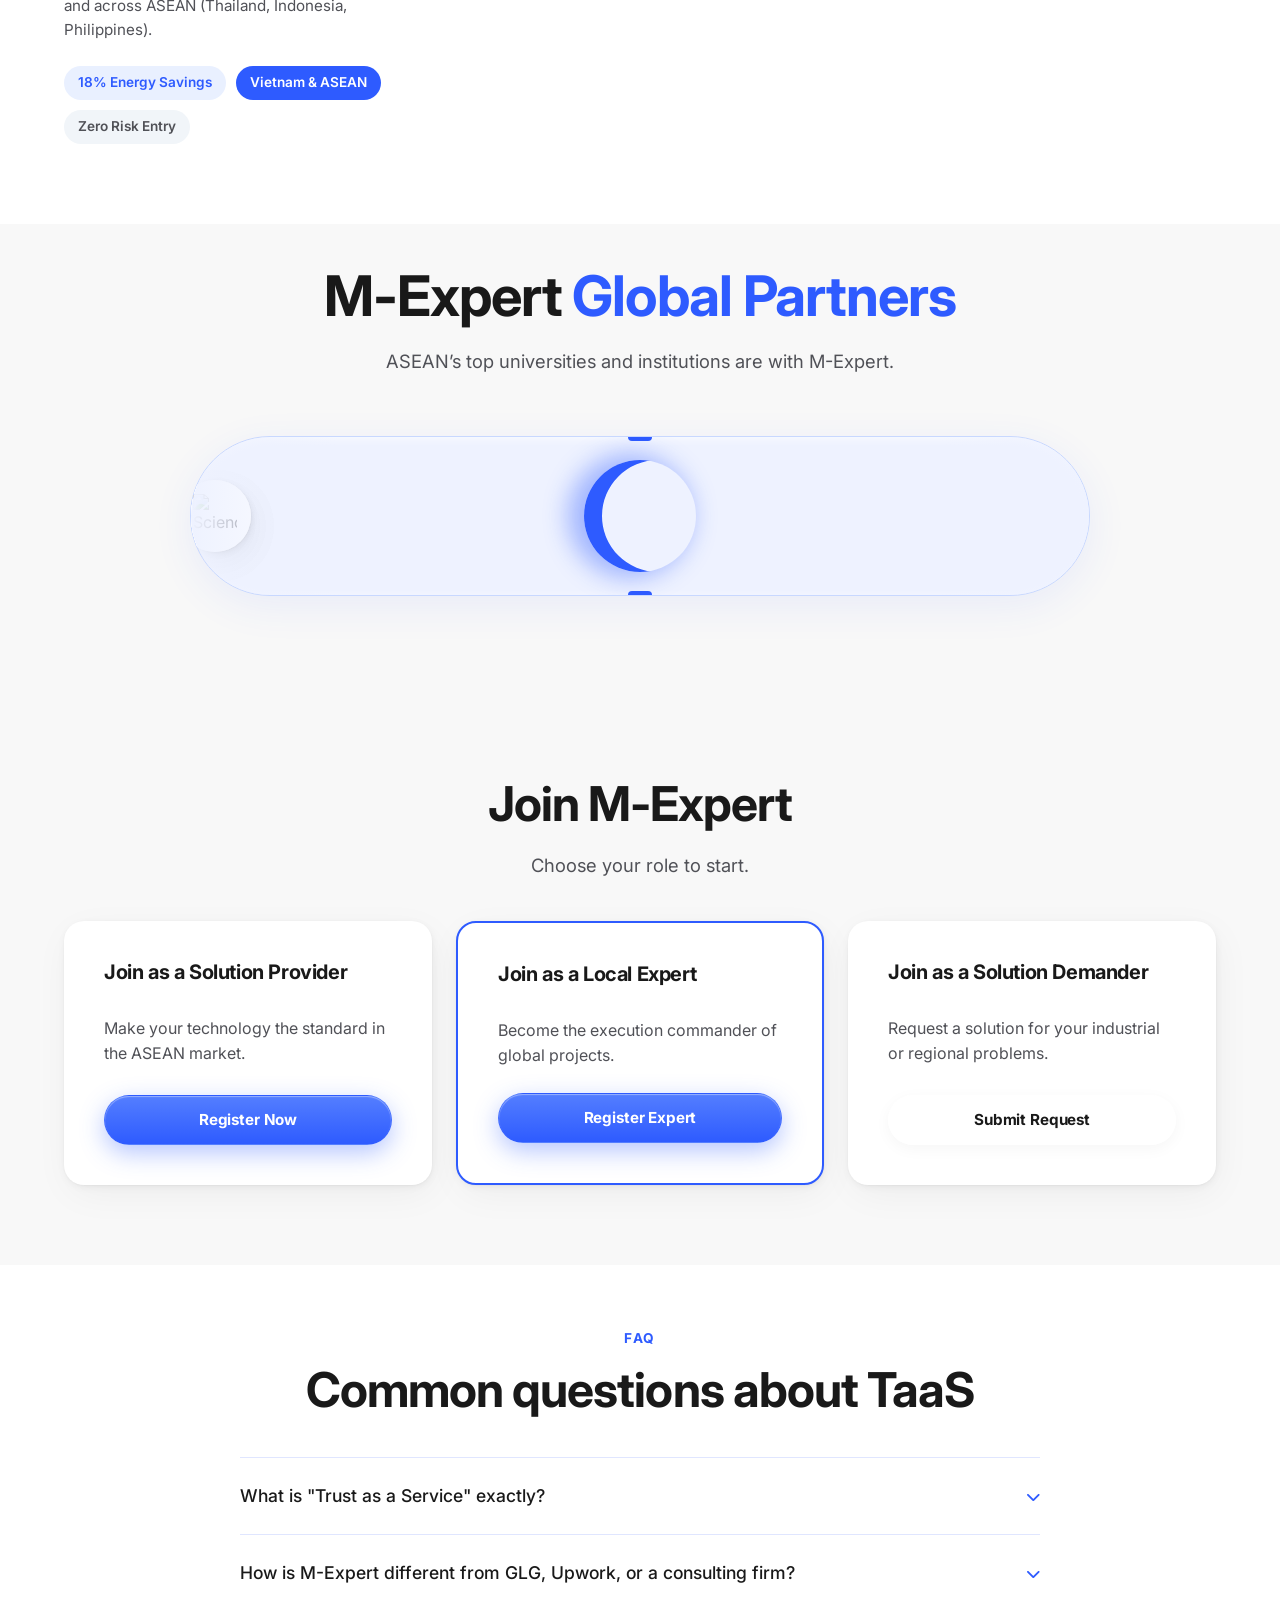
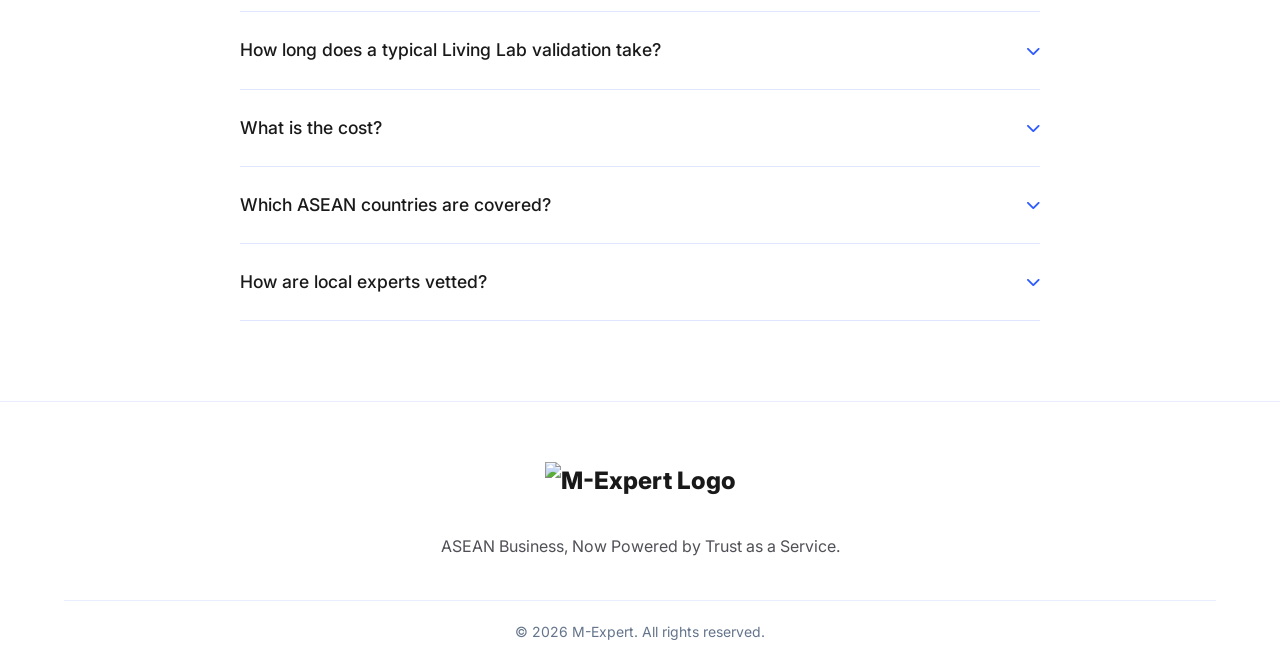
==== commit 8db040d3: "Update index.html" ====
--- a/index.html
+++ b/index.html
@@ -308,8 +308,7 @@
             <h1 class="rolai-h1">ASEAN Business, Now Powered by <span class="text-primary">"Trust as a Service"</span>
             </h1>
             <p class="rolai-text-lead" style="margin-bottom: 40px;">
-                Beyond buyer matching or exhibitions, our ASEAN universities and experts implement your technology
-                directly on-site.
+                AI can find buyer for your technologies but cannot gain trust from your buyer.
             </p>
 
             <div class="hero-cta-group">
@@ -688,56 +687,6 @@
                 <h2 class="rolai-h2">Who Should Join <span class="text-primary">M-Expert</span>?</h2>
             </div>
 
-            <div class="network-hero">
-                <div class="network-glow"></div>
-
-                <div class="network-track track-1"></div>
-                <div class="network-track track-2"></div>
-                <div class="network-track track-3"></div>
-
-                <div class="network-center-btn">
-                    Join the Ecosystem
-                </div>
-
-                <!-- Avatars -->
-                <div class="network-node"
-                    style="width: 70px; height: 70px; top: 50%; left: 50%; margin-top: -85px; margin-left: -50px;">
-                    <img src="Media/Chuyên gia/063416b8774d65c6f4beb21b6b513404.jpg" alt="Expert">
-                </div>
-                <div class="network-node"
-                    style="width: 80px; height: 80px; top: 50%; left: 50%; margin-top: -100px; margin-left: -230px;">
-                    <img src="Media/Chuyên gia/141399a8b94d2ad0fe25f567372dbe8a.jpg" alt="Expert">
-                </div>
-                <div class="network-node"
-                    style="width: 65px; height: 65px; top: 50%; left: 50%; margin-top: -115px; margin-left: 160px;">
-                    <img src="Media/Chuyên gia/36536f365047183e3c9dc46a26706c08.jpg" alt="Expert">
-                </div>
-                <div class="network-node"
-                    style="width: 85px; height: 85px; top: 50%; left: 50%; margin-top: 50px; margin-left: -280px;">
-                    <img src="Media/Chuyên gia/4996b79653aea03b5225f7a4ac7fff47.jpg" alt="Expert">
-                </div>
-                <div class="network-node"
-                    style="width: 75px; height: 75px; top: 50%; left: 50%; margin-top: 75px; margin-left: 200px;">
-                    <img src="Media/Chuyên gia/65d1e130199f47fc09f55540f86f2a3f.jpg" alt="Expert">
-                </div>
-                <div class="network-node"
-                    style="width: 60px; height: 60px; top: 50%; left: 50%; margin-top: 50px; margin-left: -30px;">
-                    <img src="Media/Chuyên gia/75d0b77c86a249b9d6ca7ee3856be375.jpg" alt="Expert">
-                </div>
-
-                <!-- Icon Pills -->
-                <div class="network-icon-node" style="top: 50%; left: 50%; margin-top: 10px; margin-left: -370px;">
-                    <i class="fa-solid fa-lock"></i>
-                </div>
-                <div class="network-icon-node" style="top: 50%; left: 50%; margin-top: 110px; margin-left: 50px;">
-                    <i class="fa-solid fa-thumbs-up"></i>
-                </div>
-                <div class="network-icon-node" style="top: 50%; left: 50%; margin-top: -20px; margin-left: 320px;">
-                    <i class="fa-solid fa-arrow-pointer"></i>
-                </div>
-
-
-            </div>
 
             <style>
                 .eco-card-new {
@@ -901,6 +850,243 @@
                     </div>
                 </div>
             </div>
+
+            <!-- How We Work Section -->
+            <style>
+                .hww-section {
+                    margin-top: 100px;
+                }
+                .hww-grid {
+                    display: flex;
+                    align-items: flex-start;
+                    justify-content: space-between;
+                    gap: 12px;
+                    position: relative;
+                }
+                .hww-step {
+                    display: flex;
+                    flex-direction: column;
+                    align-items: center;
+                    width: calc(20% - 24px);
+                    position: relative;
+                    z-index: 2;
+                }
+                .hww-icon-wrapper {
+                    position: relative;
+                    width: 100px;
+                    height: 100px;
+                    background-color: #ffffff;
+                    border-radius: 50%;
+                    display: flex;
+                    align-items: center;
+                    justify-content: center;
+                    font-size: 40px;
+                    color: var(--rolai-text-headline);
+                    box-shadow: 0 10px 25px rgba(0,0,0,0.05);
+                    border: 2px solid rgba(46, 91, 255, 0.1);
+                    margin-bottom: 30px;
+                    transition: transform 0.3s ease, box-shadow 0.3s ease;
+                }
+                .hww-step:hover .hww-icon-wrapper {
+                    transform: translateY(-5px);
+                    box-shadow: 0 15px 35px rgba(46, 91, 255, 0.15);
+                    border-color: var(--rolai-blue-primary);
+                }
+                .hww-icon-wrapper::before {
+                    content: '';
+                    position: absolute;
+                    top: -14px;
+                    left: -14px;
+                    right: -14px;
+                    bottom: -14px;
+                    border-radius: 50%;
+                    border: 1px solid rgba(46, 91, 255, 0.15);
+                    z-index: -1;
+                    transition: all 0.3s ease;
+                }
+                .hww-step:hover .hww-icon-wrapper::before {
+                    background: rgba(46, 91, 255, 0.03);
+                    border-color: rgba(46, 91, 255, 0.3);
+                }
+                .hww-number {
+                    position: absolute;
+                    top: -5px;
+                    left: -5px;
+                    width: 32px;
+                    height: 32px;
+                    background-color: var(--rolai-blue-primary);
+                    color: #ffffff;
+                    border-radius: 50%;
+                    display: flex;
+                    align-items: center;
+                    justify-content: center;
+                    font-size: 0.85rem;
+                    font-weight: 700;
+                    border: 3px solid #f4f7ff;
+                    box-shadow: 0 4px 10px rgba(46, 91, 255, 0.3);
+                }
+                .hww-card {
+                    background-color: #ffffff;
+                    border-radius: 16px;
+                    padding: 24px 20px;
+                    text-align: center;
+                    width: 100%;
+                    height: 100%;
+                    box-shadow: 0 10px 30px rgba(0,0,0,0.04);
+                    border: 1px solid rgba(0,0,0,0.03);
+                    transition: transform 0.3s ease;
+                }
+                .hww-step:hover .hww-card {
+                    transform: translateY(-5px);
+                    box-shadow: 0 15px 40px rgba(0,0,0,0.08);
+                }
+                .hww-card h4 {
+                    color: #0F172A;
+                    font-size: 0.9rem;
+                    font-weight: 800;
+                    margin-bottom: 12px;
+                    text-transform: uppercase;
+                    letter-spacing: 0.5px;
+                    line-height: 1.4;
+                }
+                .hww-card-divider {
+                    width: 24px;
+                    height: 3px;
+                    background-color: var(--rolai-blue-primary);
+                    margin: 0 auto 16px;
+                    border-radius: 2px;
+                }
+                .hww-card p {
+                    color: var(--rolai-text-body);
+                    font-size: 0.85rem;
+                    line-height: 1.6;
+                    margin: 0;
+                }
+                .hww-arrow {
+                    color: var(--rolai-blue-primary);
+                    font-size: 24px;
+                    margin-top: 38px; /* Vertically centered with 100px icon */
+                    flex-shrink: 0;
+                    opacity: 0.8;
+                }
+
+                @media (max-width: 1024px) {
+                    .hww-grid {
+                        flex-direction: column;
+                        align-items: center;
+                        gap: 30px;
+                    }
+                    .hww-step {
+                        width: 100%;
+                        max-width: 400px;
+                        flex-direction: row;
+                        align-items: center;
+                        gap: 24px;
+                    }
+                    .hww-icon-wrapper {
+                        margin-bottom: 0;
+                        flex-shrink: 0;
+                        width: 80px;
+                        height: 80px;
+                        font-size: 32px;
+                    }
+                    .hww-card {
+                        text-align: left;
+                    }
+                    .hww-card-divider {
+                        margin-left: 0;
+                    }
+                    .hww-arrow {
+                        transform: rotate(90deg);
+                        margin-top: 0;
+                    }
+                }
+                @media (max-width: 480px) {
+                    .hww-step {
+                        flex-direction: column;
+                        text-align: center;
+                    }
+                    .hww-card {
+                        text-align: center;
+                    }
+                    .hww-card-divider {
+                        margin: 0 auto 16px;
+                    }
+                }
+            </style>
+
+            <div class="hww-section">
+                <div class="hww-grid">
+                    <!-- Step 1 -->
+                    <div class="hww-step">
+                        <div class="hww-icon-wrapper">
+                            <div class="hww-number">01</div>
+                            <i class="fa-regular fa-address-card" style="color: #0F172A;"></i>
+                        </div>
+                        <div class="hww-card">
+                            <h4>Join & Create Profile</h4>
+                            <div class="hww-card-divider"></div>
+                            <p>Solution Providers, Local Experts, and Buyers create their profile and showcase capabilities on M-Expert.</p>
+                        </div>
+                    </div>
+                    <i class="fa-solid fa-arrow-right hww-arrow"></i>
+
+                    <!-- Step 2 -->
+                    <div class="hww-step">
+                        <div class="hww-icon-wrapper">
+                            <div class="hww-number">02</div>
+                            <i class="fa-solid fa-users-viewfinder" style="color: #0F172A;"></i>
+                        </div>
+                        <div class="hww-card">
+                            <h4>Find & Discover</h4>
+                            <div class="hww-card-divider"></div>
+                            <p>Buyers find the right solutions. Solution Providers and Local Experts discover the right partners and opportunities.</p>
+                        </div>
+                    </div>
+                    <i class="fa-solid fa-arrow-right hww-arrow"></i>
+
+                    <!-- Step 3 -->
+                    <div class="hww-step">
+                        <div class="hww-icon-wrapper">
+                            <div class="hww-number">03</div>
+                            <i class="fa-solid fa-comments" style="color: var(--rolai-blue-primary);"></i>
+                        </div>
+                        <div class="hww-card">
+                            <h4>Connect & Engage</h4>
+                            <div class="hww-card-divider"></div>
+                            <p>Start real conversations, exchange requirements, and explore collaboration opportunities.</p>
+                        </div>
+                    </div>
+                    <i class="fa-solid fa-arrow-right hww-arrow"></i>
+
+                    <!-- Step 4 -->
+                    <div class="hww-step">
+                        <div class="hww-icon-wrapper">
+                            <div class="hww-number">04</div>
+                            <i class="fa-solid fa-puzzle-piece" style="color: #0F172A;"></i>
+                        </div>
+                        <div class="hww-card">
+                            <h4>Collaborate & Deliver</h4>
+                            <div class="hww-card-divider"></div>
+                            <p>Work together across borders with the support of local expertise to implement solutions and create impact.</p>
+                        </div>
+                    </div>
+                    <i class="fa-solid fa-arrow-right hww-arrow"></i>
+
+                    <!-- Step 5 -->
+                    <div class="hww-step">
+                        <div class="hww-icon-wrapper">
+                            <div class="hww-number">05</div>
+                            <i class="fa-solid fa-chart-line" style="color: #0F172A;"></i>
+                        </div>
+                        <div class="hww-card">
+                            <h4>Grow & Succeed</h4>
+                            <div class="hww-card-divider"></div>
+                            <p>Build long-term partnerships, expand across ASEAN, and unlock sustainable business growth.</p>
+                        </div>
+                    </div>
+                </div>
+            </div>
         </div>
     </section>
 
@@ -953,8 +1139,7 @@
                     <div class="case-img-wrap"
                         style="width: 100%; aspect-ratio: 4/3; border-radius: 32px; overflow: hidden; border: 2px solid var(--rolai-blue-bg); position: relative;">
                         <!-- Placeholder matching prompt's aesthetic -->
-                        <img src="Media/Leaf.png"
-                            alt="Case 1" style="width: 100%; height: 100%; object-fit: cover;">
+                        <img src="Media/Leaf.png" alt="Case 1" style="width: 100%; height: 100%; object-fit: cover;">
                     </div>
 
                     <div class="case-content" style="display: flex; flex-direction: column; gap: 16px;">
@@ -994,8 +1179,8 @@
                 <div class="case-card" style="display: flex; flex-direction: column; gap: 24px;">
                     <div class="case-img-wrap"
                         style="width: 100%; aspect-ratio: 4/3; border-radius: 32px; overflow: hidden; border: 2px solid transparent; position: relative;">
-                        <img src="Media/vegetationmat.png"
-                            alt="Case 2" style="width: 100%; height: 100%; object-fit: cover;">
+                        <img src="Media/vegetationmat.png" alt="Case 2"
+                            style="width: 100%; height: 100%; object-fit: cover;">
                     </div>
 
                     <div class="case-content" style="display: flex; flex-direction: column; gap: 16px;">
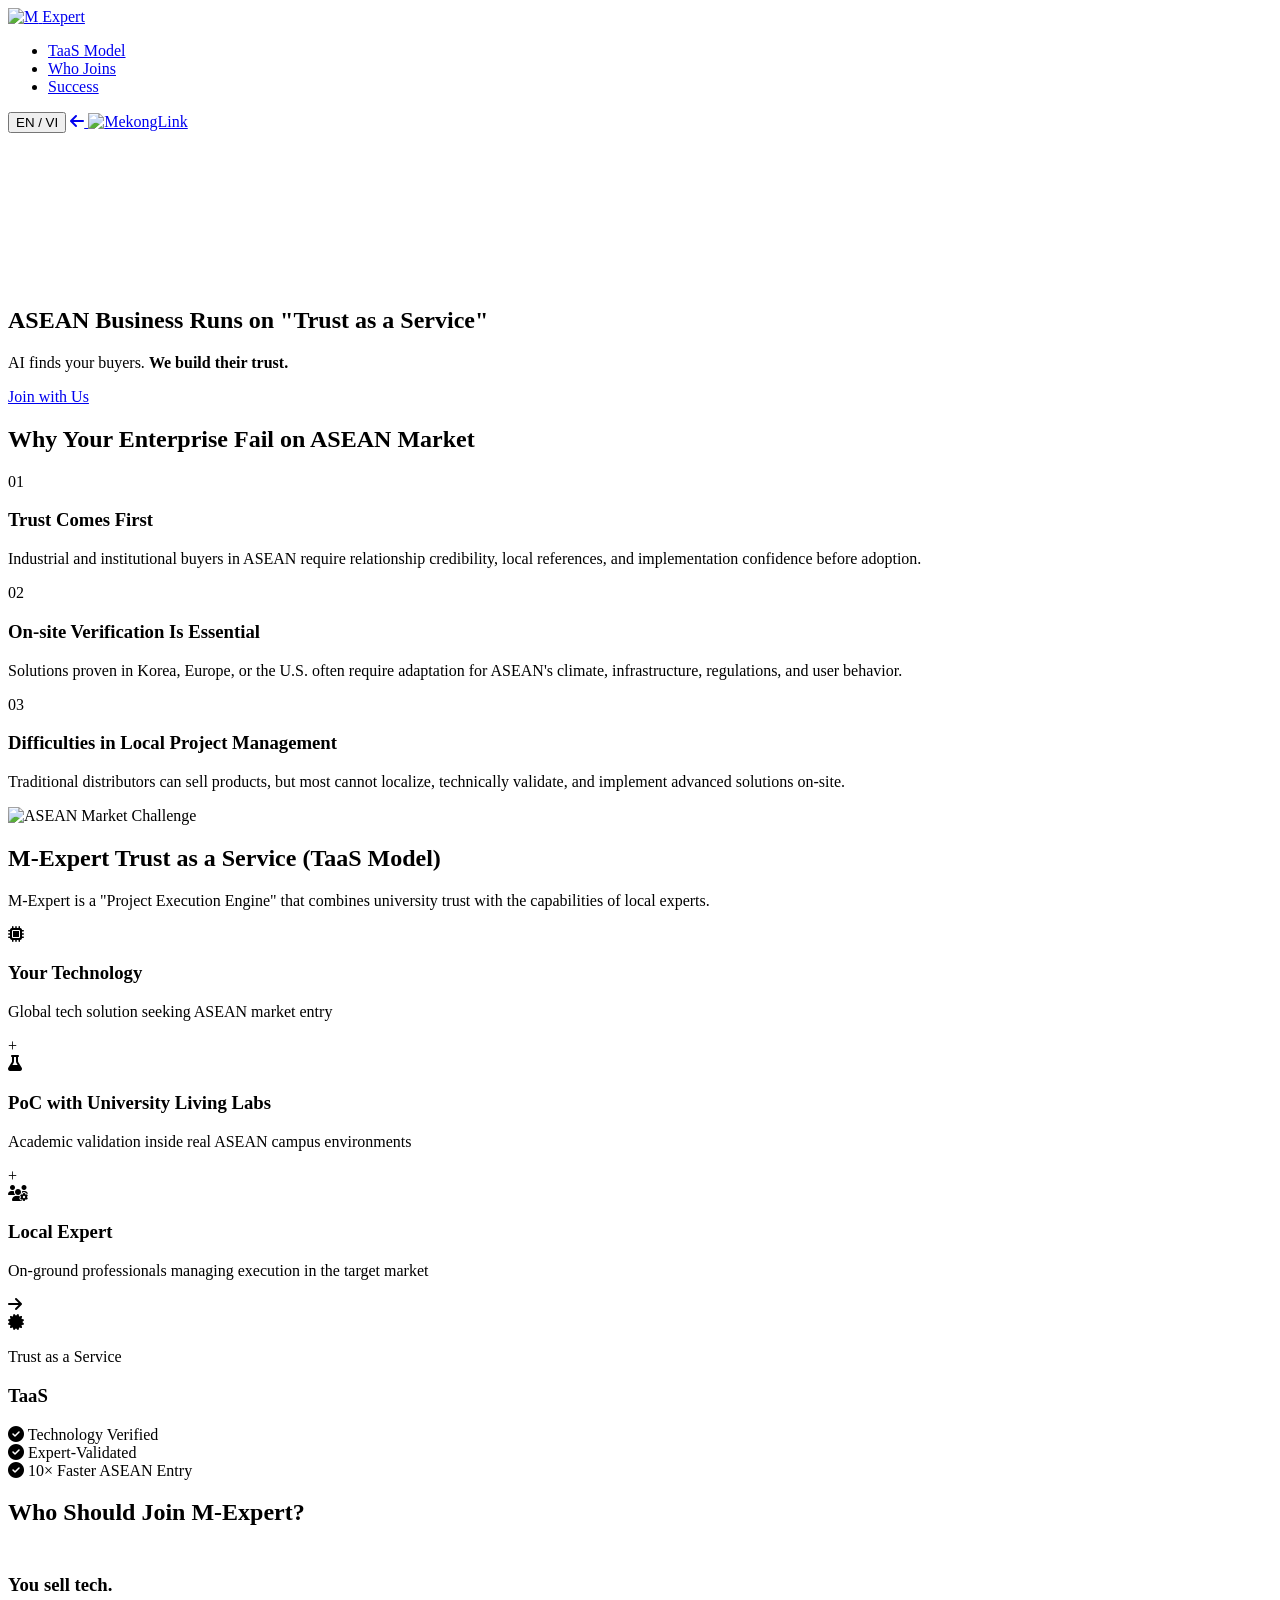
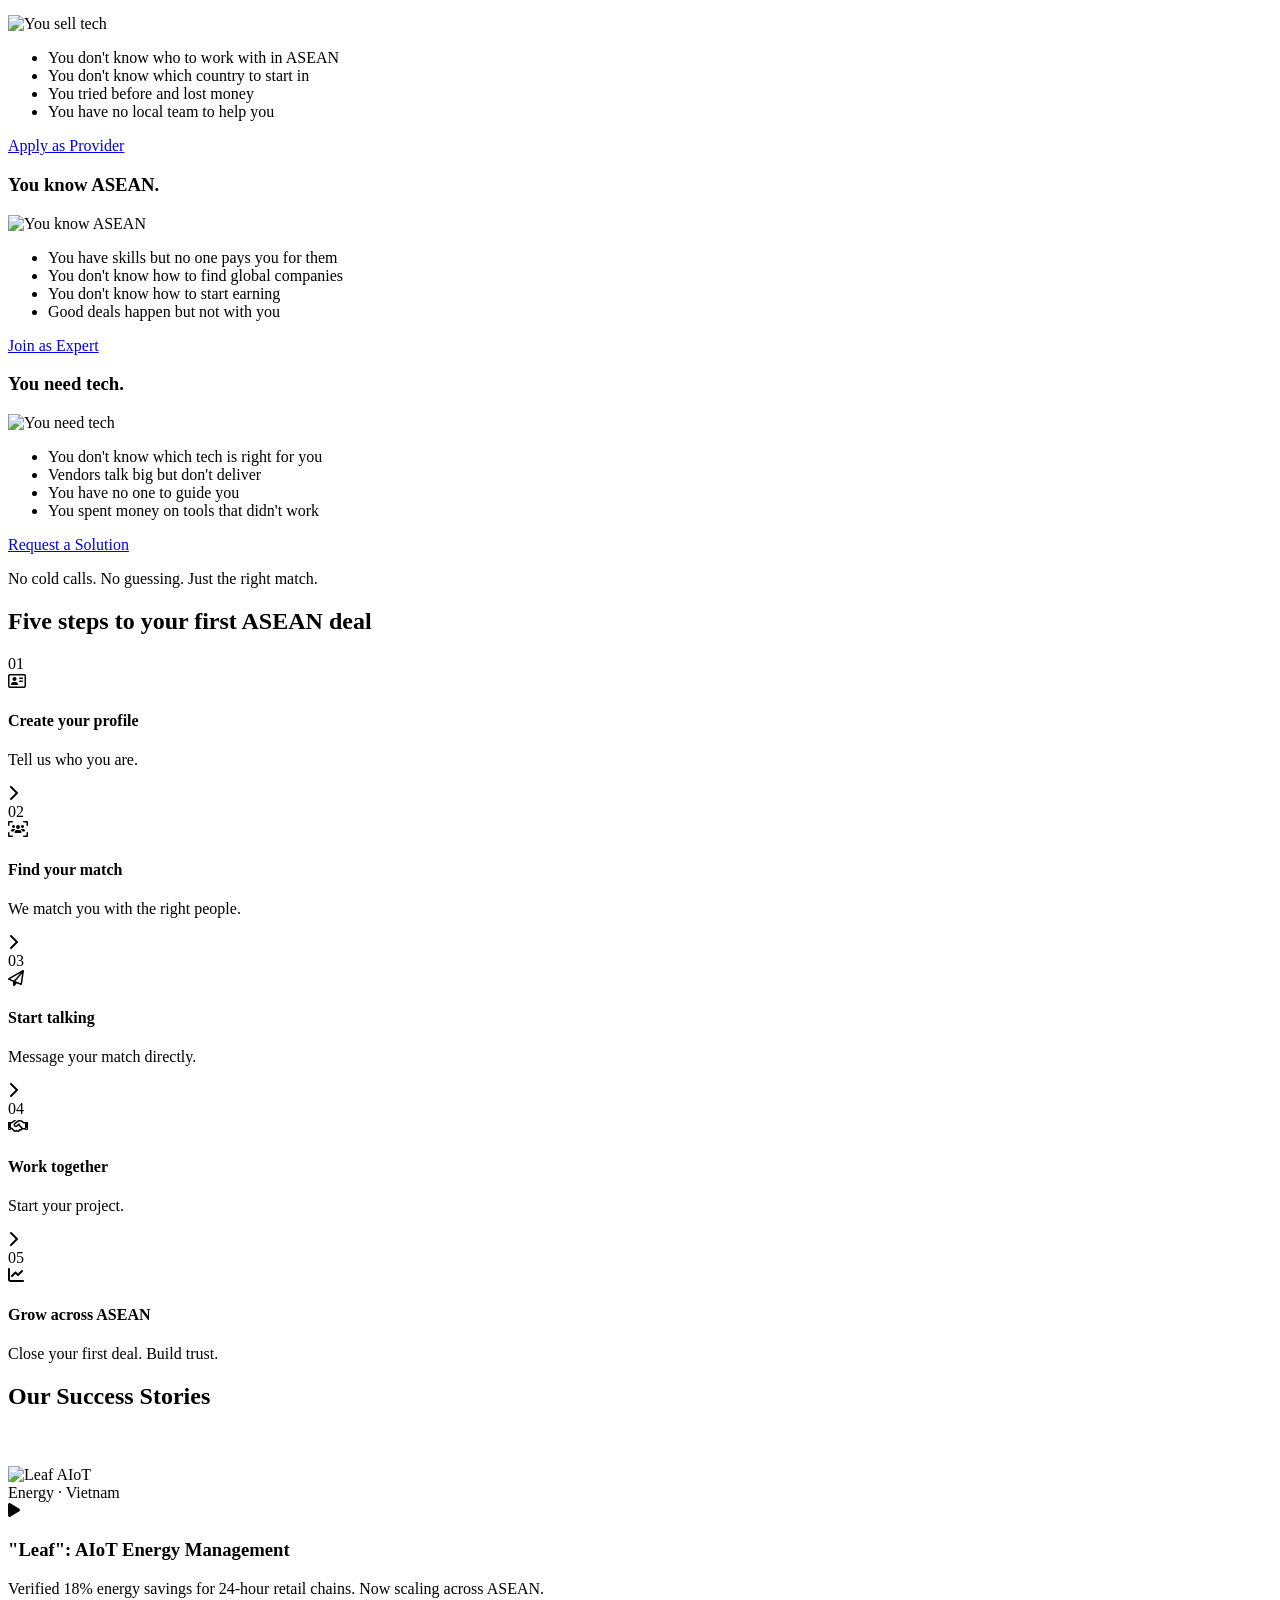
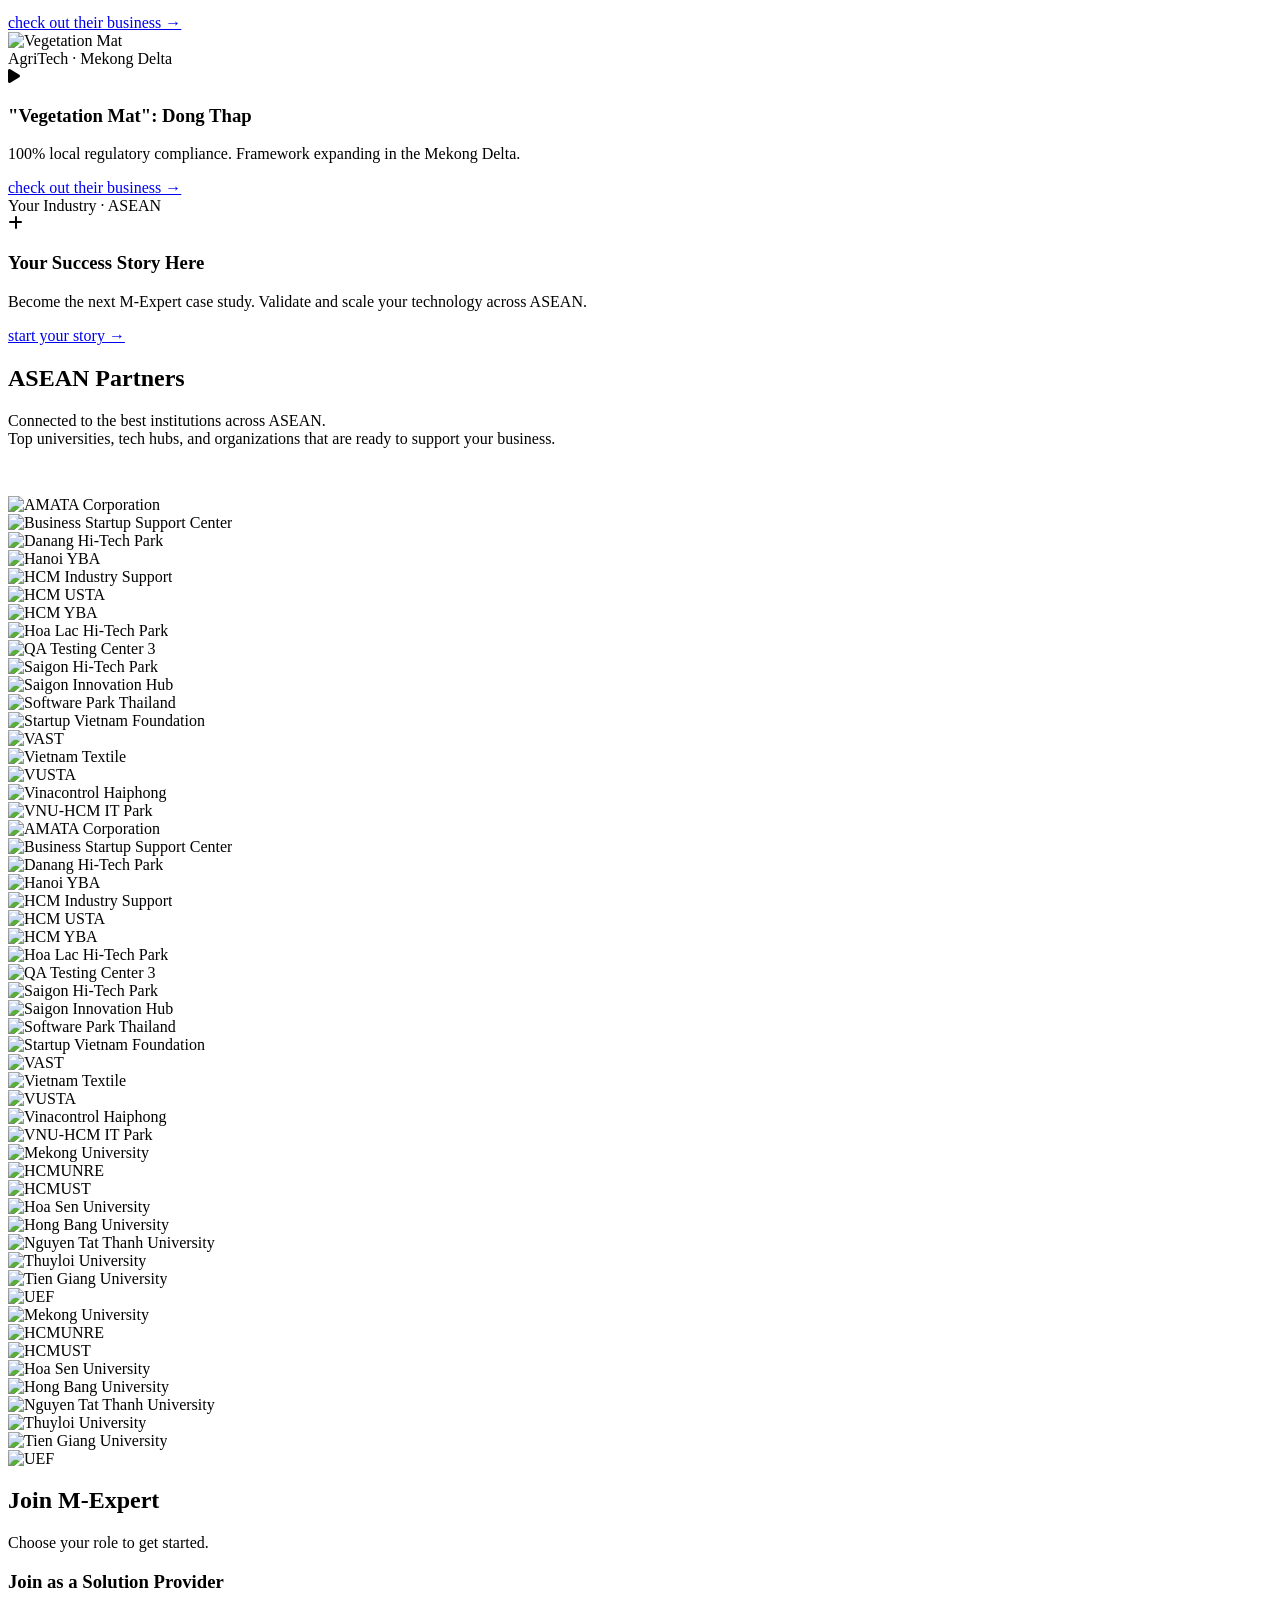
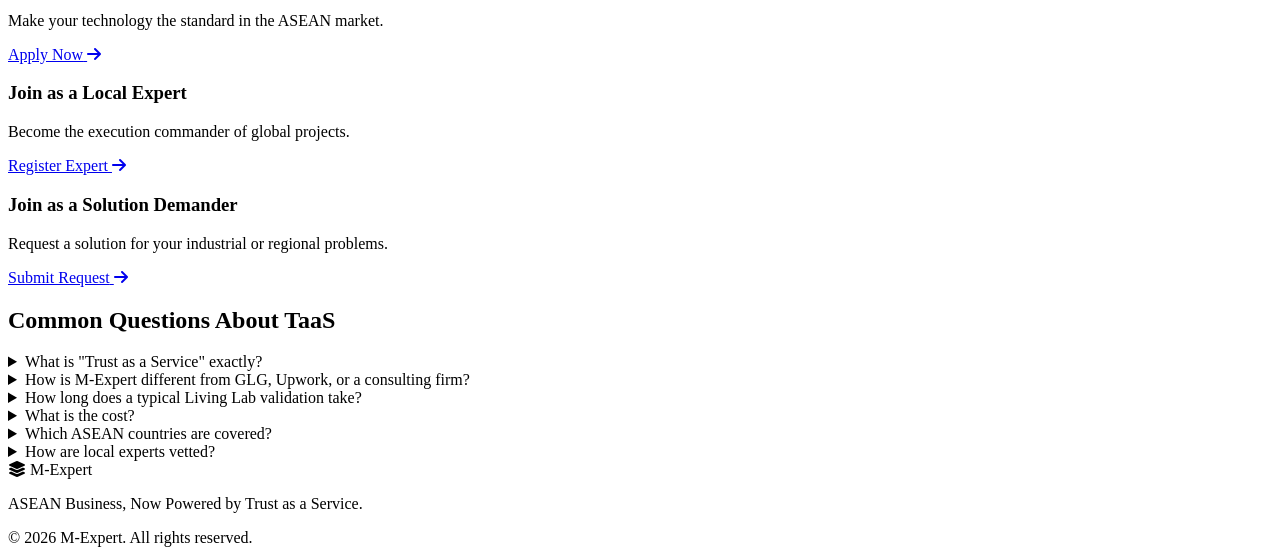
==== commit 487c4dc6: "Update index.html" ====
--- a/index.html
+++ b/index.html
@@ -1,1420 +1,795 @@
 <!DOCTYPE html>
-<html lang="en">
+<html lang="en" data-lang="en">
 
 <head>
-    <meta charset="UTF-8">
-    <meta name="viewport" content="width=device-width, initial-scale=1.0">
-    <title>M-Expert | ASEAN Business</title>
-    <link rel="preconnect" href="https://fonts.googleapis.com">
-    <link rel="preconnect" href="https://fonts.gstatic.com" crossorigin>
+    <meta charset="UTF-8" />
+    <meta name="viewport" content="width=device-width, initial-scale=1.0" />
+    <title>M-Expert | ASEAN Business, Powered by Trust as a Service</title>
+    <meta name="description"
+        content="M-Expert: Trust as a Service (TaaS) for ASEAN. University-validated experts and Living Labs help global tech companies enter ASEAN markets 10x faster." />
+    <meta property="og:type" content="website" />
+    <meta property="og:title" content="M-Expert: Trust as a Service for ASEAN" />
+    <meta property="og:description"
+        content="The expert-led project execution platform helping global tech enter ASEAN markets 10x faster, through university-validated experts and Living Labs." />
+    <meta property="og:url" content="https://mekonglink.com/" />
+    <meta name="twitter:card" content="summary_large_image" />
+    <script type="application/ld+json">
+    {"@context":"https://schema.org","@type":"Organization","name":"M-Expert","url":"https://mekonglink.com/","description":"Trust as a Service (TaaS) platform for global technology companies entering ASEAN markets.","areaServed":["Vietnam","Thailand","Indonesia","Malaysia","Philippines","Singapore"]}
+    </script>
+    <link rel="preconnect" href="https://fonts.googleapis.com" />
+    <link rel="preconnect" href="https://fonts.gstatic.com" crossorigin />
     <link href="https://fonts.googleapis.com/css2?family=Inter:wght@400;500;600;700;800;900&display=swap"
-        rel="stylesheet">
-    <link rel="stylesheet" href="https://cdnjs.cloudflare.com/ajax/libs/font-awesome/6.4.0/css/all.min.css">
-    <link rel="stylesheet" href="rolai-framework.css">
-    <style>
-        /* Specific adjustments not in the general framework */
-        .logo {
-            font-size: 1.5rem;
-            font-weight: 800;
-            color: var(--rolai-text-headline);
-            display: flex;
-            align-items: center;
-            gap: 8px;
-        }
-
-        .logo i {
-            color: var(--rolai-blue-primary);
-        }
-
-        .hero-section {
-            padding: 180px 0 60px;
-            text-align: center;
-            position: relative;
-            overflow: hidden;
-        }
-
-        .hero-bg-accent {
-            position: absolute;
-            top: -20%;
-            left: 50%;
-            transform: translateX(-50%);
-            width: 800px;
-            height: 800px;
-            background: radial-gradient(circle, rgba(46, 91, 255, 0.08) 0%, rgba(248, 248, 248, 0) 70%);
-            z-index: -1;
-        }
-
-        .text-primary {
-            color: var(--rolai-blue-primary);
-        }
-
-        .section-header {
-            text-align: center;
-            margin-bottom: 60px;
-        }
-
-        .hero-cta-group {
-            display: flex;
-            gap: 16px;
-            justify-content: center;
-        }
-
-        /* Marquee Pill Design */
-        .social-proof {
-            padding: 80px 0;
-            text-align: center;
-        }
-
-        .logo-marquee-pill {
-            background: #eef2ff;
-            border-radius: 1000px;
-            box-shadow: inset 0 2px 10px rgba(255, 255, 255, 0.7), 0 10px 40px rgba(46, 91, 255, 0.08);
-            border: 1px solid #c8d8ff;
-            padding: 24px;
-            overflow: hidden;
-            position: relative;
-            max-width: 900px;
-            height: 160px;
-            margin: 0 auto;
-            display: flex;
-            align-items: center;
-        }
-
-        .logo-marquee-pill::before,
-        .logo-marquee-pill::after {
-            content: '';
-            position: absolute;
-            top: 0;
-            width: 150px;
-            height: 100%;
-            z-index: 6;
-            /* above bubbles but below center ring if needed */
-            pointer-events: none;
-        }
-
-        .logo-marquee-pill::before {
-            left: 0;
-            background: linear-gradient(to right, #eef2ff, transparent);
-        }
-
-        .logo-marquee-pill::after {
-            right: 0;
-            background: linear-gradient(to left, #eef2ff, transparent);
-        }
-
-        .pill-dash-top,
-        .pill-dash-bottom {
-            position: absolute;
-            left: 50%;
-            transform: translateX(-50%);
-            width: 24px;
-            height: 4px;
-            background-color: var(--rolai-blue-primary);
-            border-radius: 4px;
-            z-index: 10;
-        }
-
-        .pill-dash-top {
-            top: 0;
-            border-top-left-radius: 0;
-            border-top-right-radius: 0;
-        }
-
-        .pill-dash-bottom {
-            bottom: 0;
-            border-bottom-left-radius: 0;
-            border-bottom-right-radius: 0;
-        }
-
-        .marquee-track {
-            position: relative;
-            width: 100%;
-            height: 100%;
-            display: flex;
-            align-items: center;
-        }
-
-        .logo-bubble {
-            position: absolute;
-            top: 50%;
-            margin-top: -36px;
-            margin-left: -36px;
-            width: 72px;
-            height: 72px;
-            border-radius: 50%;
-            background: #ffffff;
-            box-shadow: var(--rolai-shadow-soft);
-            display: flex;
-            align-items: center;
-            justify-content: center;
-            padding: 14px;
-            z-index: 5;
-            animation: slideRightScale 15s linear infinite;
-        }
-
-        .logo-bubble img {
-            max-width: 100%;
-            max-height: 100%;
-            object-fit: contain;
-        }
-
-        @keyframes slideRightScale {
-            0% {
-                left: -10%;
-                transform: scale(0.8);
-                opacity: 0;
-            }
-
-            10% {
-                left: 2%;
-                transform: scale(0.8);
-                opacity: 1;
-            }
-
-            40% {
-                left: 38%;
-                transform: scale(0.8);
-            }
-
-            45% {
-                left: 44%;
-                transform: scale(1.1);
-            }
-
-            50% {
-                left: 50%;
-                transform: scale(1.55);
-                box-shadow: 0 4px 20px rgba(46, 91, 255, 0.3);
-            }
-
-            55% {
-                left: 56%;
-                transform: scale(1.1);
-            }
-
-            60% {
-                left: 62%;
-                transform: scale(0.8);
-                box-shadow: var(--rolai-shadow-soft);
-            }
-
-            90% {
-                left: 98%;
-                transform: scale(0.8);
-                opacity: 1;
-            }
-
-            100% {
-                left: 110%;
-                transform: scale(0.8);
-                opacity: 0;
-            }
-        }
-
-        .item-1 {
-            animation-delay: 0s;
-        }
-
-        .item-2 {
-            animation-delay: -3.75s;
-        }
-
-        .item-3 {
-            animation-delay: -7.5s;
-        }
-
-        .item-4 {
-            animation-delay: -11.25s;
-        }
-
-        /* Central Crescent Ring */
-        .logo-center-ring {
-            position: absolute;
-            top: 50%;
-            left: 50%;
-            transform: translate(-50%, -50%);
-            width: 112px;
-            /* Same size as scaled bubble */
-            height: 112px;
-            border-radius: 50%;
-            background: transparent;
-            /* Inset shadow draws the crescent ON TOP of the white bubble, outer shadow is glow */
-            box-shadow: inset 18px 0 0px 0px var(--rolai-blue-primary), -10px 0 24px 6px rgba(46, 91, 255, 0.4);
-            z-index: 10;
-            pointer-events: none;
-        }
-    </style>
+        rel="stylesheet" />
+    <link rel="stylesheet" href="https://cdnjs.cloudflare.com/ajax/libs/font-awesome/6.4.0/css/all.min.css" />
+    <link rel="stylesheet" href="style.css" />
 </head>
 
 <body>
 
-    <!-- Navigation (Minimalist) -->
-    <nav class="rolai-navbar">
-        <div class="rolai-container rolai-nav-inner">
-            <div class="logo">
-                <img src="Media/Mexpertlogo.png" alt="M-Expert Logo"
-                    style="height: 40px; width: auto; object-fit: contain;">
-            </div>
-
-            <div style="display: flex; gap: 24px; align-items: center;">
-                <a href="https://mekonglink.com/" class="rolai-btn rolai-btn-primary">Return Mekonglink</a>
+    <!-- ============================================================
+     NAVBAR
+============================================================ -->
+    <nav class="navbar" id="navbar">
+        <div class="container nav-inner">
+            <a href="#hero" class="nav-logo">
+                <img src="Media/Mexpertlogo.webp" alt="M" class="nav-logo-img" />
+                <span class="nav-logo-text">Expert</span>
+            </a>
+            <ul class="nav-links">
+                <li><a href="#solution" data-en="TaaS Model" data-vi="Mô hình TaaS">TaaS Model</a></li>
+                <li><a href="#join" data-en="Who Joins" data-vi="Ai tham gia">Who Joins</a></li>
+                <li><a href="#stories" data-en="Success" data-vi="Thành công">Success</a></li>
+            </ul>
+            <div class="nav-actions">
+                <button class="lang-btn" id="lang-btn" aria-label="Switch language">
+                    <span id="lang-label">EN / VI</span>
+                </button>
+                <a href="https://mekonglink.com" class="nav-mekong" target="_blank" rel="noopener">
+                    <i class="fa-solid fa-arrow-left"></i>
+                    <img src="Media/mekonglinklogo.png" alt="MekongLink" class="nav-mekong-logo" />
+                </a>
             </div>
         </div>
     </nav>
 
-    <!-- ATTENTION: Hero Flow & Above the Fold -->
-    <style>
-        .hero-video-wrapper {
-            position: absolute;
-            top: 96px;
-            /* Start below the fixed header */
-            left: 50%;
-            transform: translateX(-50%);
-            width: 96%;
-            max-width: 1600px;
-            height: calc(100% - 116px);
-            /* Keep border clear at the bottom */
-            border-radius: 32px;
-            overflow: hidden;
-            z-index: -2;
-            box-shadow: 0 10px 40px rgba(46, 91, 255, 0.1);
-        }
-
-        .hero-video {
-            width: 100%;
-            height: 100%;
-            object-fit: cover;
-        }
-
-        .hero-video-overlay {
-            position: absolute;
-            top: 0;
-            left: 0;
-            right: 0;
-            bottom: 0;
-            background: rgba(255, 255, 255, 0.45);
-            /* More visible video */
-        }
-    </style>
-    <section class="hero-section" style="position: relative; z-index: 1; padding-top: 220px; padding-bottom: 120px;">
-        <div class="hero-video-wrapper">
-            <video autoplay muted loop playsinline class="hero-video">
-                <source src="Media/viideohero .mp4" type="video/mp4">
+    <main>
+
+        <!-- ============================================================
+     HEROWhite centered
+============================================================ -->
+        <section id="hero" class="hero hero-light">
+            <!-- Background video -->
+            <video class="hero-bg-video" autoplay muted loop playsinline>
+                <source src="Media/herovideo.mp4" type="video/mp4" />
             </video>
-            <div class="hero-video-overlay"></div>
-        </div>
-        <div class="hero-bg-accent"></div>
-        <div class="rolai-container" style="position: relative; z-index: 2;">
-            <h1 class="rolai-h1">ASEAN Business, Now Powered by <span class="text-primary">"Trust as a Service"</span>
-            </h1>
-            <p class="rolai-text-lead" style="margin-bottom: 40px;">
-                AI can find buyer for your technologies but cannot gain trust from your buyer.
-            </p>
-
-            <div class="hero-cta-group">
-                <a href="#cta" class="rolai-btn rolai-btn-primary">Join With Us</a>
-                <a href="#why" class="rolai-btn rolai-btn-secondary">Contact With Us</a>
-            </div>
-        </div>
-
-
-    </section>
-
-    <!-- INTEREST: Why M-Expert -->
-    <style>
-        .why-bg-lines {
-            position: absolute;
-            top: 0;
-            left: 0;
-            width: 100%;
-            height: 100%;
-            pointer-events: none;
-            z-index: 0;
-            overflow: hidden;
-        }
-
-        .why-bg-lines svg {
-            width: 100%;
-            height: 100%;
-            opacity: 0.8;
-        }
-    </style>
-    <section id="why" class="rolai-section" style="position: relative; overflow: hidden; background-color: #ffffff;">
-        <div class="why-bg-lines">
-            <svg viewBox="0 0 1000 600" preserveAspectRatio="none" xmlns="http://www.w3.org/2000/svg">
-                <!-- Extremely faint micro-dot grid for depth -->
-                <defs>
-                    <pattern id="dotGrid" width="40" height="40" patternUnits="userSpaceOnUse">
-                        <circle cx="2" cy="2" r="1.5" fill="rgba(46,91,255,0.03)" />
-                    </pattern>
-                    <!-- Soft glow for nodes -->
-                    <filter id="glow" x="-20%" y="-20%" width="140%" height="140%">
-                        <feGaussianBlur stdDeviation="2" result="blur" />
-                        <feComposite in="SourceGraphic" in2="blur" operator="over" />
-                    </filter>
-                </defs>
-                <rect width="100%" height="100%" fill="url(#dotGrid)" />
-
-                <!-- Abstract graceful bezier curves (Fiber optics / Neural path) -->
-                <g fill="none" stroke="rgba(46,91,255,0.05)" stroke-width="1">
-                    <path id="path1" d="M-100,500 C 200,450 300,100 800,200 S 1100,400 1200,300" />
-                    <path id="path2" d="M-50,400 C 300,550 500,50 900,150 S 1100,200 1200,100" stroke-width="0.5" />
-                    <path id="path3" d="M-100,200 C 150,150 450,450 850,350 S 1050,500 1200,450" />
-                    <path id="path4" d="M200,650 C 300,400 600,300 700,-50" stroke-width="0.5" />
-                </g>
-
-                <!-- Moving data particles on paths -->
-                <g fill="rgba(46,91,255,0.6)" filter="url(#glow)">
-                    <circle r="2.5">
-                        <animateMotion dur="15s" repeatCount="indefinite">
-                            <mpath href="#path1" />
-                        </animateMotion>
-                    </circle>
-                    <circle r="1.5">
-                        <animateMotion dur="12s" begin="4s" repeatCount="indefinite">
-                            <mpath href="#path1" />
-                        </animateMotion>
-                    </circle>
-
-                    <circle r="2">
-                        <animateMotion dur="20s" repeatCount="indefinite">
-                            <mpath href="#path2" />
-                        </animateMotion>
-                    </circle>
-                    <circle r="1.5">
-                        <animateMotion dur="18s" begin="8s" repeatCount="indefinite">
-                            <mpath href="#path3" />
-                        </animateMotion>
-                    </circle>
-
-                    <circle r="2">
-                        <animateMotion dur="14s" begin="2s" repeatCount="indefinite">
-                            <mpath href="#path4" />
-                        </animateMotion>
-                    </circle>
-                </g>
-            </svg>
-        </div>
-        <div class="rolai-container" style="position: relative; z-index: 1;">
-            <div class="section-header">
-                <span class="rolai-eyebrow">The Challenge</span>
-                <h2 class="rolai-h2" style="font-size: 2.25rem;">Why ASEAN markets Look Easy <br><span
-                        class="text-primary">but Always Fails</span></h2>
-            </div>
-
-            <div class="rolai-grid-2" style="align-items: center;">
-                <div class="why-image-wrapper"
-                    style="display: flex; justify-content: center; align-items: center; position: relative;">
-                    <!-- Abstract glowing blob behind image -->
-                    <div
-                        style="position: absolute; width: 400px; height: 400px; background: radial-gradient(circle, rgba(46,91,255,0.08) 0%, rgba(255,255,255,0) 70%); top: 50%; left: 50%; transform: translate(-50%, -50%); z-index: -1;">
-                    </div>
-
-                    <img src="Media/Business man.png" alt="Business Expansion Challenge"
-                        style="width: 100%; max-width: 400px; height: auto; object-fit: contain; mix-blend-mode: multiply; transform: scale(1.1);">
-                </div>
-
-                <div style="display: flex; flex-direction: column; gap: 24px;">
-                    <div class="rolai-card rolai-glass-card"
-                        style="padding: 32px; display: flex; align-items: flex-start; gap: 20px; background-color: rgba(255,255,255,0.85);">
-                        <div class="rolai-icon-box"
-                            style="margin-bottom: 0; flex-shrink: 0; width: 56px; height: 56px; font-size: 24px;"><i
-                                class="fa-solid fa-handshake-slash"></i></div>
-                        <div>
-                            <h3 class="rolai-h3" style="font-size: 1.25rem; margin-bottom: 8px;">On-site verification is
-                                essential</h3>
-                            <p style="margin: 0; font-size: 0.95rem; line-height: 1.5;">Industrial and institutional
-                                buyers in ASEAN require <b>relationship credibility</b>, <b>local references</b>, and
-                                <b>implementation confidence</b>
-                                before adoption.
+            <!-- Text content -->
+            <div class="hero-centered">
+                <h1 class="hero-headline reveal">
+                    <span data-en='ASEAN Business Runs on <span class="hero-blue">"Trust as a Service"</span>'
+                        data-vi='Kinh doanh ASEAN vận hành bởi <span class="hero-blue">"Dịch vụ Niềm tin"</span>'>ASEAN
+                        Business Runs on <span class="hero-blue">"Trust as a Service"</span></span>
+                </h1>
+                <p class="hero-sub reveal" data-en="AI finds your buyers. We build their trust."
+                    data-vi="AI tìm người mua cho bạn. Chúng tôi xây dựng niềm tin của họ.">
+                    AI finds your buyers. <strong>We build their trust.</strong>
+                </p>
+                <div class="hero-cta reveal">
+                    <a href="#cta" class="btn btn-primary" data-en="Join with Us" data-vi="Tham gia cùng chúng tôi">Join with Us</a>
+                </div>
+            </div>
+        </section>
+
+        <!-- ============================================================
+     CHALLENGE
+============================================================ -->
+        <section id="why" class="challenge-section">
+            <div class="container">
+
+                <!-- Header -->
+                <div class="challenge-header reveal">
+                    <h2 class="challenge-headline section-headline"
+                        data-en='Why Your Enterprise Fail on <span class="challenge-accent">ASEAN Market</span>'
+                        data-vi='Tại sao doanh nghiệp của bạn thất bại trên <span class="challenge-accent">thị trường ASEAN</span>'>
+                        Why Your Enterprise Fail on <span class="challenge-accent">ASEAN Market</span>
+                    </h2>
+                </div>
+
+                <!-- 3 cards -->
+                <div class="challenge-grid">
+
+                    <div class="challenge-card reveal">
+                        <span class="challenge-num">01</span>
+                        <h3 class="challenge-title" data-en="Trust Comes First" data-vi="Niềm tin là trên hết">Trust
+                            Comes First</h3>
+                        <p class="challenge-desc"
+                            data-en="Industrial and institutional buyers in ASEAN require relationship credibility, local references, and implementation confidence before adoption."
+                            data-vi="Khách hàng doanh nghiệp và tổ chức tại ASEAN yêu cầu uy tín quan hệ, tham chiếu địa phương và sự tự tin triển khai trước khi chấp nhận hợp tác.">
+                            Industrial and institutional buyers in ASEAN require relationship credibility, local
+                            references, and implementation confidence before adoption.
+                        </p>
+                    </div>
+
+                    <div class="challenge-card reveal">
+                        <span class="challenge-num">02</span>
+                        <h3 class="challenge-title" data-en="On-site Verification Is Essential"
+                            data-vi="Kiểm chứng tại chỗ là điều bắt buộc">On-site Verification Is Essential</h3>
+                        <p class="challenge-desc"
+                            data-en="Solutions proven in Korea, Europe, or the U.S. often require adaptation for ASEAN's climate, infrastructure, regulations, and user behavior."
+                            data-vi="Các giải pháp đã được kiểm chứng tại Hàn Quốc, châu Âu hay Mỹ thường cần thích nghi với khí hậu, cơ sở hạ tầng, quy định và hành vi người dùng của ASEAN.">
+                            Solutions proven in Korea, Europe, or the U.S. often require adaptation for ASEAN's climate,
+                            infrastructure, regulations, and user behavior.
+                        </p>
+                    </div>
+
+                    <div class="challenge-card reveal">
+                        <span class="challenge-num">03</span>
+                        <h3 class="challenge-title" data-en="Difficulties in Local Project Management"
+                            data-vi="Khó khăn trong quản lý dự án địa phương">Difficulties in Local Project Management
+                        </h3>
+                        <p class="challenge-desc"
+                            data-en="Traditional distributors can sell products, but most cannot localize, technically validate, and implement advanced solutions on-site."
+                            data-vi="Các nhà phân phối truyền thống có thể bán sản phẩm, nhưng hầu hết không thể địa phương hóa, kiểm định kỹ thuật và triển khai các giải pháp tiên tiến tại chỗ.">
+                            Traditional distributors can sell products, but most cannot localize, technically validate,
+                            and implement advanced solutions on-site.
+                        </p>
+                    </div>
+
+                </div>
+
+                <!-- Challenge image -->
+                <div class="challenge-visual reveal">
+                    <img src="Media/challenge.png" alt="ASEAN Market Challenge" />
+                </div>
+
+            </div>
+        </section>
+
+        <!-- ============================================================
+     SOLUTION - TaaS Ecosystem Diagram
+============================================================ -->
+        <section id="solution" class="section-gray taas-section">
+            <div class="dot-pattern"></div>
+            <div class="container relative">
+                <div class="section-header text-center reveal">
+                    <h2 data-en='M-Expert Trust as a Service <span style="color:var(--blue)">(TaaS Model)</span>'
+                        data-vi='M-Expert Dịch vụ Niềm tin <span style="color:var(--blue)">(Mô hình TaaS)</span>'>
+                        M-Expert Trust as a Service <span style="color:var(--blue)">(TaaS Model)</span></h2>
+                    <p class="section-subtitle"
+                        data-en='M-Expert is a "Project Execution Engine" that combines university trust with the capabilities of local experts.'
+                        data-vi='M-Expert là "Động cơ Thực thi Dự án" kết hợp uy tín đại học với năng lực của các chuyên gia địa phương.'>
+                        M-Expert is a "Project Execution Engine" that combines university trust with the capabilities of
+                        local experts.</p>
+                </div>
+
+                <!-- TaaS Formula Diagram -->
+                <div class="taas-formula reveal">
+
+                    <!-- Input 1: Your Technology -->
+                    <div class="taas-input">
+                        <div class="taas-input-icon"><i class="fa-solid fa-microchip"></i></div>
+                        <h3 class="taas-input-name"
+                            data-en="Your Technology"
+                            data-vi="Công nghệ của bạn">Your Technology</h3>
+                        <p class="taas-input-desc"
+                            data-en="Global tech solution seeking ASEAN market entry"
+                            data-vi="Giải pháp công nghệ toàn cầu tìm kiếm thị trường ASEAN">
+                            Global tech solution seeking ASEAN market entry</p>
+                    </div>
+
+                    <div class="taas-operator">+</div>
+
+                    <!-- Input 2: PoC with University Living Labs -->
+                    <div class="taas-input">
+                        <div class="taas-input-icon"><i class="fa-solid fa-flask"></i></div>
+                        <h3 class="taas-input-name"
+                            data-en="PoC with University Living Labs"
+                            data-vi="PoC với Living Labs Đại học">PoC with University Living Labs</h3>
+                        <p class="taas-input-desc"
+                            data-en="Academic validation inside real ASEAN campus environments"
+                            data-vi="Kiểm chứng học thuật trong môi trường campus ASEAN thực tế">
+                            Academic validation inside real ASEAN campus environments</p>
+                    </div>
+
+                    <div class="taas-operator">+</div>
+
+                    <!-- Input 3: Local Expert -->
+                    <div class="taas-input">
+                        <div class="taas-input-icon"><i class="fa-solid fa-users-gear"></i></div>
+                        <h3 class="taas-input-name"
+                            data-en="Local Expert"
+                            data-vi="Chuyên gia Địa phương">Local Expert</h3>
+                        <p class="taas-input-desc"
+                            data-en="On-ground professionals managing execution in the target market"
+                            data-vi="Chuyên gia tại chỗ quản lý thực thi tại thị trường mục tiêu">
+                            On-ground professionals managing execution in the target market</p>
+                    </div>
+
+                    <!-- Arrow -->
+                    <div class="taas-arrow">
+                        <i class="fa-solid fa-arrow-right"></i>
+                    </div>
+
+                    <!-- Result: TaaS -->
+                    <div class="taas-result">
+                        <div class="taas-result-icon"><i class="fa-solid fa-certificate"></i></div>
+                        <p class="taas-result-label"
+                            data-en="Trust as a Service"
+                            data-vi="Dịch vụ Niềm tin">Trust as a Service</p>
+                        <h3 class="taas-result-name">TaaS</h3>
+                        <div class="taas-result-checks">
+                            <div class="taas-result-check">
+                                <i class="fa-solid fa-circle-check"></i>
+                                <span data-en="Technology Verified" data-vi="Công nghệ Xác thực">Technology Verified</span>
+                            </div>
+                            <div class="taas-result-check">
+                                <i class="fa-solid fa-circle-check"></i>
+                                <span data-en="Expert-Validated" data-vi="Được Chuyên gia Kiểm chứng">Expert-Validated</span>
+                            </div>
+                            <div class="taas-result-check">
+                                <i class="fa-solid fa-circle-check"></i>
+                                <span data-en="10× Faster ASEAN Entry" data-vi="Gia nhập ASEAN Nhanh 10×">10× Faster ASEAN Entry</span>
+                            </div>
+                        </div>
+                    </div>
+
+                </div>
+            </div>
+        </section>
+
+        <!-- ============================================================
+     WHO SHOULD JOIN
+============================================================ -->
+        <section id="join" class="section-light who-section">
+            <div class="container">
+                <div class="section-header text-center reveal" style="margin-bottom: 48px;">
+                    <h2 data-en='Who Should Join <span style="color:var(--blue)">M-Expert?</span>'
+                        data-vi='Ai nên tham gia <span style="color:var(--blue)">M-Expert?</span>'>Who Should Join <span
+                            style="color:var(--blue)">M-Expert?</span></h2>
+                </div>
+                <div class="who-grid">
+
+                    <!-- Card 1: You sell tech -->
+                    <div class="who-card reveal">
+                        <h3 class="who-card-title">
+                            <span data-en="You " data-vi="Bạn ">You </span><strong data-en="sell tech."
+                                data-vi="bán công nghệ.">sell tech.</strong>
+                        </h3>
+                        <div class="who-card-img">
+                            <img src="Media/youselltech.png" alt="You sell tech" />
+                        </div>
+                        <ul class="who-card-list">
+                            <li data-en="You don't know who to work with in ASEAN"
+                                data-vi="Bạn không biết nên hợp tác với ai ở ASEAN">You don't know who to work with in
+                                ASEAN</li>
+                            <li data-en="You don't know which country to start in"
+                                data-vi="Bạn không biết nên bắt đầu từ quốc gia nào">You don't know which country to
+                                start in</li>
+                            <li data-en="You tried before and lost money" data-vi="Bạn đã thử trước đây và mất tiền">You
+                                tried before and lost money</li>
+                            <li data-en="You have no local team to help you"
+                                data-vi="Bạn không có đội ngũ địa phương để hỗ trợ">You have no local team to help you
+                            </li>
+                        </ul>
+                        <a href="mailto:hello@mekonglink.com?subject=Solution Provider" class="who-card-cta"
+                            data-en="Apply as Provider" data-vi="Đăng ký là Nhà cung cấp">Apply as Provider</a>
+                    </div>
+
+                    <!-- Card 2: You know ASEAN -->
+                    <div class="who-card who-card--center reveal">
+                        <h3 class="who-card-title">
+                            <span data-en="You " data-vi="Bạn ">You </span><strong data-en="know ASEAN."
+                                data-vi="hiểu ASEAN.">know ASEAN.</strong>
+                        </h3>
+                        <div class="who-card-img">
+                            <img src="Media/youknowasean.png" alt="You know ASEAN" />
+                        </div>
+                        <ul class="who-card-list">
+                            <li data-en="You have skills but no one pays you for them"
+                                data-vi="Bạn có kỹ năng nhưng không ai trả tiền cho bạn">You have skills but no one pays
+                                you for them</li>
+                            <li data-en="You don't know how to find global companies"
+                                data-vi="Bạn không biết cách tìm công ty toàn cầu">You don't know how to find global
+                                companies</li>
+                            <li data-en="You don't know how to start earning"
+                                data-vi="Bạn không biết bắt đầu kiếm tiền như thế nào">You don't know how to start
+                                earning</li>
+                            <li data-en="Good deals happen but not with you"
+                                data-vi="Có những thỏa thuận tốt nhưng không phải với bạn">Good deals happen but not
+                                with you</li>
+                        </ul>
+                        <a href="mailto:hello@mekonglink.com?subject=Expert Registration" class="who-card-cta"
+                            data-en="Join as Expert" data-vi="Tham gia là Chuyên gia">Join as Expert</a>
+                    </div>
+
+                    <!-- Card 3: You need tech -->
+                    <div class="who-card reveal">
+                        <h3 class="who-card-title">
+                            <span data-en="You " data-vi="Bạn ">You </span><strong data-en="need tech."
+                                data-vi="cần công nghệ.">need tech.</strong>
+                        </h3>
+                        <div class="who-card-img">
+                            <img src="Media/youneed%20tech.png" alt="You need tech" />
+                        </div>
+                        <ul class="who-card-list">
+                            <li data-en="You don't know which tech is right for you"
+                                data-vi="Bạn không biết công nghệ nào phù hợp với mình">You don't know which tech is
+                                right for you</li>
+                            <li data-en="Vendors talk big but don't deliver"
+                                data-vi="Nhà cung cấp nói lớn nhưng không thực hiện">Vendors talk big but don't deliver
+                            </li>
+                            <li data-en="You have no one to guide you" data-vi="Bạn không có ai hướng dẫn">You have no
+                                one to guide you</li>
+                            <li data-en="You spent money on tools that didn't work"
+                                data-vi="Bạn đã tốn tiền vào các công cụ không hiệu quả">You spent money on tools that
+                                didn't work</li>
+                        </ul>
+                        <a href="mailto:hello@mekonglink.com?subject=Solution Request" class="who-card-cta"
+                            data-en="Request a Solution" data-vi="Yêu cầu giải pháp">Request a Solution</a>
+                    </div>
+
+                </div>
+            </div>
+        </section>
+
+        <!-- ============================================================
+     HOW WE WORK — 5-step flow
+============================================================ -->
+        <section class="hww-section">
+            <div class="container">
+                <div class="section-header text-center reveal">
+                    <p class="hww-subheadline" data-en="No cold calls. No guessing. Just the right match."
+                        data-vi="Không gọi ngẫu nhiên. Không đoán mò. Chỉ là sự kết nối đúng đắn.">No cold calls. No
+                        guessing. Just the right match.</p>
+                    <h2 data-en='Five steps to your first <span style="color:var(--blue)">ASEAN deal</span>'
+                        data-vi='Năm bước đến thương vụ <span style="color:var(--blue)">ASEAN</span> đầu tiên của bạn'>
+                        Five steps to your first <span style="color:var(--blue)">ASEAN deal</span></h2>
+                </div>
+                <div class="hww-grid">
+                    <div class="hww-step reveal">
+                        <span class="hww-num">01</span>
+                        <div class="hww-icon-wrap"><i class="fa-regular fa-address-card"></i></div>
+                        <h4 class="hww-title" data-en="Create your profile" data-vi="Tạo hồ sơ của bạn">Create your
+                            profile</h4>
+                        <p class="hww-desc" data-en="Tell us who you are." data-vi="Cho chúng tôi biết bạn là ai.">Tell
+                            us who you are.</p>
+                    </div>
+                    <i class="fa-solid fa-chevron-right hww-arrow"></i>
+
+                    <div class="hww-step reveal">
+                        <span class="hww-num">02</span>
+                        <div class="hww-icon-wrap"><i class="fa-solid fa-users-viewfinder"></i></div>
+                        <h4 class="hww-title" data-en="Find your match" data-vi="Tìm đối tác phù hợp">Find your match
+                        </h4>
+                        <p class="hww-desc" data-en="We match you with the right people."
+                            data-vi="Chúng tôi kết nối bạn với đúng người.">We match you with the right people.</p>
+                    </div>
+                    <i class="fa-solid fa-chevron-right hww-arrow"></i>
+
+                    <div class="hww-step reveal">
+                        <span class="hww-num">03</span>
+                        <div class="hww-icon-wrap"><i class="fa-regular fa-paper-plane"></i></div>
+                        <h4 class="hww-title" data-en="Start talking" data-vi="Bắt đầu trao đổi">Start talking</h4>
+                        <p class="hww-desc" data-en="Message your match directly."
+                            data-vi="Nhắn tin trực tiếp với đối tác.">Message your match directly.</p>
+                    </div>
+                    <i class="fa-solid fa-chevron-right hww-arrow"></i>
+
+                    <div class="hww-step reveal">
+                        <span class="hww-num">04</span>
+                        <div class="hww-icon-wrap"><i class="fa-regular fa-handshake"></i></div>
+                        <h4 class="hww-title" data-en="Work together" data-vi="Làm việc cùng nhau">Work together</h4>
+                        <p class="hww-desc" data-en="Start your project." data-vi="Khởi động dự án.">Start your project.
+                        </p>
+                    </div>
+                    <i class="fa-solid fa-chevron-right hww-arrow"></i>
+
+                    <div class="hww-step reveal">
+                        <span class="hww-num">05</span>
+                        <div class="hww-icon-wrap"><i class="fa-solid fa-chart-line"></i></div>
+                        <h4 class="hww-title" data-en="Grow across ASEAN" data-vi="Mở rộng khắp ASEAN">Grow across ASEAN
+                        </h4>
+                        <p class="hww-desc" data-en="Close your first deal. Build trust."
+                            data-vi="Chốt thương vụ đầu tiên. Xây dựng niềm tin.">Close your first deal. Build trust.
+                        </p>
+                    </div>
+                </div>
+            </div>
+        </section>
+
+        <!-- ============================================================
+     SUCCESS STORIES
+============================================================ -->
+        <section id="stories" class="section-light" style="padding-bottom:0px;">
+            <div class="container">
+                <div class="section-header text-center reveal" style="margin-bottom:56px;">
+                    <h2 data-en='Our <span style="color:var(--blue)">Success Stories</span>'
+                        data-vi='Câu chuyện <span style="color:var(--blue)">thành công</span> của chúng tôi'>Our <span
+                            style="color:var(--blue)">Success Stories</span></h2>
+                </div>
+                <div class="story-grid">
+
+                    <!-- Story 1 -->
+                    <div class="story-item reveal">
+                        <div class="story-card">
+                            <img src="Media/Leaf.webp" alt="Leaf AIoT" class="story-img" />
+                            <div class="story-overlay">
+                                <span class="story-tag" data-en="Energy · Vietnam"
+                                    data-vi="Năng lượng · Việt Nam">Energy · Vietnam</span>
+                                <div class="story-play"><i class="fa-solid fa-play"></i></div>
+                            </div>
+                        </div>
+                        <div class="story-body">
+                            <h3 data-en='"Leaf": AIoT Energy Management' data-vi='"Leaf": Quản lý năng lượng AIoT'>
+                                "Leaf": AIoT Energy Management</h3>
+                            <p data-en="Verified 18% energy savings for 24-hour retail chains. Now scaling across ASEAN."
+                                data-vi="Xác minh tiết kiệm 18% điện năng cho chuỗi bán lẻ 24 giờ. Đang mở rộng trên toàn ASEAN.">
+                                Verified 18% energy savings for 24-hour retail chains. Now scaling across ASEAN.</p>
+                            <a href="#cta" class="story-link" data-en="check out their business →"
+                                data-vi="xem doanh nghiệp của họ →">check out their business →</a>
+                        </div>
+                    </div>
+
+                    <!-- Story 2 -->
+                    <div class="story-item reveal">
+                        <div class="story-card">
+                            <img src="Media/vegetationmat.webp" alt="Vegetation Mat" class="story-img" />
+                            <div class="story-overlay">
+                                <span class="story-tag" data-en="AgriTech · Mekong Delta"
+                                    data-vi="Nông nghiệp · Đồng bằng sông Cửu Long">AgriTech · Mekong Delta</span>
+                                <div class="story-play"><i class="fa-solid fa-play"></i></div>
+                            </div>
+                        </div>
+                        <div class="story-body">
+                            <h3 data-en='"Vegetation Mat": Dong Thap' data-vi='"Thảm thực vật": Đồng Tháp'>"Vegetation
+                                Mat": Dong Thap</h3>
+                            <p data-en="100% local regulatory compliance. Framework expanding in the Mekong Delta."
+                                data-vi="100% tuân thủ quy định địa phương. Khung đang mở rộng tại Đồng bằng sông Cửu Long.">
+                                100% local regulatory compliance. Framework expanding in the Mekong Delta.</p>
+                            <a href="#cta" class="story-link" data-en="check out their business →"
+                                data-vi="xem doanh nghiệp của họ →">check out their business →</a>
+                        </div>
+                    </div>
+
+                    <!-- Story 3: Placeholder -->
+                    <div class="story-item reveal">
+                        <div class="story-card story-card--placeholder">
+                            <div class="story-overlay">
+                                <span class="story-tag" data-en="Your Industry · ASEAN"
+                                    data-vi="Ngành của bạn · ASEAN">Your Industry · ASEAN</span>
+                                <div class="story-play"><i class="fa-solid fa-plus"></i></div>
+                            </div>
+                        </div>
+                        <div class="story-body">
+                            <h3 data-en="Your Success Story Here" data-vi="Câu chuyện thành công của bạn">Your Success
+                                Story Here</h3>
+                            <p data-en="Become the next M-Expert case study. Validate and scale your technology across ASEAN."
+                                data-vi="Trở thành case study M-Expert tiếp theo. Kiểm chứng và mở rộng công nghệ của bạn trên toàn ASEAN.">
+                                Become the next M-Expert case study. Validate and scale your technology across ASEAN.
                             </p>
-                        </div>
-                    </div>
-
-                    <div class="rolai-card rolai-glass-card"
-                        style="padding: 32px; display: flex; align-items: flex-start; gap: 20px; background-color: rgba(255,255,255,0.85);">
-                        <div class="rolai-icon-box"
-                            style="margin-bottom: 0; flex-shrink: 0; width: 56px; height: 56px; font-size: 24px;"><i
-                                class="fa-solid fa-cloud-sun-rain"></i></div>
-                        <div>
-                            <h3 class="rolai-h3" style="font-size: 1.25rem; margin-bottom: 8px;">On-site verification is
-                                essential</h3>
-                            <p style="margin: 0; font-size: 0.95rem; line-height: 1.5;">Solutions proven in Korea,
-                                Europe, or the U.S. often require adaptation for <b>ASEAN’s climate</b>,
-                                <b>infrastructure</b>,
-                                <b>regulations</b>, and <b>user behavior</b>.
-                            </p>
-                        </div>
-                    </div>
-
-                    <div class="rolai-card rolai-glass-card"
-                        style="padding: 32px; display: flex; align-items: flex-start; gap: 20px; background-color: rgba(255,255,255,0.85);">
-                        <div class="rolai-icon-box"
-                            style="margin-bottom: 0; flex-shrink: 0; width: 56px; height: 56px; font-size: 24px;"><i
-                                class="fa-solid fa-network-wired"></i></div>
-                        <div>
-                            <h3 class="rolai-h3" style="font-size: 1.25rem; margin-bottom: 8px;">Difficulties in local
-                                project management</h3>
-                            <p style="margin: 0; font-size: 0.95rem; line-height: 1.5;">Traditional distributors can
-                                sell products, but most <b>cannot localiz</b>, <b>technically validate</b>, and
-                                implement advanced
-                                <b>solutions on-site</b>.
-                            </p>
-                        </div>
-                    </div>
-                </div>
-            </div>
-        </div>
-    </section>
-
-    <!-- DESIRE: TaaS Model & Multi-layered Depth -->
-    <section id="taas" class="rolai-section">
-        <div class="rolai-container">
-            <div class="rolai-depth-wrapper">
-                <div class="rolai-depth-layer-1"></div>
-                <div class="rolai-depth-layer-2"></div>
-
-                <div class="section-header">
-                    <span class="rolai-eyebrow">Our Solution</span>
-                    <h2 class="rolai-h2">M-EXPERT - <span class="text-primary">TaaS</span><br> (Trust as a Service
-                        Model)
-                    </h2>
-                    <p class="rolai-text-lead">M-Expert is a "Project Execution Engine" that combines university trust
-                        with the capabilities of local experts.<br>We secure "Trust" for your business through three
-                        core strategies:</p>
-                </div>
-
-                <div class="rolai-grid-3" style="margin-top: 60px;">
-                    <div class="rolai-card" style="background: rgba(255,255,255,0.85);">
-                        <div class="rolai-icon-box"><i class="fa-solid fa-flask"></i></div>
-                        <h3 class="rolai-h3">University Living Labs for PoC</h3>
-                        <p>We use both university campuses and actual industrial sites as Living Labs to verify your
-                            technology in ASEAN's unique environment (climate, culture, and regulations).</p>
-                    </div>
-
-                    <div class="rolai-card" style="background: rgba(255,255,255,0.85);">
-                        <div class="rolai-icon-box"><i class="fa-solid fa-users-gear"></i></div>
-                        <h3 class="rolai-h3">Local Experts for Project Management</h3>
-                        <p>Local experts and engineers participate directly in the project. They are not just advisors;
-                            they directly execute and manage your project.</p>
-                    </div>
-
-                    <div class="rolai-card" style="background: rgba(255,255,255,0.85);">
-                        <div class="rolai-icon-box"><i class="fa-solid fa-certificate"></i></div>
-                        <h3 class="rolai-h3">Trust from Local Experts & Universities</h3>
-                        <p>We provide a standardized "Trust Service (TaaS)" with local experts to make ASEAN sales and
-                            expansion 10x easier.</p>
-                    </div>
-                </div>
-            </div>
-        </div>
-    </section>
-
-    <!-- WHO: Ecosystem -->
-    <style>
-        .network-hero {
-            position: relative;
-            width: 100%;
-            max-width: 900px;
-            height: 450px;
-            margin: 40px auto 60px;
-            display: flex;
-            align-items: center;
-            justify-content: center;
-        }
-
-        .network-glow {
-            position: absolute;
-            top: 50%;
-            left: 50%;
-            transform: translate(-50%, -50%);
-            width: 800px;
-            height: 500px;
-            background: radial-gradient(ellipse at center, rgba(46, 91, 255, 0.15) 0%, rgba(255, 255, 255, 0) 65%);
-            z-index: 0;
-            pointer-events: none;
-        }
-
-        .network-track {
-            position: absolute;
-            top: 50%;
-            left: 50%;
-            transform: translate(-50%, -50%);
-            border: 1px solid rgba(46, 91, 255, 0.2);
-            border-radius: 1000px;
-            z-index: 1;
-        }
-
-        .track-1 {
-            width: 350px;
-            height: 100px;
-        }
-
-        .track-2 {
-            width: 550px;
-            height: 200px;
-        }
-
-        .track-3 {
-            width: 750px;
-            height: 300px;
-            border: 1px dashed rgba(46, 91, 255, 0.15);
-        }
-
-        .network-center-btn {
-            position: relative;
-            z-index: 10;
-            background: var(--rolai-blue-primary);
-            border: 1px solid rgba(255, 255, 255, 0.4);
-            color: #ffffff;
-            padding: 12px 24px;
-            border-radius: 1000px;
-            font-size: 1rem;
-            font-weight: 600;
-            display: flex;
-            align-items: center;
-            justify-content: center;
-            box-shadow: 0 10px 30px rgba(46, 91, 255, 0.3), inset 0 1px 0 rgba(255, 255, 255, 0.3);
-            cursor: pointer;
-            transition: all 0.3s ease;
-            white-space: nowrap;
-        }
-
-        .network-center-btn:hover {
-            transform: scale(1.05);
-            box-shadow: 0 10px 40px rgba(46, 91, 255, 0.5), inset 0 1px 0 rgba(255, 255, 255, 0.4);
-        }
-
-        .network-node {
-            position: absolute;
-            z-index: 5;
-            border-radius: 50%;
-            background: #ffffff;
-            border: 3px solid #ffffff;
-            box-shadow: 0 8px 24px rgba(46, 91, 255, 0.2);
-            overflow: hidden;
-            display: flex;
-            align-items: center;
-            justify-content: center;
-            transition: transform 0.3s ease;
-        }
-
-        .network-node:hover {
-            transform: scale(1.1);
-            z-index: 20;
-            border-color: var(--rolai-blue-primary);
-        }
-
-        .network-node img {
-            width: 100%;
-            height: 100%;
-            object-fit: cover;
-        }
-
-        .network-icon-node {
-            position: absolute;
-            z-index: 5;
-            width: 48px;
-            height: 48px;
-            border-radius: 50%;
-            background: #ffffff;
-            border: 1px solid rgba(46, 91, 255, 0.2);
-            color: var(--rolai-blue-primary);
-            display: flex;
-            align-items: center;
-            justify-content: center;
-            font-size: 18px;
-            box-shadow: 0 8px 24px rgba(46, 91, 255, 0.15);
-        }
-
-        /* Light Card Style with Highlight Border */
-        .ecosystem-light-card {
-            background: #ffffff;
-            border-radius: var(--rolai-radius-md);
-            padding: 24px;
-            color: var(--rolai-text-body);
-            transition: all 0.3s ease;
-            height: 100%;
-            /* Highlight border */
-            border: 2px solid rgba(46, 91, 255, 0.2);
-            box-shadow: 0 4px 20px rgba(46, 91, 255, 0.05);
-            position: relative;
-            overflow: hidden;
-        }
-
-        .ecosystem-light-card::after {
-            content: '';
-            position: absolute;
-            top: 0;
-            left: 0;
-            width: 100%;
-            height: 4px;
-            background: linear-gradient(90deg, #6f9aff, #2e5bff);
-        }
-
-        .ecosystem-light-card:hover {
-            border-color: var(--rolai-blue-primary);
-            transform: translateY(-5px);
-            box-shadow: 0 10px 30px rgba(46, 91, 255, 0.15);
-        }
-
-        .ecosystem-light-card .rolai-icon-box {
-            background: var(--rolai-blue-bg);
-            color: var(--rolai-blue-primary);
-            box-shadow: none;
-            width: 48px;
-            height: 48px;
-            font-size: 20px;
-        }
-
-        .ecosystem-light-card h3 {
-            color: var(--rolai-text-headline);
-            font-size: 1.15rem;
-        }
-
-        .ecosystem-light-card strong {
-            color: var(--rolai-text-headline);
-            font-weight: 600;
-        }
-    </style>
-
-    <section id="who" class="rolai-section"
-        style="background: linear-gradient(180deg, var(--rolai-bg-main) 0%, #f4f7ff 100%); overflow: hidden; position: relative;">
-
-        <div class="rolai-container" style="position: relative; z-index: 3;">
-            <div class="section-header" style="position: relative; z-index: 10;">
-                <span class="rolai-eyebrow">Ecosystem</span>
-                <h2 class="rolai-h2">Who Should Join <span class="text-primary">M-Expert</span>?</h2>
-            </div>
-
-
-            <style>
-                .eco-card-new {
-                    border-radius: 20px;
-                    padding: 32px;
-                    display: flex;
-                    flex-direction: column;
-                    height: 100%;
-                    transition: transform 0.4s cubic-bezier(0.175, 0.885, 0.32, 1.275), box-shadow 0.4s ease;
-                    color: #ffffff;
-                    border: none;
-                }
-
-                .eco-card-new:hover {
-                    transform: translateY(-8px);
-                }
-
-                /* 3 Tones */
-                .eco-tone-1 {
-                    background: linear-gradient(135deg, #0F172A 0%, #1E293B 100%);
-                    box-shadow: 0 10px 30px rgba(15, 23, 42, 0.3);
-                }
-
-                .eco-tone-2 {
-                    background: linear-gradient(135deg, #4A7DFF 0%, #2E5BFF 100%);
-                    box-shadow: 0 10px 30px rgba(46, 91, 255, 0.3);
-                }
-
-                .eco-tone-3 {
-                    background: linear-gradient(135deg, #8B5CF6 0%, #6D28D9 100%);
-                    box-shadow: 0 10px 30px rgba(109, 40, 217, 0.3);
-                }
-
-                .eco-icon-top {
-                    width: 48px;
-                    height: 48px;
-                    border-radius: 50%;
-                    display: flex;
-                    align-items: center;
-                    justify-content: center;
-                    margin-bottom: 24px;
-                    font-size: 20px;
-                    background: rgba(255, 255, 255, 0.15);
-                    color: #ffffff;
-                }
-
-                .eco-title {
-                    font-size: 1.5rem;
-                    font-weight: 700;
-                    margin-bottom: 12px;
-                    color: #ffffff;
-                }
-
-                .eco-desc {
-                    font-size: 0.95rem;
-                    line-height: 1.6;
-                    color: rgba(255, 255, 255, 0.9);
-                    margin-bottom: 32px;
-                    flex-grow: 1;
-                }
-
-                .eco-footer {
-                    display: flex;
-                    justify-content: flex-end;
-                    align-items: center;
-                    margin-top: auto;
-                    border-top: 1px solid rgba(255, 255, 255, 0.15);
-                    padding-top: 20px;
-                }
-
-                .eco-btn {
-                    display: flex;
-                    align-items: center;
-                    gap: 8px;
-                    background: #ffffff;
-                    font-weight: 600;
-                    font-size: 0.85rem;
-                    padding: 6px 16px 6px 6px;
-                    border-radius: 20px;
-                    text-decoration: none;
-                    transition: all 0.2s;
-                    border: none;
-                }
-
-                .eco-tone-1 .eco-btn {
-                    color: #0F172A;
-                }
-
-                .eco-tone-2 .eco-btn {
-                    color: #2E5BFF;
-                }
-
-                .eco-tone-3 .eco-btn {
-                    color: #6D28D9;
-                }
-
-                .eco-btn-icon {
-                    width: 24px;
-                    height: 24px;
-                    border-radius: 50%;
-                    color: #ffffff;
-                    display: flex;
-                    align-items: center;
-                    justify-content: center;
-                    font-size: 10px;
-                }
-
-                .eco-tone-1 .eco-btn-icon {
-                    background: #0F172A;
-                }
-
-                .eco-tone-2 .eco-btn-icon {
-                    background: #2E5BFF;
-                }
-
-                .eco-tone-3 .eco-btn-icon {
-                    background: #6D28D9;
-                }
-            </style>
-            <div class="rolai-grid-3" style="position: relative; z-index: 10; align-items: stretch;">
-                <!-- Solution Provider -->
-                <div class="eco-card-new eco-tone-1">
-                    <div class="eco-icon-top"><i class="fa-solid fa-laptop-code"></i></div>
-                    <h3 class="eco-title">Solution Provider</h3>
-                    <p class="eco-desc">For global tech companies entering ASEAN. Your role includes conducting local
-                        PoC and providing expert sales support. Experience zero risk and achieve fast market entry.</p>
-                    <div class="eco-footer">
-                        <a href="#" class="eco-btn">
-                            <div class="eco-btn-icon"><i class="fa-solid fa-chevron-right"></i></div>
-                            <span>Learn More</span>
+                            <a href="#cta" class="story-link" data-en="start your story →"
+                                data-vi="bắt đầu câu chuyện của bạn →">start your story →</a>
+                        </div>
+                    </div>
+
+                </div>
+            </div>
+        </section>
+
+        <!-- ============================================================
+     PARTNERS3 Labeled Marquee Pills
+============================================================ -->
+        <section id="partners" class="marquee-section">
+            <div class="container">
+                <div class="section-header text-center reveal" style="margin-bottom:48px;">
+                    <h2 data-en='ASEAN <span style="color:var(--blue)">Partners</span>'
+                        data-vi='Đối tác <span style="color:var(--blue)">ASEAN</span>'>ASEAN <span
+                            style="color:var(--blue)">Partners</span></h2>
+                    <p class="section-subtitle"
+                        data-en="Connected to the best institutions across ASEAN.<br>Top universities, tech hubs, and organizations that are ready to support your business."
+                        data-vi="Kết nối với những tổ chức hàng đầu khắp ASEAN.<br>Các trường đại học, trung tâm công nghệ và tổ chức sẵn sàng hỗ trợ doanh nghiệp của bạn.">
+                        Connected to the best institutions across ASEAN.<br>Top universities, tech hubs, and
+                        organizations that are ready to support your business.
+                    </p>
+                </div>
+            </div>
+
+            <!-- Row 1: Organization logos left to right (18 logos, 108s) -->
+            <div class="logo-scroll">
+                <div class="logo-scroll-track1">
+                    <div class="logo-scroll-item"><img src="Media/Logo/organization/AMATA%20Corporation%20PCL.webp"
+                            alt="AMATA Corporation" /></div>
+                    <div class="logo-scroll-item"><img
+                            src="Media/Logo/organization/Business%20Startup%20Support%20Center.webp"
+                            alt="Business Startup Support Center" /></div>
+                    <div class="logo-scroll-item"><img src="Media/Logo/organization/Danang%20Hi-Tech%20Park.webp"
+                            alt="Danang Hi-Tech Park" /></div>
+                    <div class="logo-scroll-item"><img
+                            src="Media/Logo/organization/HANOI%20Young%20Business%20Association.webp" alt="Hanoi YBA" />
+                    </div>
+                    <div class="logo-scroll-item"><img
+                            src="Media/Logo/organization/HCM%20Centers%20for%20Supporting%20Industry%20Development.webp"
+                            alt="HCM Industry Support" /></div>
+                    <div class="logo-scroll-item"><img
+                            src="Media/Logo/organization/HCM%20Union%20of%20Science%20and%20Technology%20Associations.webp"
+                            alt="HCM USTA" /></div>
+                    <div class="logo-scroll-item"><img
+                            src="Media/Logo/organization/HCM%20Young%20Business%20Association.webp" alt="HCM YBA" />
+                    </div>
+                    <div class="logo-scroll-item"><img src="Media/Logo/organization/Hoa%20Lac%20Hi-Tech%20Park.webp"
+                            alt="Hoa Lac Hi-Tech Park" /></div>
+                    <div class="logo-scroll-item"><img
+                            src="Media/Logo/organization/Quality%20Assurance%20and%20Testing%20Center%203.webp"
+                            alt="QA Testing Center 3" /></div>
+                    <div class="logo-scroll-item"><img src="Media/Logo/organization/Saigon%20Hi-Tech%20Park.webp"
+                            alt="Saigon Hi-Tech Park" /></div>
+                    <div class="logo-scroll-item"><img src="Media/Logo/organization/Saigon%20Innovation%20Hub.webp"
+                            alt="Saigon Innovation Hub" /></div>
+                    <div class="logo-scroll-item"><img src="Media/Logo/organization/Software%20Park%20Thailand.webp"
+                            alt="Software Park Thailand" /></div>
+                    <div class="logo-scroll-item"><img src="Media/Logo/organization/Startup%20Vietnam%20Foundation.webp"
+                            alt="Startup Vietnam Foundation" /></div>
+                    <div class="logo-scroll-item"><img
+                            src="Media/Logo/organization/Vietnam%20Academy%20of%20Science%20and%20Technology.webp"
+                            alt="VAST" /></div>
+                    <div class="logo-scroll-item"><img
+                            src="Media/Logo/organization/Vietnam%20Textile%20%26%20Apparel%20Association.webp"
+                            alt="Vietnam Textile" /></div>
+                    <div class="logo-scroll-item"><img
+                            src="Media/Logo/organization/Vietnam%20Union%20of%20Science%20and%20Technology%20Associations.webp"
+                            alt="VUSTA" /></div>
+                    <div class="logo-scroll-item"><img src="Media/Logo/organization/Vinacontrol%20Haiphong.webp"
+                            alt="Vinacontrol Haiphong" /></div>
+                    <div class="logo-scroll-item"><img
+                            src="Media/Logo/organization/VNU-HCM%20Information%20Technology%20Park.webp"
+                            alt="VNU-HCM IT Park" /></div>
+                    <!-- duplicate for seamless loop -->
+                    <div class="logo-scroll-item"><img src="Media/Logo/organization/AMATA%20Corporation%20PCL.webp"
+                            alt="AMATA Corporation" /></div>
+                    <div class="logo-scroll-item"><img
+                            src="Media/Logo/organization/Business%20Startup%20Support%20Center.webp"
+                            alt="Business Startup Support Center" /></div>
+                    <div class="logo-scroll-item"><img src="Media/Logo/organization/Danang%20Hi-Tech%20Park.webp"
+                            alt="Danang Hi-Tech Park" /></div>
+                    <div class="logo-scroll-item"><img
+                            src="Media/Logo/organization/HANOI%20Young%20Business%20Association.webp" alt="Hanoi YBA" />
+                    </div>
+                    <div class="logo-scroll-item"><img
+                            src="Media/Logo/organization/HCM%20Centers%20for%20Supporting%20Industry%20Development.webp"
+                            alt="HCM Industry Support" /></div>
+                    <div class="logo-scroll-item"><img
+                            src="Media/Logo/organization/HCM%20Union%20of%20Science%20and%20Technology%20Associations.webp"
+                            alt="HCM USTA" /></div>
+                    <div class="logo-scroll-item"><img
+                            src="Media/Logo/organization/HCM%20Young%20Business%20Association.webp" alt="HCM YBA" />
+                    </div>
+                    <div class="logo-scroll-item"><img src="Media/Logo/organization/Hoa%20Lac%20Hi-Tech%20Park.webp"
+                            alt="Hoa Lac Hi-Tech Park" /></div>
+                    <div class="logo-scroll-item"><img
+                            src="Media/Logo/organization/Quality%20Assurance%20and%20Testing%20Center%203.webp"
+                            alt="QA Testing Center 3" /></div>
+                    <div class="logo-scroll-item"><img src="Media/Logo/organization/Saigon%20Hi-Tech%20Park.webp"
+                            alt="Saigon Hi-Tech Park" /></div>
+                    <div class="logo-scroll-item"><img src="Media/Logo/organization/Saigon%20Innovation%20Hub.webp"
+                            alt="Saigon Innovation Hub" /></div>
+                    <div class="logo-scroll-item"><img src="Media/Logo/organization/Software%20Park%20Thailand.webp"
+                            alt="Software Park Thailand" /></div>
+                    <div class="logo-scroll-item"><img src="Media/Logo/organization/Startup%20Vietnam%20Foundation.webp"
+                            alt="Startup Vietnam Foundation" /></div>
+                    <div class="logo-scroll-item"><img
+                            src="Media/Logo/organization/Vietnam%20Academy%20of%20Science%20and%20Technology.webp"
+                            alt="VAST" /></div>
+                    <div class="logo-scroll-item"><img
+                            src="Media/Logo/organization/Vietnam%20Textile%20%26%20Apparel%20Association.webp"
+                            alt="Vietnam Textile" /></div>
+                    <div class="logo-scroll-item"><img
+                            src="Media/Logo/organization/Vietnam%20Union%20of%20Science%20and%20Technology%20Associations.webp"
+                            alt="VUSTA" /></div>
+                    <div class="logo-scroll-item"><img src="Media/Logo/organization/Vinacontrol%20Haiphong.webp"
+                            alt="Vinacontrol Haiphong" /></div>
+                    <div class="logo-scroll-item"><img
+                            src="Media/Logo/organization/VNU-HCM%20Information%20Technology%20Park.webp"
+                            alt="VNU-HCM IT Park" /></div>
+                </div>
+            </div>
+
+            <!-- Row 2: University logos right to left (9 logos, 54s) -->
+            <div class="logo-scroll logo-scroll--reverse">
+                <div class="logo-scroll-track2">
+                    <div class="logo-scroll-item"><img src="Media/Logo/University/MEKONG%20UNIVERSITY.webp"
+                            alt="Mekong University" /></div>
+                    <div class="logo-scroll-item"><img
+                            src="Media/Logo/University/Ho%20Chi%20Minh%20City%20University%20of%20Natural%20Resources%20and%20Environment%20%28HCMUNRE%29..webp"
+                            alt="HCMUNRE" /></div>
+                    <div class="logo-scroll-item"><img
+                            src="Media/Logo/University/Ho%20Chi%20Minh%20University%20of%20Science%20and%20Technology.webp"
+                            alt="HCMUST" /></div>
+                    <div class="logo-scroll-item"><img
+                            src="Media/Logo/University/Hoa%20Sen%20University%20%28HSU%29.webp"
+                            alt="Hoa Sen University" /></div>
+                    <div class="logo-scroll-item"><img src="Media/Logo/University/HONG%20BANG%20UNIVERSITY.webp"
+                            alt="Hong Bang University" /></div>
+                    <div class="logo-scroll-item"><img
+                            src="Media/Logo/University/Nguyen%20Tat%20Thanh%20Univeristy.webp"
+                            alt="Nguyen Tat Thanh University" /></div>
+                    <div class="logo-scroll-item"><img
+                            src="Media/Logo/University/Thuyloi%20University%20Southern%20Campus.webp"
+                            alt="Thuyloi University" /></div>
+                    <div class="logo-scroll-item"><img src="Media/Logo/University/TIEN%20GIANG%20UNIVERSITY.webp"
+                            alt="Tien Giang University" /></div>
+                    <div class="logo-scroll-item"><img
+                            src="Media/Logo/University/University%20of%20Economics%20and%20Finance%20Ho%20Chi%20Minh%20City%20%28UEF%29..webp"
+                            alt="UEF" /></div>
+                    <!-- duplicate for seamless loop -->
+                    <div class="logo-scroll-item"><img src="Media/Logo/University/MEKONG%20UNIVERSITY.webp"
+                            alt="Mekong University" /></div>
+                    <div class="logo-scroll-item"><img
+                            src="Media/Logo/University/Ho%20Chi%20Minh%20City%20University%20of%20Natural%20Resources%20and%20Environment%20%28HCMUNRE%29..webp"
+                            alt="HCMUNRE" /></div>
+                    <div class="logo-scroll-item"><img
+                            src="Media/Logo/University/Ho%20Chi%20Minh%20University%20of%20Science%20and%20Technology.webp"
+                            alt="HCMUST" /></div>
+                    <div class="logo-scroll-item"><img
+                            src="Media/Logo/University/Hoa%20Sen%20University%20%28HSU%29.webp"
+                            alt="Hoa Sen University" /></div>
+                    <div class="logo-scroll-item"><img src="Media/Logo/University/HONG%20BANG%20UNIVERSITY.webp"
+                            alt="Hong Bang University" /></div>
+                    <div class="logo-scroll-item"><img
+                            src="Media/Logo/University/Nguyen%20Tat%20Thanh%20Univeristy.webp"
+                            alt="Nguyen Tat Thanh University" /></div>
+                    <div class="logo-scroll-item"><img
+                            src="Media/Logo/University/Thuyloi%20University%20Southern%20Campus.webp"
+                            alt="Thuyloi University" /></div>
+                    <div class="logo-scroll-item"><img src="Media/Logo/University/TIEN%20GIANG%20UNIVERSITY.webp"
+                            alt="Tien Giang University" /></div>
+                    <div class="logo-scroll-item"><img
+                            src="Media/Logo/University/University%20of%20Economics%20and%20Finance%20Ho%20Chi%20Minh%20City%20%28UEF%29..webp"
+                            alt="UEF" /></div>
+                </div>
+            </div>
+        </section>
+
+        <!-- ============================================================
+     FINAL CTA
+============================================================ -->
+        <section id="cta" class="cta-section">
+            <div class="cta-glow"></div>
+            <div class="container text-center" style="position:relative; z-index:2;">
+                <h2 data-en='Join <span style="color:var(--blue)">M-Expert</span>'
+                    data-vi='Tham gia <span style="color:var(--blue)">M-Expert</span>'>Join <span
+                        style="color:var(--blue)">M-Expert</span></h2>
+                <p class="lead" data-en="Choose your role to get started." data-vi="Chọn vai trò của bạn để bắt đầu.">
+                    Choose your role to get started.</p>
+                <div class="cta-grid">
+                    <div class="cta-card reveal">
+                        <h3 data-en="Join as a Solution Provider" data-vi="Tham gia với tư cách Nhà cung cấp giải pháp">
+                            Join as a Solution Provider</h3>
+                        <p data-en="Make your technology the standard in the ASEAN market."
+                            data-vi="Biến công nghệ của bạn thành tiêu chuẩn tại thị trường ASEAN.">Make your technology
+                            the standard in the ASEAN market.</p>
+                        <a href="mailto:hello@mekonglink.com?subject=Solution Provider Application"
+                            class="btn btn-primary">
+                            <span data-en="Apply Now" data-vi="Đăng ký ngay">Apply Now</span> <i
+                                class="fa-solid fa-arrow-right"></i>
                         </a>
                     </div>
-                </div>
-
-                <!-- Local Expert -->
-                <div class="eco-card-new eco-tone-2">
-                    <div class="eco-icon-top"><i class="fa-solid fa-user-tie"></i></div>
-                    <h3 class="eco-title">Local Expert</h3>
-                    <p class="eco-desc">For professors, researchers, engineers, and regional advisors. Lead project
-                        execution and drive revenue generation while achieving career growth and community impact.</p>
-                    <div class="eco-footer">
-                        <a href="#" class="eco-btn">
-                            <div class="eco-btn-icon"><i class="fa-solid fa-chevron-right"></i></div>
-                            <span>Learn More</span>
+                    <div class="cta-card featured reveal">
+                        <h3 data-en="Join as a Local Expert" data-vi="Tham gia với tư cách Chuyên gia Địa phương">Join
+                            as a Local Expert</h3>
+                        <p data-en="Become the execution commander of global projects."
+                            data-vi="Trở thành chỉ huy thực thi của các dự án toàn cầu.">Become the execution commander
+                            of global projects.</p>
+                        <a href="mailto:hello@mekonglink.com?subject=Expert Registration" class="btn btn-primary">
+                            <span data-en="Register Expert" data-vi="Đăng ký chuyên gia">Register Expert</span> <i
+                                class="fa-solid fa-arrow-right"></i>
                         </a>
                     </div>
-                </div>
-
-                <!-- Solution Demander -->
-                <div class="eco-card-new eco-tone-3">
-                    <div class="eco-icon-top"><i class="fa-solid fa-building"></i></div>
-                    <h3 class="eco-title">Solution Demander</h3>
-                    <p class="eco-desc">For local firms or institutions facing industrial or social challenges.
-                        Facilitate the adoption of verified global tech solutions to unlock massive cost savings and
-                        productivity.</p>
-                    <div class="eco-footer">
-                        <a href="#" class="eco-btn">
-                            <div class="eco-btn-icon"><i class="fa-solid fa-chevron-right"></i></div>
-                            <span>Learn More</span>
+                    <div class="cta-card reveal">
+                        <h3 data-en="Join as a Solution Demander" data-vi="Tham gia với tư cách Người cần giải pháp">
+                            Join as a Solution Demander</h3>
+                        <p data-en="Request a solution for your industrial or regional problems."
+                            data-vi="Yêu cầu giải pháp cho các vấn đề công nghiệp hoặc khu vực của bạn.">Request a
+                            solution for your industrial or regional problems.</p>
+                        <a href="mailto:hello@mekonglink.com?subject=Solution Request" class="btn btn-primary">
+                            <span data-en="Submit Request" data-vi="Gửi yêu cầu">Submit Request</span> <i
+                                class="fa-solid fa-arrow-right"></i>
                         </a>
                     </div>
                 </div>
             </div>
-
-            <!-- How We Work Section -->
-            <style>
-                .hww-section {
-                    margin-top: 100px;
-                }
-                .hww-grid {
-                    display: flex;
-                    align-items: flex-start;
-                    justify-content: space-between;
-                    gap: 12px;
-                    position: relative;
-                }
-                .hww-step {
-                    display: flex;
-                    flex-direction: column;
-                    align-items: center;
-                    width: calc(20% - 24px);
-                    position: relative;
-                    z-index: 2;
-                }
-                .hww-icon-wrapper {
-                    position: relative;
-                    width: 100px;
-                    height: 100px;
-                    background-color: #ffffff;
-                    border-radius: 50%;
-                    display: flex;
-                    align-items: center;
-                    justify-content: center;
-                    font-size: 40px;
-                    color: var(--rolai-text-headline);
-                    box-shadow: 0 10px 25px rgba(0,0,0,0.05);
-                    border: 2px solid rgba(46, 91, 255, 0.1);
-                    margin-bottom: 30px;
-                    transition: transform 0.3s ease, box-shadow 0.3s ease;
-                }
-                .hww-step:hover .hww-icon-wrapper {
-                    transform: translateY(-5px);
-                    box-shadow: 0 15px 35px rgba(46, 91, 255, 0.15);
-                    border-color: var(--rolai-blue-primary);
-                }
-                .hww-icon-wrapper::before {
-                    content: '';
-                    position: absolute;
-                    top: -14px;
-                    left: -14px;
-                    right: -14px;
-                    bottom: -14px;
-                    border-radius: 50%;
-                    border: 1px solid rgba(46, 91, 255, 0.15);
-                    z-index: -1;
-                    transition: all 0.3s ease;
-                }
-                .hww-step:hover .hww-icon-wrapper::before {
-                    background: rgba(46, 91, 255, 0.03);
-                    border-color: rgba(46, 91, 255, 0.3);
-                }
-                .hww-number {
-                    position: absolute;
-                    top: -5px;
-                    left: -5px;
-                    width: 32px;
-                    height: 32px;
-                    background-color: var(--rolai-blue-primary);
-                    color: #ffffff;
-                    border-radius: 50%;
-                    display: flex;
-                    align-items: center;
-                    justify-content: center;
-                    font-size: 0.85rem;
-                    font-weight: 700;
-                    border: 3px solid #f4f7ff;
-                    box-shadow: 0 4px 10px rgba(46, 91, 255, 0.3);
-                }
-                .hww-card {
-                    background-color: #ffffff;
-                    border-radius: 16px;
-                    padding: 24px 20px;
-                    text-align: center;
-                    width: 100%;
-                    height: 100%;
-                    box-shadow: 0 10px 30px rgba(0,0,0,0.04);
-                    border: 1px solid rgba(0,0,0,0.03);
-                    transition: transform 0.3s ease;
-                }
-                .hww-step:hover .hww-card {
-                    transform: translateY(-5px);
-                    box-shadow: 0 15px 40px rgba(0,0,0,0.08);
-                }
-                .hww-card h4 {
-                    color: #0F172A;
-                    font-size: 0.9rem;
-                    font-weight: 800;
-                    margin-bottom: 12px;
-                    text-transform: uppercase;
-                    letter-spacing: 0.5px;
-                    line-height: 1.4;
-                }
-                .hww-card-divider {
-                    width: 24px;
-                    height: 3px;
-                    background-color: var(--rolai-blue-primary);
-                    margin: 0 auto 16px;
-                    border-radius: 2px;
-                }
-                .hww-card p {
-                    color: var(--rolai-text-body);
-                    font-size: 0.85rem;
-                    line-height: 1.6;
-                    margin: 0;
-                }
-                .hww-arrow {
-                    color: var(--rolai-blue-primary);
-                    font-size: 24px;
-                    margin-top: 38px; /* Vertically centered with 100px icon */
-                    flex-shrink: 0;
-                    opacity: 0.8;
-                }
-
-                @media (max-width: 1024px) {
-                    .hww-grid {
-                        flex-direction: column;
-                        align-items: center;
-                        gap: 30px;
-                    }
-                    .hww-step {
-                        width: 100%;
-                        max-width: 400px;
-                        flex-direction: row;
-                        align-items: center;
-                        gap: 24px;
-                    }
-                    .hww-icon-wrapper {
-                        margin-bottom: 0;
-                        flex-shrink: 0;
-                        width: 80px;
-                        height: 80px;
-                        font-size: 32px;
-                    }
-                    .hww-card {
-                        text-align: left;
-                    }
-                    .hww-card-divider {
-                        margin-left: 0;
-                    }
-                    .hww-arrow {
-                        transform: rotate(90deg);
-                        margin-top: 0;
-                    }
-                }
-                @media (max-width: 480px) {
-                    .hww-step {
-                        flex-direction: column;
-                        text-align: center;
-                    }
-                    .hww-card {
-                        text-align: center;
-                    }
-                    .hww-card-divider {
-                        margin: 0 auto 16px;
-                    }
-                }
-            </style>
-
-            <div class="hww-section">
-                <div class="hww-grid">
-                    <!-- Step 1 -->
-                    <div class="hww-step">
-                        <div class="hww-icon-wrapper">
-                            <div class="hww-number">01</div>
-                            <i class="fa-regular fa-address-card" style="color: #0F172A;"></i>
-                        </div>
-                        <div class="hww-card">
-                            <h4>Join & Create Profile</h4>
-                            <div class="hww-card-divider"></div>
-                            <p>Solution Providers, Local Experts, and Buyers create their profile and showcase capabilities on M-Expert.</p>
-                        </div>
-                    </div>
-                    <i class="fa-solid fa-arrow-right hww-arrow"></i>
-
-                    <!-- Step 2 -->
-                    <div class="hww-step">
-                        <div class="hww-icon-wrapper">
-                            <div class="hww-number">02</div>
-                            <i class="fa-solid fa-users-viewfinder" style="color: #0F172A;"></i>
-                        </div>
-                        <div class="hww-card">
-                            <h4>Find & Discover</h4>
-                            <div class="hww-card-divider"></div>
-                            <p>Buyers find the right solutions. Solution Providers and Local Experts discover the right partners and opportunities.</p>
-                        </div>
-                    </div>
-                    <i class="fa-solid fa-arrow-right hww-arrow"></i>
-
-                    <!-- Step 3 -->
-                    <div class="hww-step">
-                        <div class="hww-icon-wrapper">
-                            <div class="hww-number">03</div>
-                            <i class="fa-solid fa-comments" style="color: var(--rolai-blue-primary);"></i>
-                        </div>
-                        <div class="hww-card">
-                            <h4>Connect & Engage</h4>
-                            <div class="hww-card-divider"></div>
-                            <p>Start real conversations, exchange requirements, and explore collaboration opportunities.</p>
-                        </div>
-                    </div>
-                    <i class="fa-solid fa-arrow-right hww-arrow"></i>
-
-                    <!-- Step 4 -->
-                    <div class="hww-step">
-                        <div class="hww-icon-wrapper">
-                            <div class="hww-number">04</div>
-                            <i class="fa-solid fa-puzzle-piece" style="color: #0F172A;"></i>
-                        </div>
-                        <div class="hww-card">
-                            <h4>Collaborate & Deliver</h4>
-                            <div class="hww-card-divider"></div>
-                            <p>Work together across borders with the support of local expertise to implement solutions and create impact.</p>
-                        </div>
-                    </div>
-                    <i class="fa-solid fa-arrow-right hww-arrow"></i>
-
-                    <!-- Step 5 -->
-                    <div class="hww-step">
-                        <div class="hww-icon-wrapper">
-                            <div class="hww-number">05</div>
-                            <i class="fa-solid fa-chart-line" style="color: #0F172A;"></i>
-                        </div>
-                        <div class="hww-card">
-                            <h4>Grow & Succeed</h4>
-                            <div class="hww-card-divider"></div>
-                            <p>Build long-term partnerships, expand across ASEAN, and unlock sustainable business growth.</p>
-                        </div>
-                    </div>
-                </div>
-            </div>
-        </div>
-    </section>
-
-    <!-- SUCCESS: Success Stories -->
-    <style>
-        .case-card {
-            transition: transform 0.4s cubic-bezier(0.25, 1, 0.5, 1);
-            cursor: pointer;
-        }
-
-        .case-card:hover {
-            transform: translateY(-8px);
-        }
-
-
-        .case-img-wrap img {
-            transition: transform 0.7s ease;
-        }
-
-        .case-card:hover .case-img-wrap img {
-            transform: scale(1.05);
-        }
-
-        @media (max-width: 768px) {
-            .success-header-row {
-                flex-direction: column;
-                align-items: flex-start !important;
-                gap: 24px;
-            }
-        }
-    </style>
-    <section id="success" class="rolai-section"
-        style="background-color: #ffffff; padding-top: 100px; padding-bottom: 80px;">
-        <div class="rolai-container">
-            <!-- Header Row -->
-            <div class="success-header-row"
-                style="display: flex; justify-content: space-between; align-items: center; margin-bottom: 60px; flex-wrap: wrap; gap: 20px;">
-                <h2 class="rolai-h2" style="margin: 0;">
-                    Our <span class="text-primary">Success Stories</span>
-                </h2>
-                <a href="#" class="rolai-btn rolai-btn-primary">
-                    See All Case Studies
-                </a>
-            </div>
-
-            <!-- Grid -->
-            <div style="display: grid; grid-template-columns: repeat(auto-fit, minmax(350px, 1fr)); gap: 40px;">
-                <!-- Case 1 -->
-                <div class="case-card" style="display: flex; flex-direction: column; gap: 24px;">
-                    <div class="case-img-wrap"
-                        style="width: 100%; aspect-ratio: 4/3; border-radius: 32px; overflow: hidden; border: 2px solid var(--rolai-blue-bg); position: relative;">
-                        <!-- Placeholder matching prompt's aesthetic -->
-                        <img src="Media/Leaf.png" alt="Case 1" style="width: 100%; height: 100%; object-fit: cover;">
-                    </div>
-
-                    <div class="case-content" style="display: flex; flex-direction: column; gap: 16px;">
-                        <div style="display: flex; justify-content: space-between; align-items: flex-start; gap: 16px;">
-                            <h3 class="rolai-h3" style="margin: 0; font-size: 1.45rem;">"Leaf" (AIoT Energy Management)
-                            </h3>
-                        </div>
-
-                        <div
-                            style="color: var(--rolai-text-body); font-size: 0.95rem; margin: 0; line-height: 1.6; display: flex; flex-direction: column; gap: 8px;">
-                            <p style="margin: 0;"><strong>Problem:</strong> High electricity costs for 24-hour retail
-                                franchises in Vietnam.</p>
-                            <p style="margin: 0;"><strong>Action:</strong> Tested "Leaf" in the local environment with
-                                M-Expert experts in Ho Chi Minh City.</p>
-                            <p style="margin: 0;"><strong>Result:</strong> Verified 18% energy savings through our
-                                standardized "Trust Service."</p>
-                            <p style="margin: 0;"><strong>Expansion:</strong> Now scaling to other cities in Vietnam and
-                                across ASEAN (Thailand, Indonesia, Philippines).</p>
-                        </div>
-
-                        <!-- Tags -->
-                        <div style="display: flex; flex-wrap: wrap; gap: 10px; margin-top: 8px;">
-                            <span
-                                style="background-color: var(--rolai-blue-bg); color: var(--rolai-blue-primary); padding: 6px 14px; border-radius: 100px; font-weight: 600; font-size: 0.85rem;">18%
-                                Energy Savings</span>
-                            <span
-                                style="background-color: var(--rolai-blue-primary); color: #ffffff; padding: 6px 14px; border-radius: 100px; font-weight: 600; font-size: 0.85rem;">Vietnam
-                                & ASEAN</span>
-                            <span
-                                style="background-color: #f1f5f9; color: var(--rolai-text-body); padding: 6px 14px; border-radius: 100px; font-weight: 600; font-size: 0.85rem;">Zero
-                                Risk Entry</span>
-                        </div>
-                    </div>
-                </div>
-
-                <!-- Case 2 -->
-                <div class="case-card" style="display: flex; flex-direction: column; gap: 24px;">
-                    <div class="case-img-wrap"
-                        style="width: 100%; aspect-ratio: 4/3; border-radius: 32px; overflow: hidden; border: 2px solid transparent; position: relative;">
-                        <img src="Media/vegetationmat.png" alt="Case 2"
-                            style="width: 100%; height: 100%; object-fit: cover;">
-                    </div>
-
-                    <div class="case-content" style="display: flex; flex-direction: column; gap: 16px;">
-                        <div style="display: flex; justify-content: space-between; align-items: flex-start; gap: 16px;">
-                            <h3 class="rolai-h3" style="margin: 0; font-size: 1.45rem;">"Vegetation Mat" in Dong Thap
-                            </h3>
-                        </div>
-
-                        <p style="color: var(--rolai-text-body); font-size: 1rem; margin: 0; line-height: 1.6;">
-                            Deployed advanced vegetation mat technology in local environments to solve erosion and soil
-                            quality issues directly.
-                        </p>
-
-                        <!-- Tags -->
-                        <div style="display: flex; flex-wrap: wrap; gap: 10px; margin-top: 8px;">
-                            <span
-                                style="background-color: var(--rolai-blue-bg); color: var(--rolai-blue-primary); padding: 6px 14px; border-radius: 100px; font-weight: 600; font-size: 0.85rem;">Local
-                                Validation</span>
-                            <span
-                                style="background-color: var(--rolai-blue-primary); color: #ffffff; padding: 6px 14px; border-radius: 100px; font-weight: 600; font-size: 0.85rem;">Dong
-                                Thap Province</span>
-                            <span
-                                style="background-color: #f1f5f9; color: var(--rolai-text-body); padding: 6px 14px; border-radius: 100px; font-weight: 600; font-size: 0.85rem;">Cost
-                                Efficient</span>
-                        </div>
-                    </div>
-                </div>
-
-                <!-- Case 3: Empty State -->
-                <div class="case-card" style="display: flex; flex-direction: column; gap: 24px;">
-                    <div class="case-img-wrap"
-                        style="width: 100%; aspect-ratio: 4/3; border-radius: 32px; overflow: hidden; border: 2px dashed var(--rolai-blue-primary); background-color: var(--rolai-blue-bg); display: flex; align-items: center; justify-content: center; position: relative;">
-                        <i class="fa-solid fa-plus"
-                            style="font-size: 3rem; color: var(--rolai-blue-primary); opacity: 0.6;"></i>
-                    </div>
-
-                    <div class="case-content" style="display: flex; flex-direction: column; gap: 16px;">
-                        <div style="display: flex; justify-content: space-between; align-items: flex-start; gap: 16px;">
-                            <h3 class="rolai-h3" style="margin: 0; font-size: 1.45rem;">Your Success Story Here</h3>
-                        </div>
-
-                        <p style="color: var(--rolai-text-body); font-size: 1rem; margin: 0; line-height: 1.6;">
-                            Become the next success case in ASEAN. Validate and deploy your technology with M-Expert's
-                            TaaS engine.
-                        </p>
-
-                        <!-- Tags -->
-                        <div style="display: flex; flex-wrap: wrap; gap: 10px; margin-top: 8px;">
-                            <span
-                                style="background-color: var(--rolai-blue-bg); color: var(--rolai-blue-primary); padding: 6px 14px; border-radius: 100px; font-weight: 600; font-size: 0.85rem;">Join
-                                Ecosystem</span>
-                            <span
-                                style="background-color: #f1f5f9; color: var(--rolai-text-body); padding: 6px 14px; border-radius: 100px; font-weight: 600; font-size: 0.85rem;">Start
-                                Now</span>
-                        </div>
-                    </div>
-                </div>
-            </div>
-        </div>
-    </section>
-
-    <!-- GLOBAL PARTNERS -->
-    <section id="partners" class="rolai-section" style="padding-top: 40px;">
-        <div class="rolai-container" style="text-align: center;">
-            <h2 class="rolai-h2" style="font-size: clamp(2.5rem, 5vw, 3.5rem); margin-bottom: 16px;">M-Expert <span
-                    class="text-primary">Global Partners</span></h2>
-            <p class="rolai-text-lead" style="margin-bottom: 40px;">ASEAN’s top universities and institutions are with
-                M-Expert.</p>
-
-            <div class="logo-marquee-pill" style="margin-top: 60px;">
-                <!-- Decorative dashes -->
-                <div class="pill-dash-top"></div>
-                <div class="pill-dash-bottom"></div>
-
-                <!-- Center Crescent -->
-                <div class="logo-center-ring"></div>
-
-                <!-- Sliding Items -->
-                <div class="marquee-track">
-                    <div class="logo-bubble item-1"><img src="Media/logo/Chiang_mai_university_logo.png.webp" alt="CMU">
-                    </div>
-                    <div class="logo-bubble item-2"><img src="Media/logo/RUPP_logo.png.webp" alt="RUPP"></div>
-                    <div class="logo-bubble item-3"><img src="Media/logo/peking-university-ss.x447b17c4.png.webp"
-                            alt="PKU"></div>
-                    <div class="logo-bubble item-4"><img src="Media/logo/logo_sciencepark.png.webp" alt="Science Park">
-                    </div>
-                </div>
-            </div>
-        </div>
-    </section>
-
-    <!-- ACTION: Final CTA -->
-    <section id="cta" class="rolai-section" style="padding-top: 80px; padding-bottom: 80px;">
-        <div class="rolai-container" style="text-align: center;">
-            <h2 class="rolai-h2">Join M-Expert</h2>
-            <p class="rolai-text-lead" style="margin-bottom: 40px;">Choose your role to start.</p>
-
-            <div class="rolai-grid-3" style="text-align: left; gap: 24px;">
-                <div class="rolai-card" style="display: flex; flex-direction: column; height: 100%;">
-                    <h3 class="rolai-h3" style="font-size: 1.25rem;">Join as a Solution Provider</h3>
-                    <p style="color: var(--rolai-text-body); flex-grow: 1; margin-bottom: 24px;">Make your technology
-                        the standard in the ASEAN market.</p>
-                    <a href="#" class="rolai-btn rolai-btn-primary"
-                        style="width: 100%; justify-content: center;">Register Now</a>
-                </div>
-
-                <div class="rolai-card"
-                    style="display: flex; flex-direction: column; height: 100%; border: 2px solid var(--rolai-blue-primary);">
-                    <h3 class="rolai-h3" style="font-size: 1.25rem;">Join as a Local Expert</h3>
-                    <p style="color: var(--rolai-text-body); flex-grow: 1; margin-bottom: 24px;">Become the execution
-                        commander of global projects.</p>
-                    <a href="#" class="rolai-btn rolai-btn-primary"
-                        style="width: 100%; justify-content: center;">Register Expert</a>
-                </div>
-
-                <div class="rolai-card" style="display: flex; flex-direction: column; height: 100%;">
-                    <h3 class="rolai-h3" style="font-size: 1.25rem;">Join as a Solution Demander</h3>
-                    <p style="color: var(--rolai-text-body); flex-grow: 1; margin-bottom: 24px;">Request a solution for
-                        your industrial or regional problems.</p>
-                    <a href="#" class="rolai-btn rolai-btn-secondary"
-                        style="width: 100%; justify-content: center;">Submit Request</a>
-                </div>
-            </div>
-        </div>
-    </section>
-
-    <!-- FAQ: FAQ of M-Expert -->
-    <style>
-        .faq-accordion {
-            max-width: 800px;
-            margin: 0 auto;
-            border-top: 1px solid rgba(46, 91, 255, 0.15);
-        }
-
-        .faq-accordion details {
-            border-bottom: 1px solid rgba(46, 91, 255, 0.15);
-        }
-
-        .faq-accordion summary {
-            padding: 24px 0;
-            font-size: 1.1rem;
-            font-weight: 500;
-            color: var(--rolai-text-headline);
-            cursor: pointer;
-            list-style: none;
-            /* Hide default arrow */
-            display: flex;
-            justify-content: space-between;
-            align-items: center;
-        }
-
-        .faq-accordion summary::-webkit-details-marker {
-            display: none;
-            /* Hide for Safari */
-        }
-
-        .faq-accordion summary::after {
-            content: '\f078';
-            /* fa-chevron-down */
-            font-family: "Font Awesome 6 Free";
-            font-weight: 900;
-            color: var(--rolai-blue-primary);
-            font-size: 0.9rem;
-            transition: transform 0.3s ease;
-        }
-
-        .faq-accordion details[open] summary::after {
-            transform: rotate(180deg);
-        }
-
-        .faq-accordion .faq-content {
-            padding-bottom: 24px;
-            font-size: 1rem;
-            color: var(--rolai-text-body);
-            line-height: 1.6;
-        }
-    </style>
-    <section id="faq" class="rolai-section" style="background-color: #ffffff; padding-top: 60px; padding-bottom: 80px;">
-        <div class="rolai-container">
-            <div class="section-header text-center" style="margin-bottom: 40px;">
-                <span class="rolai-eyebrow">FAQ</span>
-                <h2 class="rolai-h2">Common questions about TaaS</h2>
-            </div>
-
-            <div class="faq-accordion">
-                <details>
-                    <summary>What is "Trust as a Service" exactly?</summary>
-                    <div class="faq-content">TaaS is our standardized framework that leverages local universities and
-                        experts to validate your technology in real ASEAN operating conditions, reducing risks and
-                        building confidence for local buyers.</div>
-                </details>
-                <details>
-                    <summary>How is M-Expert different from GLG, Upwork, or a consulting firm?</summary>
-                    <div class="faq-content">Unlike advisory networks, M-Expert's local experts and university partners
-                        directly manage and execute projects on the ground, delivering hands-on technical validation and
-                        implementation.</div>
-                </details>
-                <details>
-                    <summary>How long does a typical Living Lab validation take?</summary>
-                    <div class="faq-content">Validation periods vary by project complexity, but typically range from 3
-                        to 6 months to ensure comprehensive testing in local conditions.</div>
-                </details>
-                <details>
-                    <summary>What is the cost?</summary>
-                    <div class="faq-content">Costs are structured based on the specific scope of validation and local
-                        expert involvement. We provide transparent pricing models during our initial consultation.</div>
-                </details>
-                <details>
-                    <summary>Which ASEAN countries are covered?</summary>
-                    <div class="faq-content">We currently focus on major markets including Vietnam, Thailand, Indonesia,
-                        and the Philippines, with expanding networks across the entire ASEAN region.</div>
-                </details>
-                <details>
-                    <summary>How are local experts vetted?</summary>
-                    <div class="faq-content">Our local experts are rigorously selected from top ASEAN universities,
-                        research institutions, and industry leaders with proven track records in technical execution and
-                        project management.</div>
-                </details>
-            </div>
-        </div>
-    </section>
-
-    <!-- Footer -->
-    <footer class="rolai-footer" style="padding: 60px 0 20px; border-top: 1px solid rgba(46, 91, 255, 0.1);">
-        <div class="rolai-container" style="text-align: center;">
-            <div class="logo" style="justify-content: center; margin-bottom: 24px;">
-                <img src="Media/Mexpertlogo.png" alt="M-Expert Logo"
-                    style="height: 48px; width: auto; object-fit: contain;">
-            </div>
-            <p style="color: var(--rolai-text-body); margin-bottom: 40px;">ASEAN Business, Now Powered by Trust as a
-                Service.</p>
-            <div class="footer-bottom"
-                style="color: #64748b; font-size: 0.875rem; border-top: 1px solid rgba(46, 91, 255, 0.1); padding-top: 20px;">
-                &copy; 2026 M-Expert. All rights reserved.
+        </section>
+
+        <!-- ============================================================
+     FAQ
+============================================================ -->
+        <section id="faq" class="faq-section">
+            <div class="container">
+                <div class="section-header text-center reveal">
+                    <h2 data-en='Common Questions About <span style="color:var(--blue)">TaaS</span>'
+                        data-vi='Câu hỏi thường gặp về <span style="color:var(--blue)">TaaS</span>'>Common Questions
+                        About <span style="color:var(--blue)">TaaS</span></h2>
+                </div>
+                <div class="faq-wrap">
+                    <details class="reveal">
+                        <summary data-en='What is "Trust as a Service" exactly?' data-vi='"Dịch vụ Niềm tin" là gì?'>
+                            What is "Trust as a Service" exactly?</summary>
+                        <div class="faq-answer"
+                            data-en="TaaS is our standardized framework that leverages local universities and experts to validate your technology in real ASEAN operating conditions, reducing risks and building confidence for local buyers."
+                            data-vi="TaaS là khung tiêu chuẩn hóa của chúng tôi sử dụng các trường đại học và chuyên gia địa phương để kiểm chứng công nghệ của bạn trong điều kiện vận hành ASEAN thực tế, giảm thiểu rủi ro và xây dựng sự tin tưởng cho người mua địa phương.">
+                            TaaS is our standardized framework that leverages local universities and experts to validate
+                            your technology in real ASEAN operating conditions, reducing risks and building confidence
+                            for local buyers.</div>
+                    </details>
+                    <details class="reveal">
+                        <summary data-en="How is M-Expert different from GLG, Upwork, or a consulting firm?"
+                            data-vi="M-Expert khác gì so với GLG, Upwork hay công ty tư vấn?">How is M-Expert different
+                            from GLG, Upwork, or a consulting firm?</summary>
+                        <div class="faq-answer"
+                            data-en="Unlike advisory networks, M-Expert's local experts and university partners directly manage and execute projects on the ground, delivering hands-on technical validation and implementation."
+                            data-vi="Khác với các mạng lưới tư vấn, các chuyên gia địa phương và đối tác đại học của M-Expert trực tiếp quản lý và thực thi dự án tại thực địa, cung cấp kiểm chứng kỹ thuật và triển khai thực tế.">
+                            Unlike advisory networks, M-Expert's local experts and university partners directly manage
+                            and execute projects on the ground, delivering hands-on technical validation and
+                            implementation.</div>
+                    </details>
+                    <details class="reveal">
+                        <summary data-en="How long does a typical Living Lab validation take?"
+                            data-vi="Một quy trình kiểm chứng Living Lab điển hình mất bao lâu?">How long does a typical
+                            Living Lab validation take?</summary>
+                        <div class="faq-answer"
+                            data-en="Validation periods vary by project complexity, but typically range from 3 to 6 months to ensure comprehensive testing in local conditions."
+                            data-vi="Thời gian kiểm chứng thay đổi tùy theo độ phức tạp của dự án, nhưng thường từ 3 đến 6 tháng để đảm bảo kiểm tra toàn diện trong điều kiện địa phương.">
+                            Validation periods vary by project complexity, but typically range from 3 to 6 months to
+                            ensure comprehensive testing in local conditions.</div>
+                    </details>
+                    <details class="reveal">
+                        <summary data-en="What is the cost?" data-vi="Chi phí là bao nhiêu?">What is the cost?</summary>
+                        <div class="faq-answer"
+                            data-en="Costs are structured based on the specific scope of validation and local expert involvement. We provide transparent pricing models during our initial consultation."
+                            data-vi="Chi phí được cấu trúc dựa trên phạm vi kiểm chứng cụ thể và mức độ tham gia của chuyên gia địa phương. Chúng tôi cung cấp mô hình định giá minh bạch trong buổi tư vấn ban đầu.">
+                            Costs are structured based on the specific scope of validation and local expert involvement.
+                            We provide transparent pricing models during our initial consultation.</div>
+                    </details>
+                    <details class="reveal">
+                        <summary data-en="Which ASEAN countries are covered?"
+                            data-vi="Những quốc gia ASEAN nào được phủ sóng?">Which ASEAN countries are covered?
+                        </summary>
+                        <div class="faq-answer"
+                            data-en="We currently focus on Vietnam, Thailand, Indonesia, and the Philippines, with expanding networks across the entire ASEAN region."
+                            data-vi="Chúng tôi hiện tập trung vào Việt Nam, Thái Lan, Indonesia và Philippines, với mạng lưới đang mở rộng trên toàn khu vực ASEAN.">
+                            We currently focus on Vietnam, Thailand, Indonesia, and the Philippines, with expanding
+                            networks across the entire ASEAN region.</div>
+                    </details>
+                    <details class="reveal">
+                        <summary data-en="How are local experts vetted?"
+                            data-vi="Các chuyên gia địa phương được kiểm tra như thế nào?">How are local experts vetted?
+                        </summary>
+                        <div class="faq-answer"
+                            data-en="Our local experts are rigorously selected from top ASEAN universities, research institutions, and industry leaders with proven track records in technical execution and project management."
+                            data-vi="Các chuyên gia địa phương của chúng tôi được tuyển chọn nghiêm ngặt từ các trường đại học hàng đầu ASEAN, viện nghiên cứu và lãnh đạo ngành với hồ sơ đã được chứng minh trong thực thi kỹ thuật và quản lý dự án.">
+                            Our local experts are rigorously selected from top ASEAN universities, research
+                            institutions, and industry leaders with proven track records in technical execution and
+                            project management.</div>
+                    </details>
+                </div>
+            </div>
+        </section>
+
+    </main>
+
+    <!-- ============================================================
+     FOOTER
+============================================================ -->
+    <footer class="footer">
+        <div class="container">
+            <div class="footer-logo">
+                <i class="fa-solid fa-layer-group"></i>
+                <span>M-Expert</span>
+            </div>
+            <p data-en="ASEAN Business, Now Powered by Trust as a Service."
+                data-vi="Kinh doanh ASEAN, Nay được vận hành bởi Dịch vụ Niềm tin.">ASEAN Business, Now Powered by Trust
+                as a Service.</p>
+            <div class="footer-bottom">
+                &copy; 2026 M-Expert. <span data-en="All rights reserved." data-vi="Bảo lưu mọi quyền.">All rights
+                    reserved.</span>
             </div>
         </div>
     </footer>
